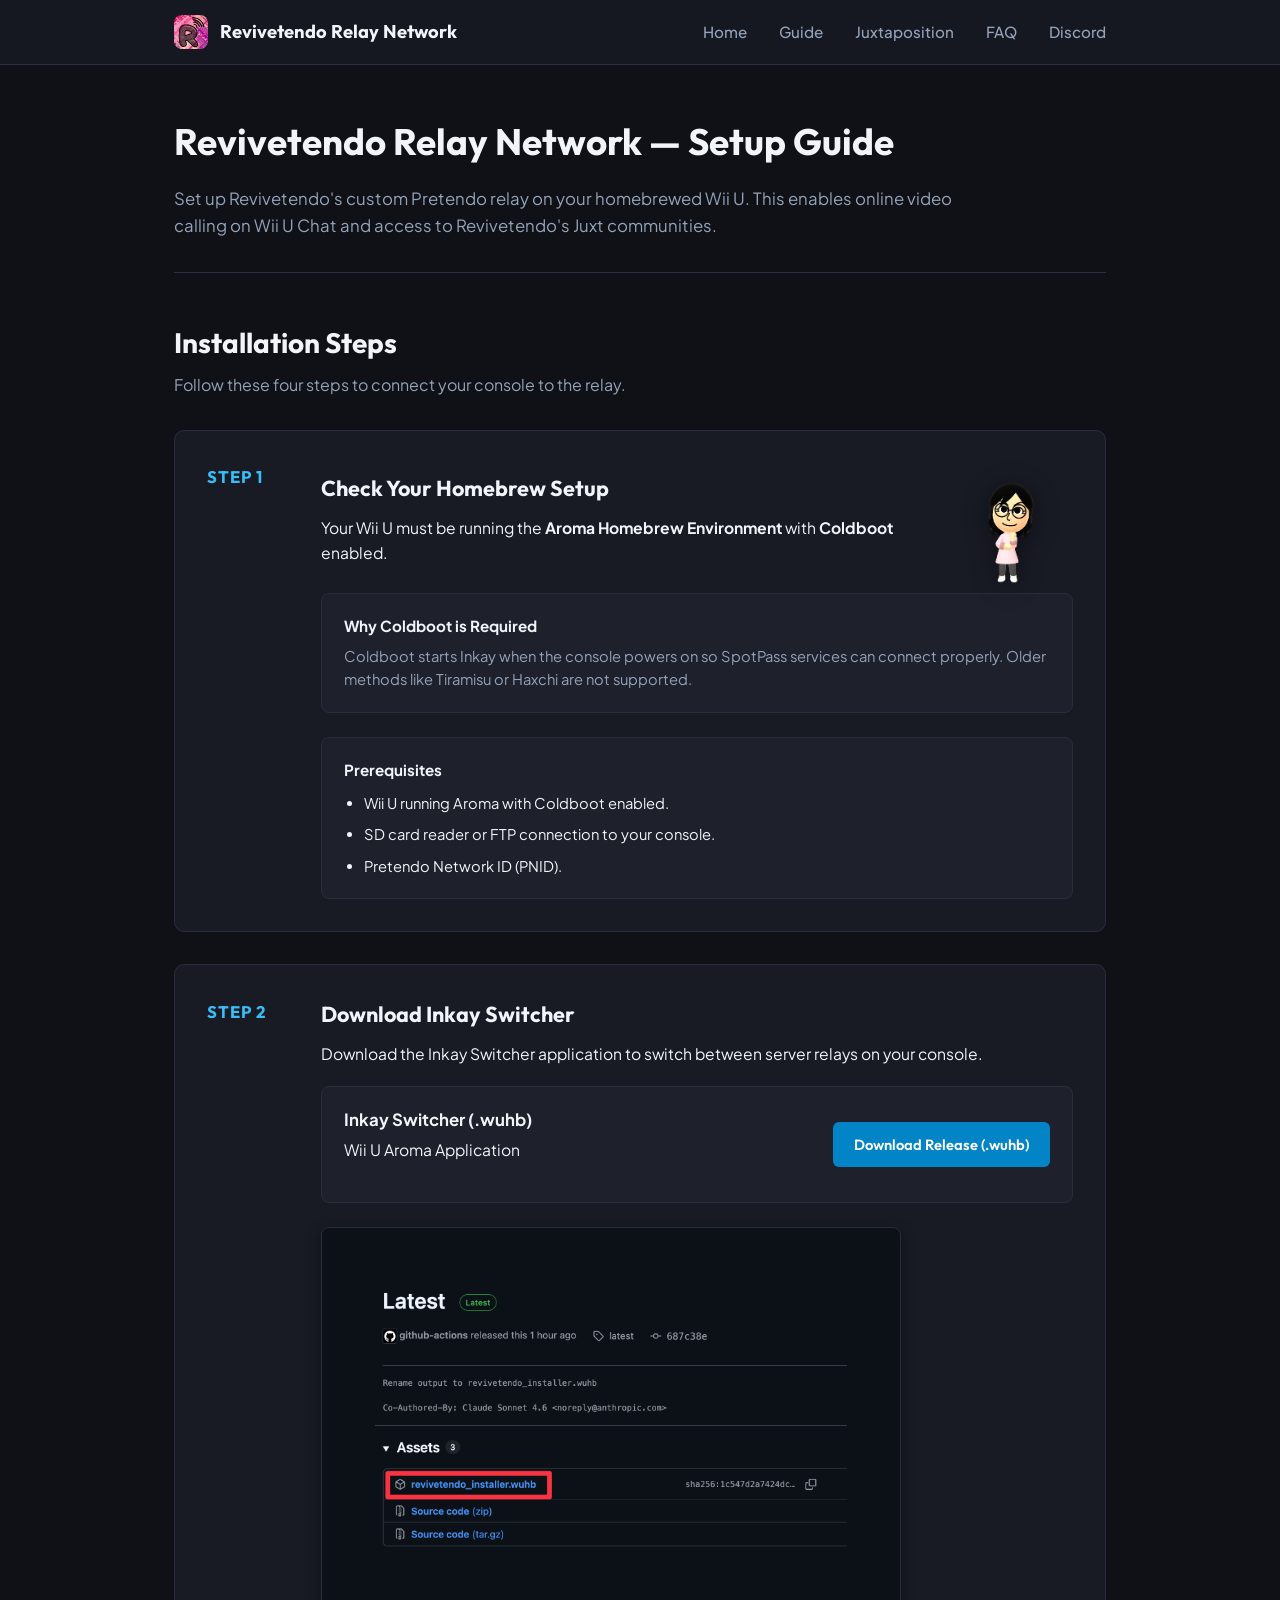
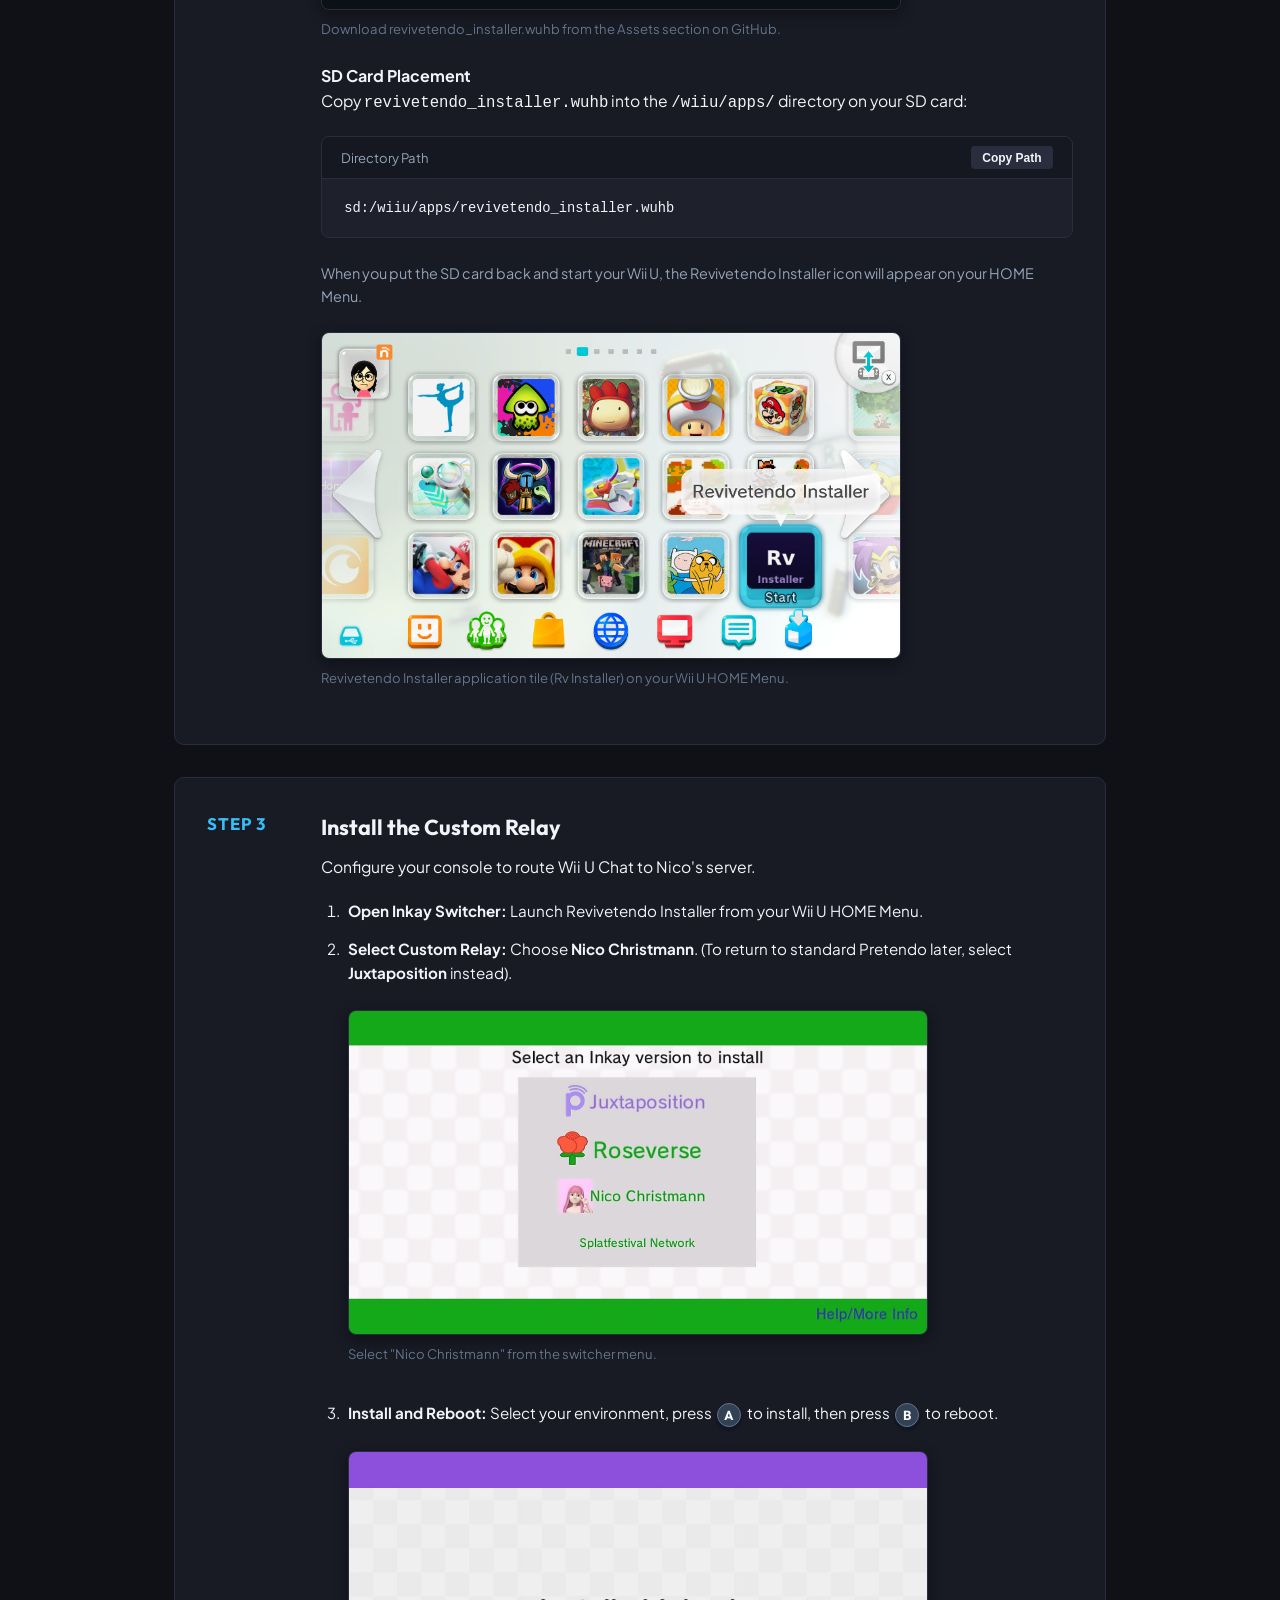
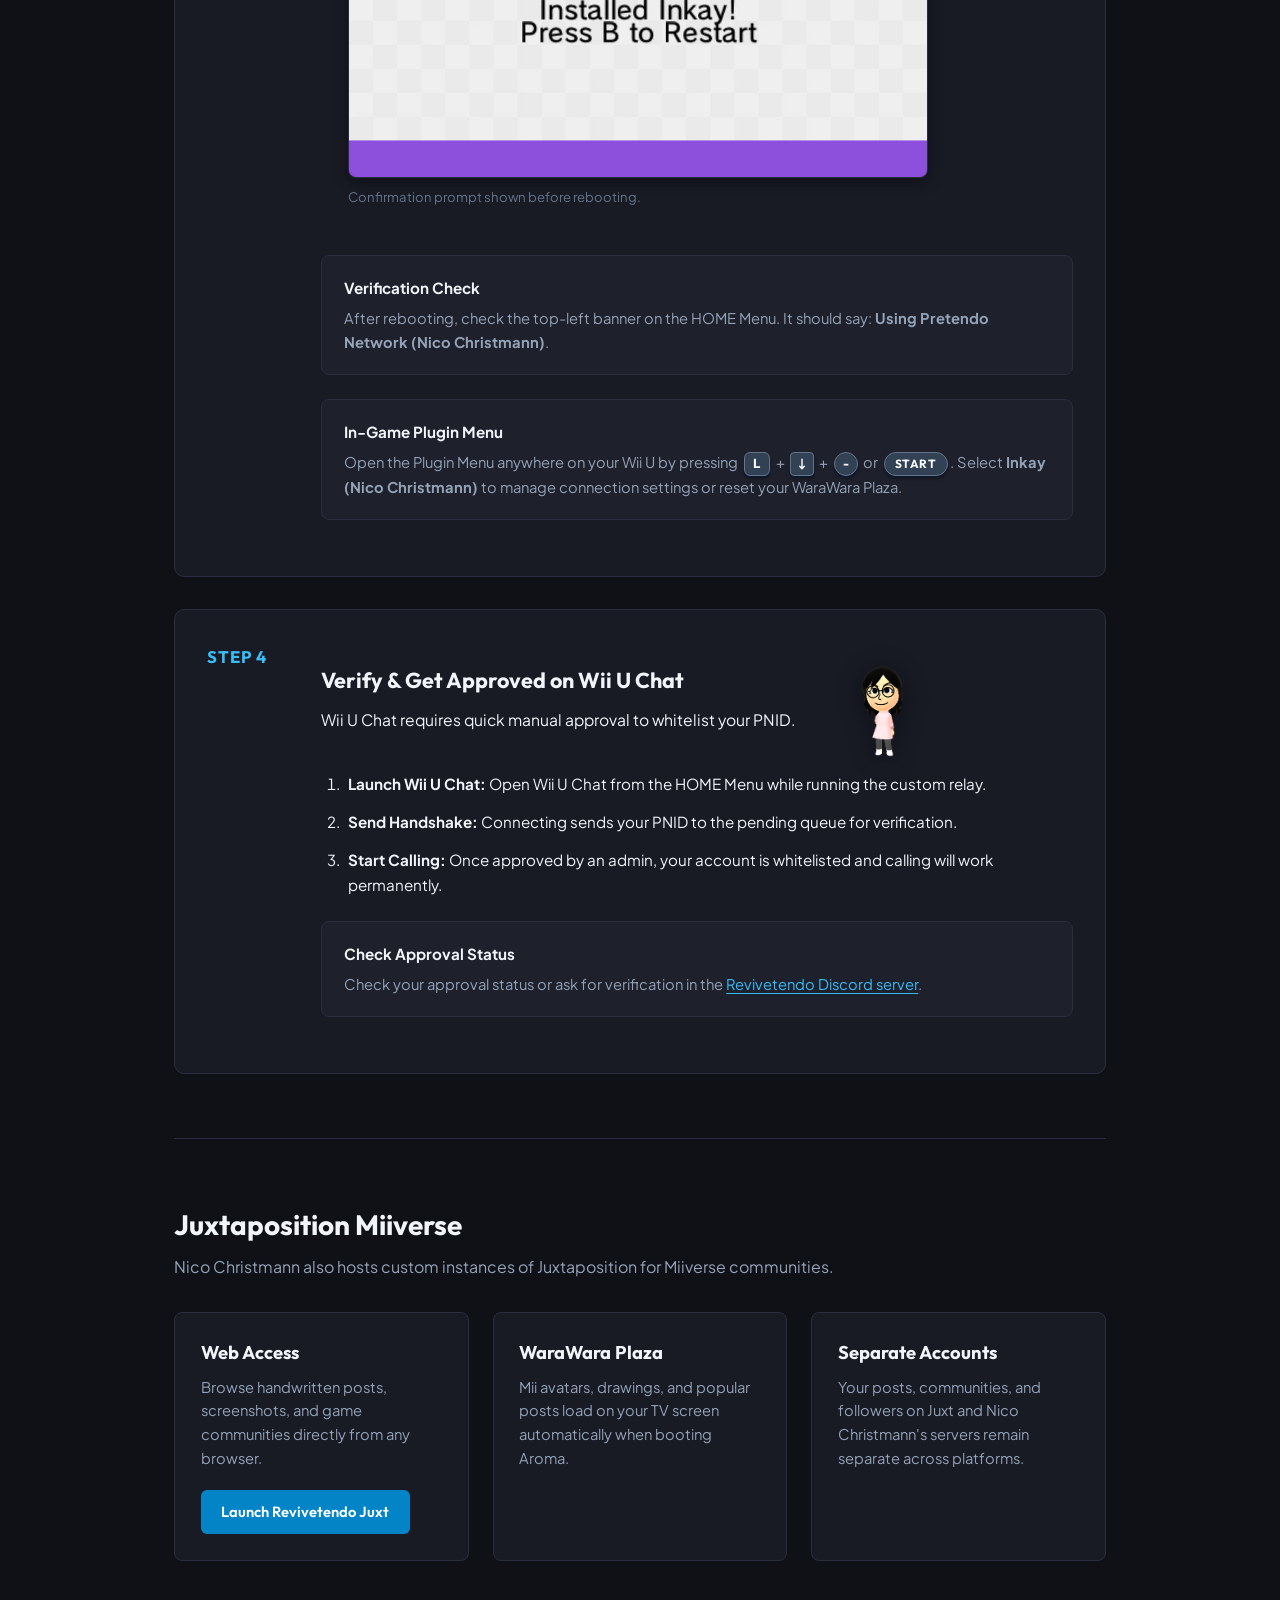
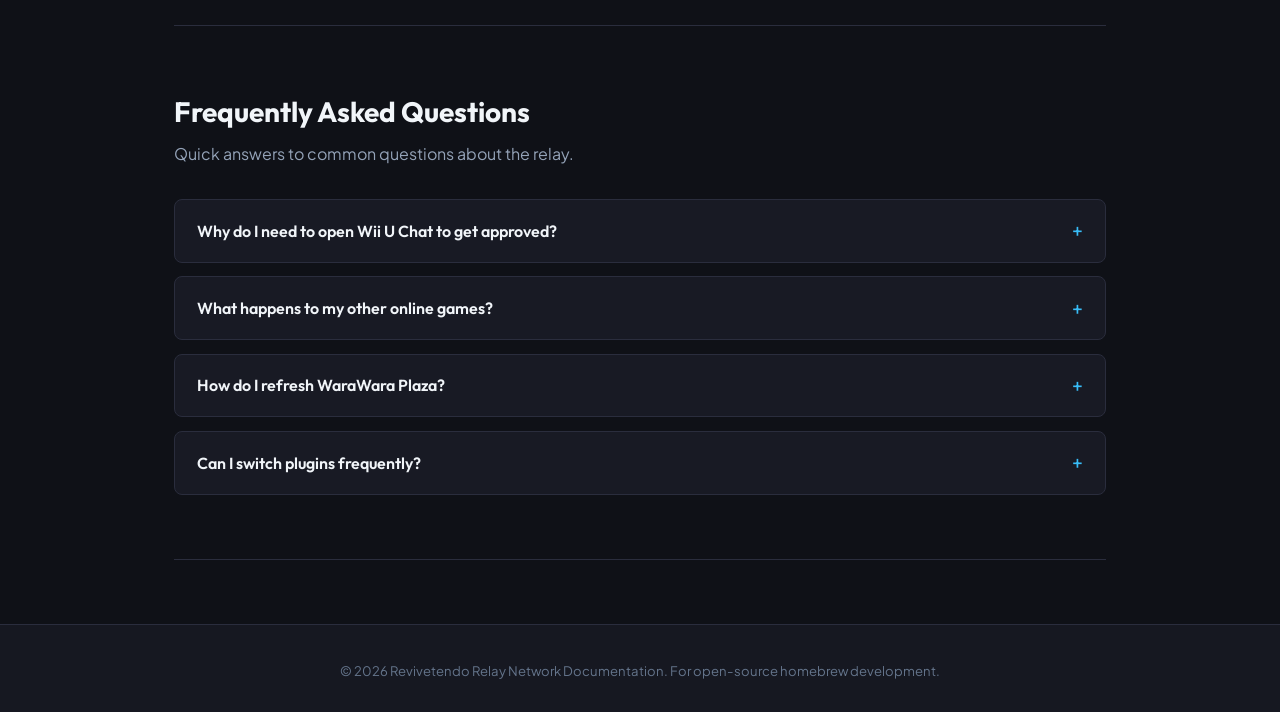
==== guide.html @ 45795bb3 "Add favicon, Mii character artwork, word drop animation, and reorder buttons" ====
<!DOCTYPE html>
<html lang="en">
<head>
  <meta charset="UTF-8">
  <meta name="viewport" content="width=device-width, initial-scale=1.0">
  <title>Revivetendo Relay Network — Setup Guide</title>
  <meta name="description" content="Simple, step-by-step setup guide for Revivetendo Relay Network Wii U Chat and Juxtaposition servers.">
  <link rel="icon" type="image/png" href="images/revivetendo_icon.png">
  <link rel="preconnect" href="https://fonts.googleapis.com">
  <link rel="preconnect" href="https://fonts.gstatic.com" crossorigin>
  <link href="https://fonts.googleapis.com/css2?family=Outfit:wght@400;500;600;700&family=Plus+Jakarta+Sans:wght@400;500;600;700&family=Fira+Code:wght@400;500&display=swap" rel="stylesheet">
  <link rel="stylesheet" href="style.css">
</head>
<body>
  <!-- Top Navigation -->
  <header class="navbar">
    <div class="nav-container">
      <a href="index.html" class="brand">
        <img src="images/revivetendo_icon.png" alt="Revivetendo Icon" class="brand-icon">
        <span class="brand-title">Revivetendo Relay Network</span>
      </a>

      <nav class="nav-links">
        <a href="index.html" class="nav-link">Home</a>
        <a href="guide.html" class="nav-link">Guide</a>
        <a href="#juxtaposition" class="nav-link">Juxtaposition</a>
        <a href="#faq" class="nav-link">FAQ</a>
        <a href="https://discord.gg/hbrHNpaX47" target="_blank" rel="noopener noreferrer" class="nav-link">Discord</a>
      </nav>
    </div>
  </header>

  <!-- Main Content -->
  <main class="main-content">
    <div class="container">
      <!-- Page Header -->
      <header class="page-header">
        <h1>Revivetendo Relay Network — Setup Guide</h1>
        <p class="page-description">
          Set up Revivetendo's custom Pretendo relay on your homebrewed Wii U. This enables online video calling on Wii U Chat and access to Revivetendo's Juxt communities.
        </p>
      </header>

      <!-- Step-by-Step Installation Guide -->
      <section class="guide-section" id="install-guide">
        <h2>Installation Steps</h2>
        <p class="section-lead">Follow these four steps to connect your console to the relay.</p>

        <div class="steps-list">
          <!-- Step 1 -->
          <article class="step-card">
            <div class="step-number">Step 1</div>
            <div class="step-content">
              <div class="mii-card-container">
                <div>
                  <h3>Check Your Homebrew Setup</h3>
                  <p>Your Wii U must be running the <strong>Aroma Homebrew Environment</strong> with <strong>Coldboot</strong> enabled.</p>
                </div>
                <img src="images/thinking_mii.png" alt="Thinking Mii" class="mii-side-img">
              </div>
              
              <div class="info-box">
                <h4>Why Coldboot is Required</h4>
                <p>Coldboot starts Inkay when the console powers on so SpotPass services can connect properly. Older methods like Tiramisu or Haxchi are not supported.</p>
              </div>

              <div class="requirements-list">
                <h4>Prerequisites</h4>
                <ul>
                  <li>Wii U running Aroma with Coldboot enabled.</li>
                  <li>SD card reader or FTP connection to your console.</li>
                  <li>Pretendo Network ID (PNID).</li>
                </ul>
              </div>
            </div>
          </article>

          <!-- Step 2 -->
          <article class="step-card">
            <div class="step-number">Step 2</div>
            <div class="step-content">
              <h3>Download Inkay Switcher</h3>
              <p>Download the Inkay Switcher application to switch between server relays on your console.</p>

              <div class="action-box">
                <div>
                  <h4>Inkay Switcher (.wuhb)</h4>
                  <p class="text-muted">Wii U Aroma Application</p>
                </div>
                <a href="https://github.com/Happynico7504/Inkay-Switcher/releases" target="_blank" rel="noopener noreferrer" class="btn btn-primary">
                  Download Release (.wuhb)
                </a>
              </div>

              <div class="guide-image-container">
                <img src="images/github_what_to_download.png" alt="GitHub release showing revivetendo_installer.wuhb asset to download" class="guide-image">
                <span class="image-caption">Download revivetendo_installer.wuhb from the Assets section on GitHub.</span>
              </div>

              <h4>SD Card Placement</h4>
              <p>Copy <code>revivetendo_installer.wuhb</code> into the <code>/wiiu/apps/</code> directory on your SD card:</p>
              
              <div class="code-block">
                <div class="code-header">
                  <span>Directory Path</span>
                  <button class="btn-copy" onclick="copyText('sd:/wiiu/apps/revivetendo_installer.wuhb', this)">Copy Path</button>
                </div>
                <pre><code>sd:/wiiu/apps/revivetendo_installer.wuhb</code></pre>
              </div>

              <p class="step-note">When you put the SD card back and start your Wii U, the Revivetendo Installer icon will appear on your HOME Menu.</p>

              <div class="guide-image-container">
                <img src="images/revivetendo_installer_on_home_menu.jpg" alt="Revivetendo Installer on Wii U HOME Menu" class="guide-image">
                <span class="image-caption">Revivetendo Installer application tile (Rv Installer) on your Wii U HOME Menu.</span>
              </div>
            </div>
          </article>

          <!-- Step 3 -->
          <article class="step-card">
            <div class="step-number">Step 3</div>
            <div class="step-content">
              <h3>Install the Custom Relay</h3>
              <p>Configure your console to route Wii U Chat to Nico's server.</p>

              <ol class="ordered-instructions">
                <li>
                  <strong>Open Inkay Switcher:</strong> Launch Revivetendo Installer from your Wii U HOME Menu.
                </li>
                <li>
                  <strong>Select Custom Relay:</strong> Choose <strong>Nico Christmann</strong>. (To return to standard Pretendo later, select <strong>Juxtaposition</strong> instead).
                  <div class="guide-image-container">
                    <img src="images/revivetendo_wuhb_ui.png" alt="Selecting Nico Christmann inside Inkay Switcher" class="guide-image">
                    <span class="image-caption">Select "Nico Christmann" from the switcher menu.</span>
                  </div>
                </li>
                <li>
                  <strong>Install and Reboot:</strong> Select your environment, press <span class="controller-btn btn-round" title="Button A">A</span> to install, then press <span class="controller-btn btn-round" title="Button B">B</span> to reboot.
                  <div class="guide-image-container">
                    <img src="images/installed_inkay_press_b_to_restart.jpg" alt="Installed Inkay Press B to Restart" class="guide-image">
                    <span class="image-caption">Confirmation prompt shown before rebooting.</span>
                  </div>
                </li>
              </ol>

              <div class="info-box">
                <h4>Verification Check</h4>
                <p>After rebooting, check the top-left banner on the HOME Menu. It should say: <strong>Using Pretendo Network (Nico Christmann)</strong>.</p>
              </div>

              <div class="info-box">
                <h4>In-Game Plugin Menu</h4>
                <p>
                  Open the Plugin Menu anywhere on your Wii U by pressing 
                  <span class="controller-btn btn-shoulder" title="L Button">L</span> + 
                  <span class="controller-btn btn-dpad" title="D-Pad Down">
                    <svg viewBox="0 0 24 24" width="14" height="14"><path d="M12 4v16m0 0l-4-4m4 4l4-4" stroke="currentColor" stroke-width="2.5" stroke-linecap="round" stroke-linejoin="round" fill="none"/></svg>
                  </span> + 
                  <span class="controller-btn btn-round" title="Minus Button">-</span> 
                  or 
                  <span class="controller-btn btn-pill" title="START Button">START</span>. 
                  Select <strong>Inkay (Nico Christmann)</strong> to manage connection settings or reset your WaraWara Plaza.
                </p>
              </div>
            </div>
          </article>

          <!-- Step 4 -->
          <article class="step-card">
            <div class="step-number">Step 4</div>
            <div class="step-content">
              <div class="mii-card-container">
                <div>
                  <h3>Verify & Get Approved on Wii U Chat</h3>
                  <p>Wii U Chat requires quick manual approval to whitelist your PNID.</p>
                </div>
                <img src="images/one_hand_on_the_back_mii.png" alt="Greeting Mii" class="mii-side-img">
              </div>

              <ol class="ordered-instructions">
                <li>
                  <strong>Launch Wii U Chat:</strong> Open Wii U Chat from the HOME Menu while running the custom relay.
                </li>
                <li>
                  <strong>Send Handshake:</strong> Connecting sends your PNID to the pending queue for verification.
                </li>
                <li>
                  <strong>Start Calling:</strong> Once approved by an admin, your account is whitelisted and calling will work permanently.
                </li>
              </ol>

              <div class="info-box">
                <h4>Check Approval Status</h4>
                <p>Check your approval status or ask for verification in the <a href="https://discord.gg/hbrHNpaX47" target="_blank" rel="noopener noreferrer">Revivetendo Discord server</a>.</p>
              </div>
            </div>
          </article>
        </div>
      </section>

      <!-- Juxtaposition Showcase Section -->
      <section class="content-section" id="juxtaposition">
        <h2>Juxtaposition Miiverse</h2>
        <p class="section-lead">Nico Christmann also hosts custom instances of Juxtaposition for Miiverse communities.</p>

        <div class="feature-grid">
          <div class="feature-card">
            <h3>Web Access</h3>
            <p>Browse handwritten posts, screenshots, and game communities directly from any browser.</p>
            <div style="margin-top: 1.25rem;">
              <a href="https://olv-web.nicochristmann.net/" target="_blank" rel="noopener noreferrer" class="btn btn-primary">Launch Revivetendo Juxt</a>
            </div>
          </div>

          <div class="feature-card">
            <h3>WaraWara Plaza</h3>
            <p>Mii avatars, drawings, and popular posts load on your TV screen automatically when booting Aroma.</p>
          </div>

          <div class="feature-card">
            <h3>Separate Accounts</h3>
            <p>Your posts, communities, and followers on Juxt and Nico Christmann's servers remain separate across platforms.</p>
          </div>
        </div>
      </section>

      <!-- FAQ Section -->
      <section class="content-section" id="faq">
        <h2>Frequently Asked Questions</h2>
        <p class="section-lead">Quick answers to common questions about the relay.</p>

        <div class="faq-list">
          <div class="faq-item">
            <button class="faq-question" onclick="toggleFaq(this)">
              <span>Why do I need to open Wii U Chat to get approved?</span>
              <span class="faq-indicator">+</span>
            </button>
            <div class="faq-answer">
              <p>Opening Wii U Chat sends your PNID to the server. This adds your ID to the pending list so an admin can approve your account.</p>
            </div>
          </div>

          <div class="faq-item">
            <button class="faq-question" onclick="toggleFaq(this)">
              <span>What happens to my other online games?</span>
              <span class="faq-indicator">+</span>
            </button>
            <div class="faq-answer">
              <p>Games that aren't relayed pass directly through to official Pretendo (pretendo.network). You don't need to switch plugins to play normal Pretendo games.</p>
            </div>
          </div>

          <div class="faq-item">
            <button class="faq-question" onclick="toggleFaq(this)">
              <span>How do I refresh WaraWara Plaza?</span>
              <span class="faq-indicator">+</span>
            </button>
            <div class="faq-answer">
              <p>
                Open the Plugin Menu (<span class="controller-btn btn-shoulder">L</span> + <span class="controller-btn btn-dpad"><svg viewBox="0 0 24 24" width="12" height="12"><path d="M12 4v16m0 0l-4-4m4 4l4-4" stroke="currentColor" stroke-width="2.5" stroke-linecap="round" stroke-linejoin="round" fill="none"/></svg></span> + <span class="controller-btn btn-round">-</span> or <span class="controller-btn btn-pill">START</span>), select <strong>Inkay (Nico Christmann)</strong>, and choose <strong>Reset WaraWara Plaza</strong>.
              </p>
            </div>
          </div>

          <div class="faq-item">
            <button class="faq-question" onclick="toggleFaq(this)">
              <span>Can I switch plugins frequently?</span>
              <span class="faq-indicator">+</span>
            </button>
            <div class="faq-answer">
              <p>Yes. However, downloading official Pretendo from GitHub too often in a short time can trigger a temporary GitHub rate limit. Downloading Nico's custom build does not have rate limits.</p>
            </div>
          </div>
        </div>
      </section>
    </div>
  </main>

  <!-- Footer -->
  <footer class="footer">
    <div class="container footer-content">
      <p>&copy; 2026 Revivetendo Relay Network Documentation. For open-source homebrew development.</p>
    </div>
  </footer>

  <script src="app.js"></script>
</body>
</html>
---- style.css ----
/* ==========================================================================
   Revivetendo Relay Network — Clean Solid CSS Design System
   ========================================================================== */

:root {
  /* Solid Color Palette - No Gradients or Glows */
  --bg-primary: #0f1117;
  --bg-secondary: #161821;
  --bg-tertiary: #1e202b;
  --bg-card: #181a24;
  --border-color: #2a2d3d;
  --border-hover: #3d4259;

  --text-main: #f1f5f9;
  --text-muted: #94a3b8;
  --text-dim: #64748b;

  --accent-cyan: #0284c7;
  --accent-cyan-hover: #0369a1;
  --accent-light: #38bdf8;
  --accent-purple: #7c3aed;
  --accent-green: #059669;

  /* Clean Typography */
  --font-main: 'Outfit', -apple-system, BlinkMacSystemFont, sans-serif;
  --font-body: 'Plus Jakarta Sans', -apple-system, BlinkMacSystemFont, sans-serif;
  --font-mono: 'Fira Code', monospace;
}

* {
  box-sizing: border-box;
  margin: 0;
  padding: 0;
}

html {
  scroll-behavior: smooth;
  font-family: var(--font-body);
  background-color: var(--bg-primary);
  color: var(--text-main);
}

body {
  line-height: 1.6;
}

.container {
  max-width: 980px;
  margin: 0 auto;
  padding: 0 1.5rem;
}

/* Links - High Contrast Bright Cyan */
a {
  color: var(--accent-light);
  text-decoration: underline;
  text-underline-offset: 3px;
  transition: color 0.15s ease;
}

a:hover {
  color: #7dd3fc;
}

/* Navigation */
.navbar {
  position: sticky;
  top: 0;
  z-index: 100;
  background-color: var(--bg-secondary);
  border-bottom: 1px solid var(--border-color);
}

.nav-container {
  display: flex;
  align-items: center;
  justify-content: space-between;
  height: 64px;
  max-width: 980px;
  margin: 0 auto;
  padding: 0 1.5rem;
}

.brand {
  display: flex;
  align-items: center;
  gap: 0.75rem;
  text-decoration: none !important;
}

.brand-icon {
  width: 34px;
  height: 34px;
  border-radius: 8px;
  object-fit: contain;
}

.brand-title {
  font-family: var(--font-main);
  font-weight: 700;
  font-size: 1.15rem;
  color: var(--text-main);
}

.nav-links {
  display: flex;
  gap: 2rem;
}

.nav-link {
  color: var(--text-muted);
  text-decoration: none !important;
  font-size: 0.95rem;
  font-weight: 500;
  transition: color 0.15s ease;
}

.nav-link:hover {
  color: var(--text-main);
}

/* Page Header */
.page-header {
  padding: 3rem 0 2rem;
  border-bottom: 1px solid var(--border-color);
  margin-bottom: 3rem;
}

.page-header h1 {
  font-family: var(--font-main);
  font-size: 2.3rem;
  font-weight: 700;
  color: var(--text-main);
  margin-bottom: 0.8rem;
}

.page-description {
  font-size: 1.05rem;
  color: var(--text-muted);
  max-width: 780px;
  line-height: 1.65;
}

/* Section Shared Styles */
.guide-section,
.content-section {
  margin-bottom: 4rem;
  padding-bottom: 4rem;
  border-bottom: 1px solid var(--border-color);
}

.guide-section h2,
.content-section h2 {
  font-family: var(--font-main);
  font-size: 1.75rem;
  font-weight: 700;
  color: var(--text-main);
  margin-bottom: 0.4rem;
}

.section-lead {
  font-size: 1rem;
  color: var(--text-muted);
  margin-bottom: 2rem;
}

/* Step Cards */
.steps-list {
  display: flex;
  flex-direction: column;
  gap: 2rem;
}

.step-card {
  display: grid;
  grid-template-columns: 85px 1fr;
  gap: 1.8rem;
  background-color: var(--bg-card);
  border: 1px solid var(--border-color);
  border-radius: 10px;
  padding: 2rem;
  position: relative;
  overflow: hidden;
}

.step-number {
  font-family: var(--font-main);
  font-size: 1.05rem;
  font-weight: 700;
  color: var(--accent-light);
  text-transform: uppercase;
  letter-spacing: 0.05em;
  padding-top: 0.1rem;
}

.step-content h3 {
  font-family: var(--font-main);
  font-size: 1.35rem;
  font-weight: 700;
  color: var(--text-main);
  margin-bottom: 0.6rem;
}

.step-content p {
  color: var(--text-main);
  font-size: 0.98rem;
  margin-bottom: 1.25rem;
}

.step-note {
  font-size: 0.9rem !important;
  color: var(--text-muted) !important;
  margin-top: 1rem;
  margin-bottom: 0 !important;
}

/* Guide Reference Images - Natural Aspect Ratio, No Black Areas */
.guide-image-container {
  margin: 1.5rem 0;
  width: 100%;
}

.guide-image {
  width: 100%;
  max-width: 580px;
  height: auto;
  display: block;
  border: 1px solid var(--border-color);
  border-radius: 8px;
  box-shadow: 0 4px 14px rgba(0, 0, 0, 0.35);
}

.image-caption {
  font-size: 0.82rem;
  color: var(--text-dim);
  margin-top: 0.5rem;
  display: block;
}

/* Clean Boxes inside steps */
.info-box {
  background-color: var(--bg-tertiary);
  border: 1px solid var(--border-color);
  border-radius: 8px;
  padding: 1.25rem 1.4rem;
  margin-bottom: 1.5rem;
}

.info-box h4 {
  font-size: 0.95rem;
  font-weight: 700;
  color: var(--text-main);
  margin-bottom: 0.4rem;
}

.info-box p {
  font-size: 0.92rem !important;
  color: var(--text-muted) !important;
  margin: 0 !important;
}

.requirements-list {
  background-color: var(--bg-tertiary);
  border: 1px solid var(--border-color);
  border-radius: 8px;
  padding: 1.25rem 1.4rem;
}

.requirements-list h4 {
  font-size: 0.95rem;
  font-weight: 700;
  color: var(--text-main);
  margin-bottom: 0.6rem;
}

.requirements-list ul {
  list-style-type: disc;
  margin-left: 1.25rem;
  display: flex;
  flex-direction: column;
  gap: 0.5rem;
}

.requirements-list li {
  font-size: 0.92rem;
  color: var(--text-main);
}

/* Action Box */
.action-box {
  background-color: var(--bg-tertiary);
  border: 1px solid var(--border-color);
  border-radius: 8px;
  padding: 1.25rem 1.4rem;
  display: flex;
  align-items: center;
  justify-content: space-between;
  gap: 1.5rem;
  margin-bottom: 1.5rem;
  flex-wrap: wrap;
}

.action-box h4 {
  font-size: 1.05rem;
  color: var(--text-main);
  font-weight: 700;
  margin-bottom: 0.15rem;
}

.text-muted {
  color: var(--text-muted);
  font-size: 0.85rem;
}

/* Buttons - Pure White Text on Cyan Background */
.btn,
a.btn,
.feature-card a.btn,
.action-box a.btn {
  display: inline-block;
  padding: 0.65rem 1.3rem;
  border-radius: 6px;
  font-family: var(--font-main);
  font-weight: 600;
  font-size: 0.92rem;
  text-decoration: none !important;
  border: none;
  cursor: pointer;
  background-color: var(--accent-cyan);
  color: #ffffff !important;
  transition: background-color 0.15s ease, border-color 0.15s ease;
}

.btn:hover,
a.btn:hover,
.feature-card a.btn:hover,
.action-box a.btn:hover {
  background-color: var(--accent-cyan-hover);
  color: #ffffff !important;
}

.btn-secondary,
a.btn-secondary {
  background-color: var(--bg-tertiary) !important;
  border: 1px solid var(--border-color) !important;
  color: var(--text-main) !important;
}

.btn-secondary:hover,
a.btn-secondary:hover {
  background-color: #262938 !important;
  border-color: var(--border-hover) !important;
  color: #ffffff !important;
}

.btn-discord,
a.btn-discord {
  background-color: #5865f2 !important;
  color: #ffffff !important;
}

.btn-discord:hover,
a.btn-discord:hover {
  background-color: #4752c4 !important;
  color: #ffffff !important;
}

/* Landing Page Hero Section */
.hero-section {
  padding: 5rem 0 4rem;
  border-bottom: 1px solid var(--border-color);
  margin-bottom: 4rem;
  text-align: center;
}

.hero-icon {
  width: 90px;
  height: 90px;
  border-radius: 22px;
  margin: 0 auto 1.5rem;
  display: block;
  box-shadow: 0 8px 24px rgba(0, 0, 0, 0.4);
}

/* Animation: Drop in one by one from top WITHOUT fade (opacity stays 100%) */
@keyframes dropFromTop {
  0% {
    transform: translateY(-45px);
    visibility: hidden;
  }
  1% {
    visibility: visible;
  }
  100% {
    transform: translateY(0);
    visibility: visible;
  }
}

.animated-title {
  display: inline-flex;
  gap: 0.3em;
  flex-wrap: wrap;
  justify-content: center;
  font-family: var(--font-main);
  font-size: 3.2rem;
  font-weight: 700;
  color: var(--text-main);
  margin-bottom: 1.1rem;
  letter-spacing: -0.02em;
}

.animated-title .word {
  display: inline-block;
  visibility: hidden;
  animation: dropFromTop 0.32s cubic-bezier(0.2, 0.85, 0.35, 1.1) forwards;
  animation-delay: calc(var(--animation-order) * 0.25s);
}

.hero-description {
  font-size: 1.2rem;
  color: var(--text-muted);
  max-width: 680px;
  margin: 0 auto 2.5rem;
  line-height: 1.65;
}

.hero-buttons {
  display: flex;
  gap: 1.25rem;
  justify-content: center;
  flex-wrap: wrap;
}

/* Mii Characters Placed Around Webpage */
.mii-hero-container {
  display: flex;
  align-items: center;
  justify-content: center;
  gap: 2rem;
  margin-top: 2.5rem;
}

.mii-hero-img {
  max-height: 140px;
  width: auto;
  filter: drop-shadow(0 6px 16px rgba(0, 0, 0, 0.4));
}

.mii-card-container {
  display: flex;
  align-items: center;
  gap: 1.5rem;
}

.mii-side-img {
  max-width: 130px;
  height: auto;
  filter: drop-shadow(0 4px 12px rgba(0, 0, 0, 0.35));
}

.mii-card-right {
  position: absolute;
  right: 2rem;
  bottom: 1.5rem;
  max-height: 110px;
  width: auto;
  filter: drop-shadow(0 4px 12px rgba(0, 0, 0, 0.35));
  pointer-events: none;
}

@media (max-width: 768px) {
  .mii-card-right {
    position: static;
    margin-top: 1rem;
    max-height: 100px;
  }
}

/* Quick Start Banner */
.quick-start-banner {
  background-color: var(--bg-card);
  border: 1px solid var(--border-color);
  border-radius: 12px;
  padding: 3rem 2rem;
  text-align: center;
  margin-bottom: 4rem;
  position: relative;
  overflow: hidden;
}

.quick-start-banner h2 {
  font-family: var(--font-main);
  font-size: 1.8rem;
  font-weight: 700;
  color: var(--text-main);
  margin-bottom: 0.75rem;
}

.quick-start-banner p {
  color: var(--text-muted);
  font-size: 1.05rem;
  margin-bottom: 1.75rem;
  max-width: 580px;
  margin-left: auto;
  margin-right: auto;
}

/* Code block / Directory tree */
.code-block {
  background-color: var(--bg-tertiary);
  border: 1px solid var(--border-color);
  border-radius: 8px;
  overflow: hidden;
  margin-bottom: 1.5rem;
}

.code-header {
  background-color: var(--bg-secondary);
  padding: 0.55rem 1.2rem;
  display: flex;
  justify-content: space-between;
  align-items: center;
  font-size: 0.82rem;
  color: var(--text-muted);
  border-bottom: 1px solid var(--border-color);
}

.btn-copy {
  background-color: var(--border-color);
  border: none;
  color: var(--text-main);
  padding: 0.28rem 0.7rem;
  border-radius: 4px;
  font-size: 0.75rem;
  font-weight: 600;
  cursor: pointer;
}

.btn-copy:hover {
  background-color: var(--border-hover);
}

.code-block pre {
  padding: 1.1rem 1.4rem;
  font-family: var(--font-mono);
  font-size: 0.86rem;
  line-height: 1.5;
  color: var(--text-main);
  overflow-x: auto;
}

/* Ordered instructions */
.ordered-instructions {
  margin-left: 1.4rem;
  display: flex;
  flex-direction: column;
  gap: 0.85rem;
  margin-bottom: 1.5rem;
}

.ordered-instructions li {
  font-size: 0.95rem;
  color: var(--text-main);
  padding-left: 0.3rem;
}

/* Controller Physical Button Tokens */
.controller-btn {
  display: inline-flex;
  align-items: center;
  justify-content: center;
  font-family: var(--font-main);
  font-weight: 700;
  color: #f8fafc;
  background-color: #334155;
  border: 1px solid #64748b;
  box-shadow: 0 2px 0 #0f172a, 0 3px 3px rgba(0, 0, 0, 0.3);
  user-select: none;
  vertical-align: middle;
  line-height: 1;
  margin: 0 0.15rem;
}

.controller-btn.btn-round {
  width: 24px;
  height: 24px;
  border-radius: 50%;
  font-size: 0.82rem;
}

.controller-btn.btn-shoulder {
  padding: 0 0.55rem;
  height: 24px;
  border-radius: 6px;
  font-size: 0.82rem;
}

.controller-btn.btn-pill {
  padding: 0 0.65rem;
  height: 24px;
  border-radius: 12px;
  font-size: 0.74rem;
  letter-spacing: 0.04em;
}

.controller-btn.btn-dpad {
  width: 24px;
  height: 24px;
  border-radius: 4px;
  padding: 2px;
}

.controller-btn svg {
  display: block;
}

/* Feature Grid */
.feature-grid {
  display: grid;
  grid-template-columns: repeat(auto-fit, minmax(280px, 1fr));
  gap: 1.5rem;
}

.feature-card {
  background-color: var(--bg-card);
  border: 1px solid var(--border-color);
  border-radius: 8px;
  padding: 1.6rem;
}

.feature-card h3 {
  font-family: var(--font-main);
  font-size: 1.15rem;
  font-weight: 700;
  color: var(--text-main);
  margin-bottom: 0.5rem;
}

.feature-card p {
  color: var(--text-muted);
  font-size: 0.92rem;
  line-height: 1.6;
}

.feature-card a {
  color: var(--accent-light);
}

.feature-card a:hover {
  text-decoration: underline;
}

/* FAQ List */
.faq-list {
  display: flex;
  flex-direction: column;
  gap: 0.85rem;
}

.faq-item {
  background-color: var(--bg-card);
  border: 1px solid var(--border-color);
  border-radius: 8px;
  overflow: hidden;
}

.faq-question {
  width: 100%;
  background-color: transparent;
  border: none;
  padding: 1.15rem 1.4rem;
  display: flex;
  justify-content: space-between;
  align-items: center;
  text-align: left;
  font-family: var(--font-main);
  font-size: 1rem;
  font-weight: 600;
  color: var(--text-main);
  cursor: pointer;
}

.faq-indicator {
  font-size: 1.25rem;
  font-weight: 400;
  color: var(--accent-light);
}

.faq-answer {
  max-height: 0;
  overflow: hidden;
  transition: max-height 0.25s ease;
}

.faq-answer p {
  padding: 0 1.4rem 1.3rem;
  color: var(--text-muted);
  font-size: 0.92rem;
  line-height: 1.65;
}

/* Footer */
.footer {
  padding: 2.2rem 0;
  background-color: var(--bg-secondary);
  border-top: 1px solid var(--border-color);
}

.footer-content {
  text-align: center;
  color: var(--text-dim);
  font-size: 0.82rem;
}

/* Responsive */
@media (max-width: 768px) {
  .step-card {
    grid-template-columns: 1fr;
    gap: 0.6rem;
  }

  .step-number {
    padding-top: 0;
  }

  .nav-links {
    display: none;
  }

  .page-header h1,
  .hero-section h1,
  .animated-title {
    font-size: 2.2rem;
  }
}
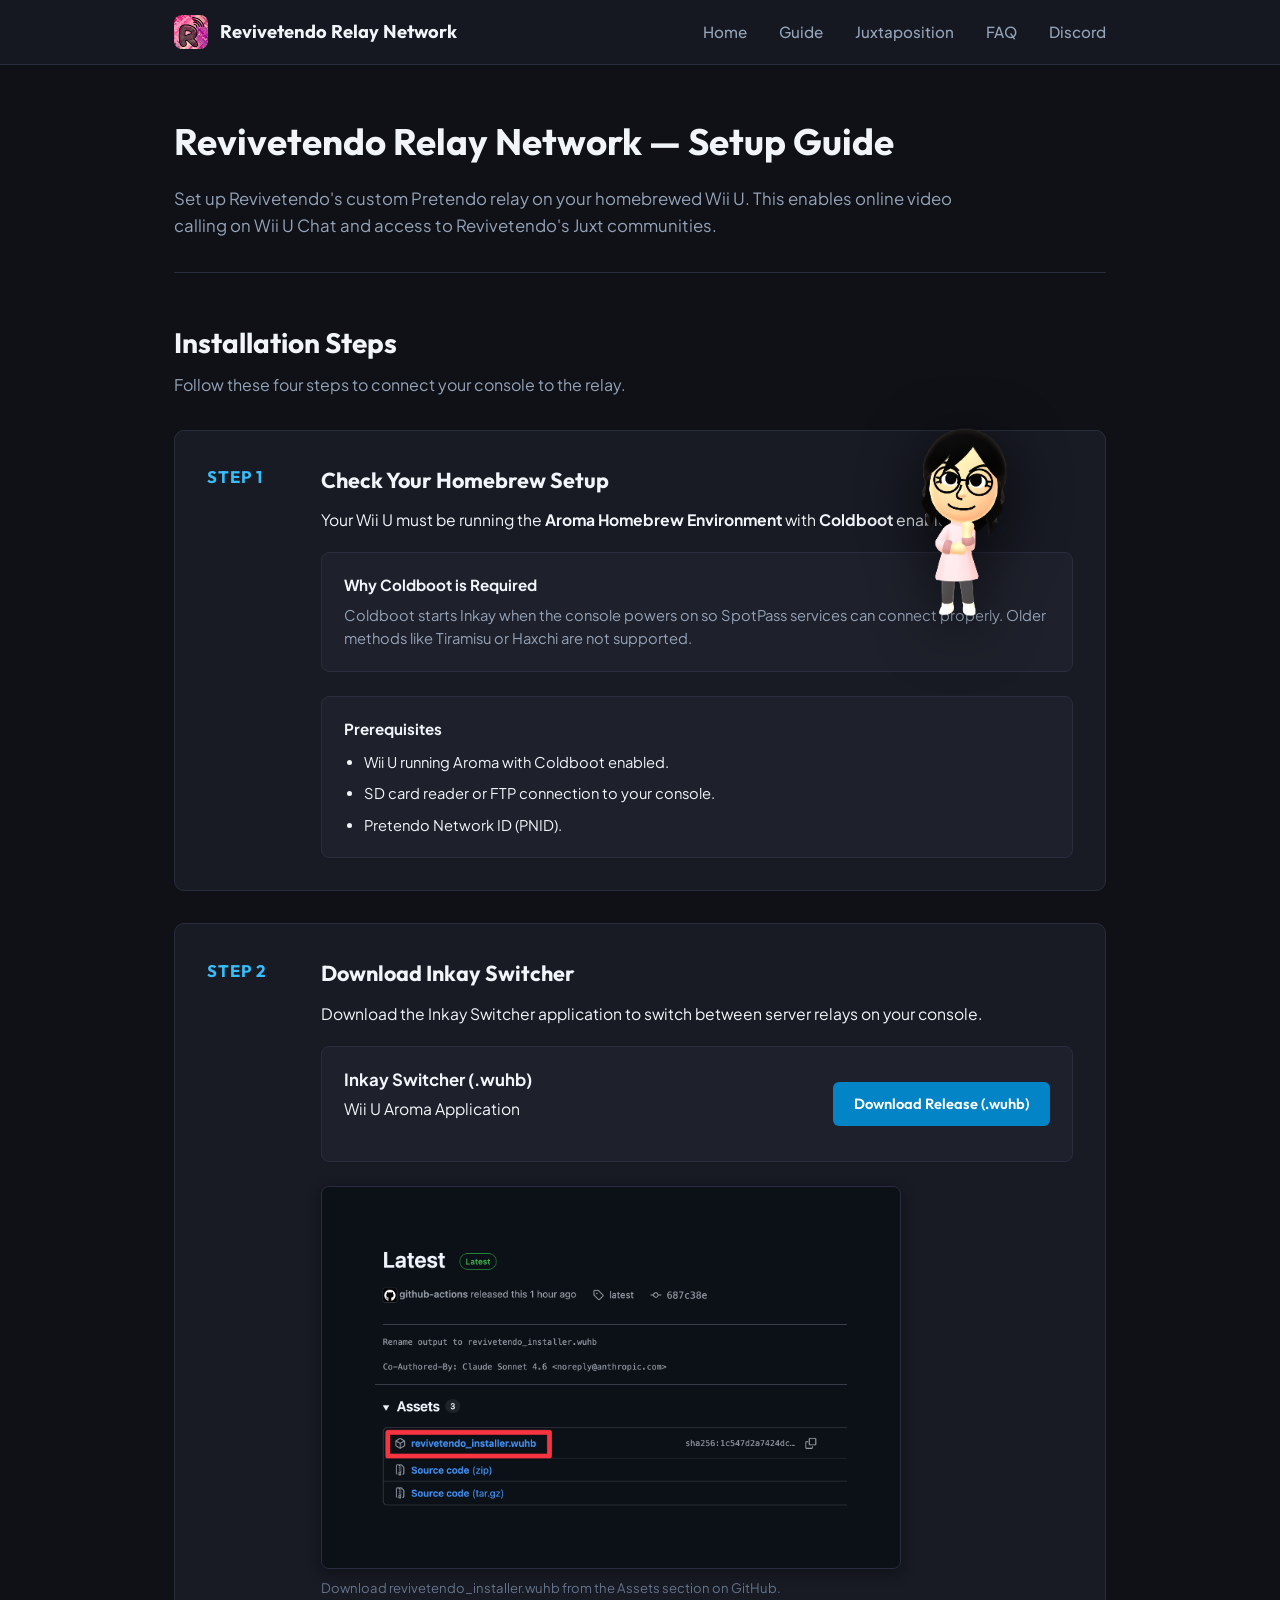
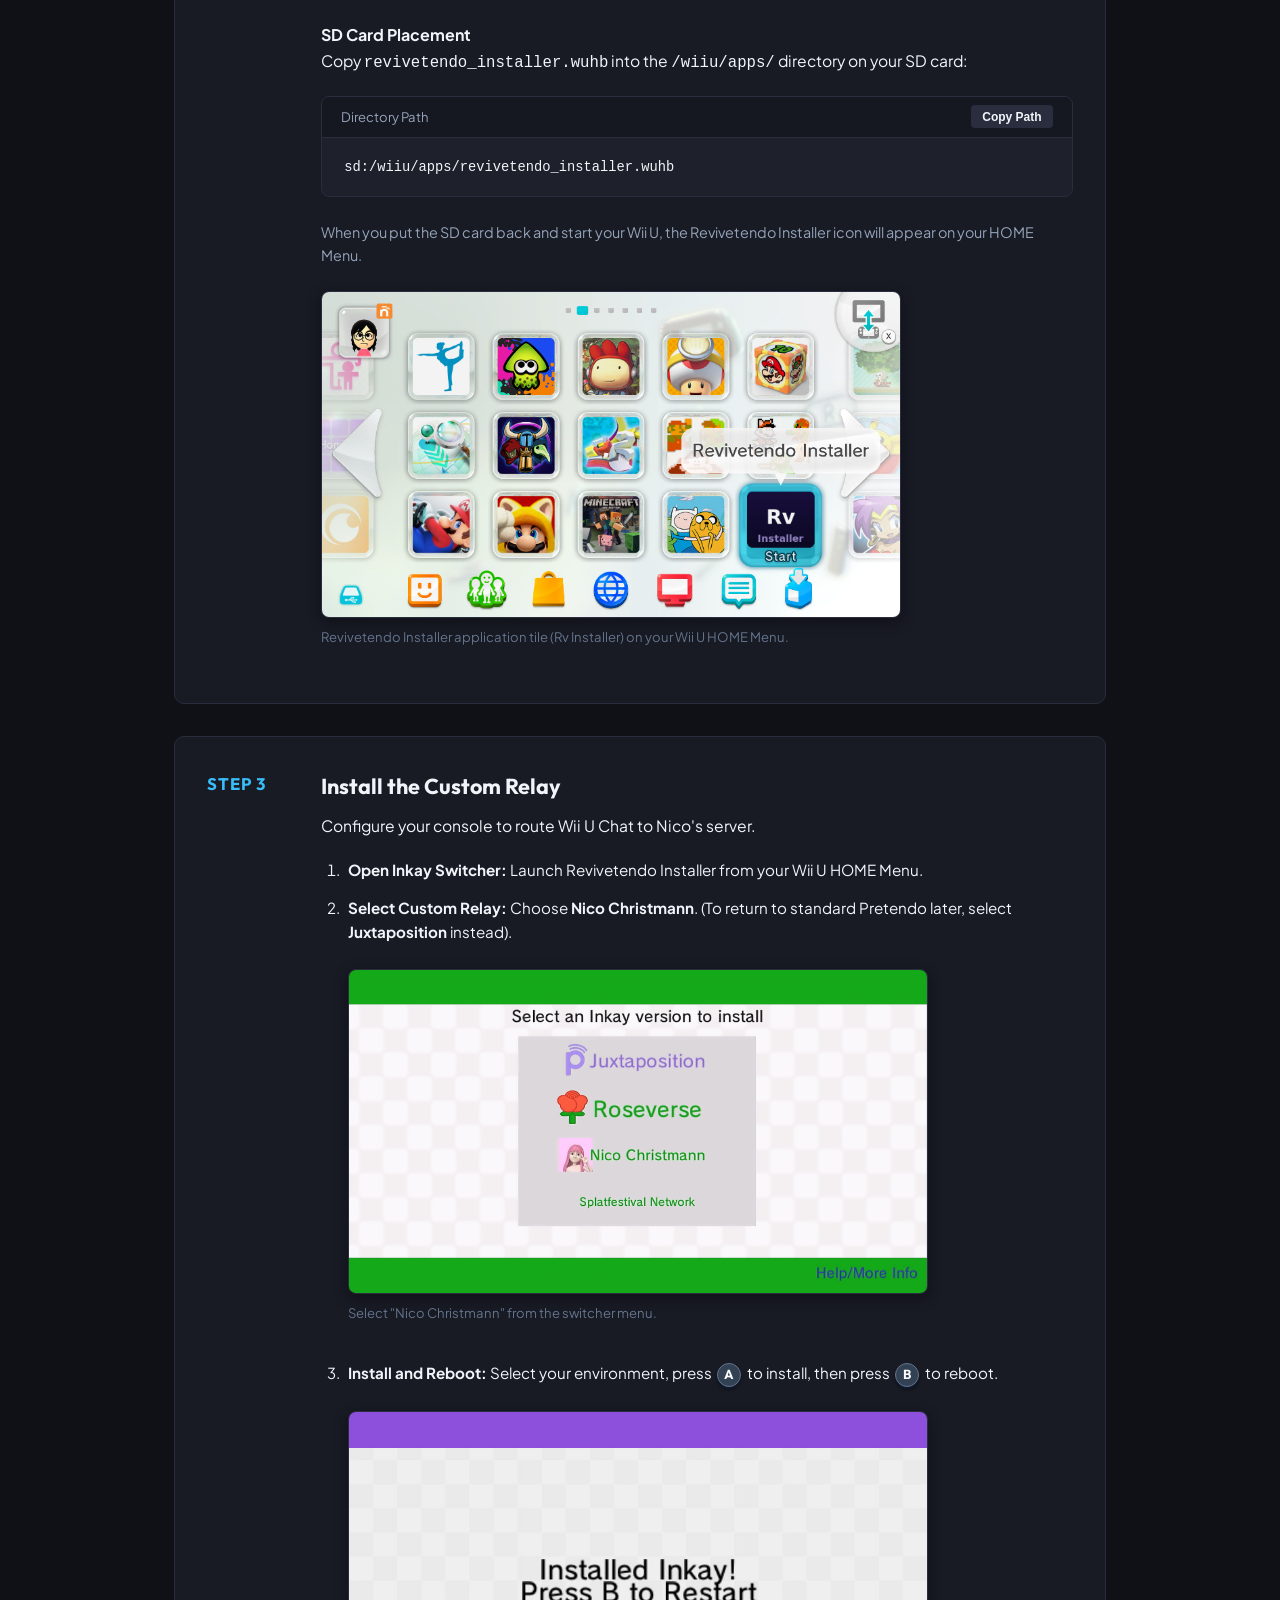
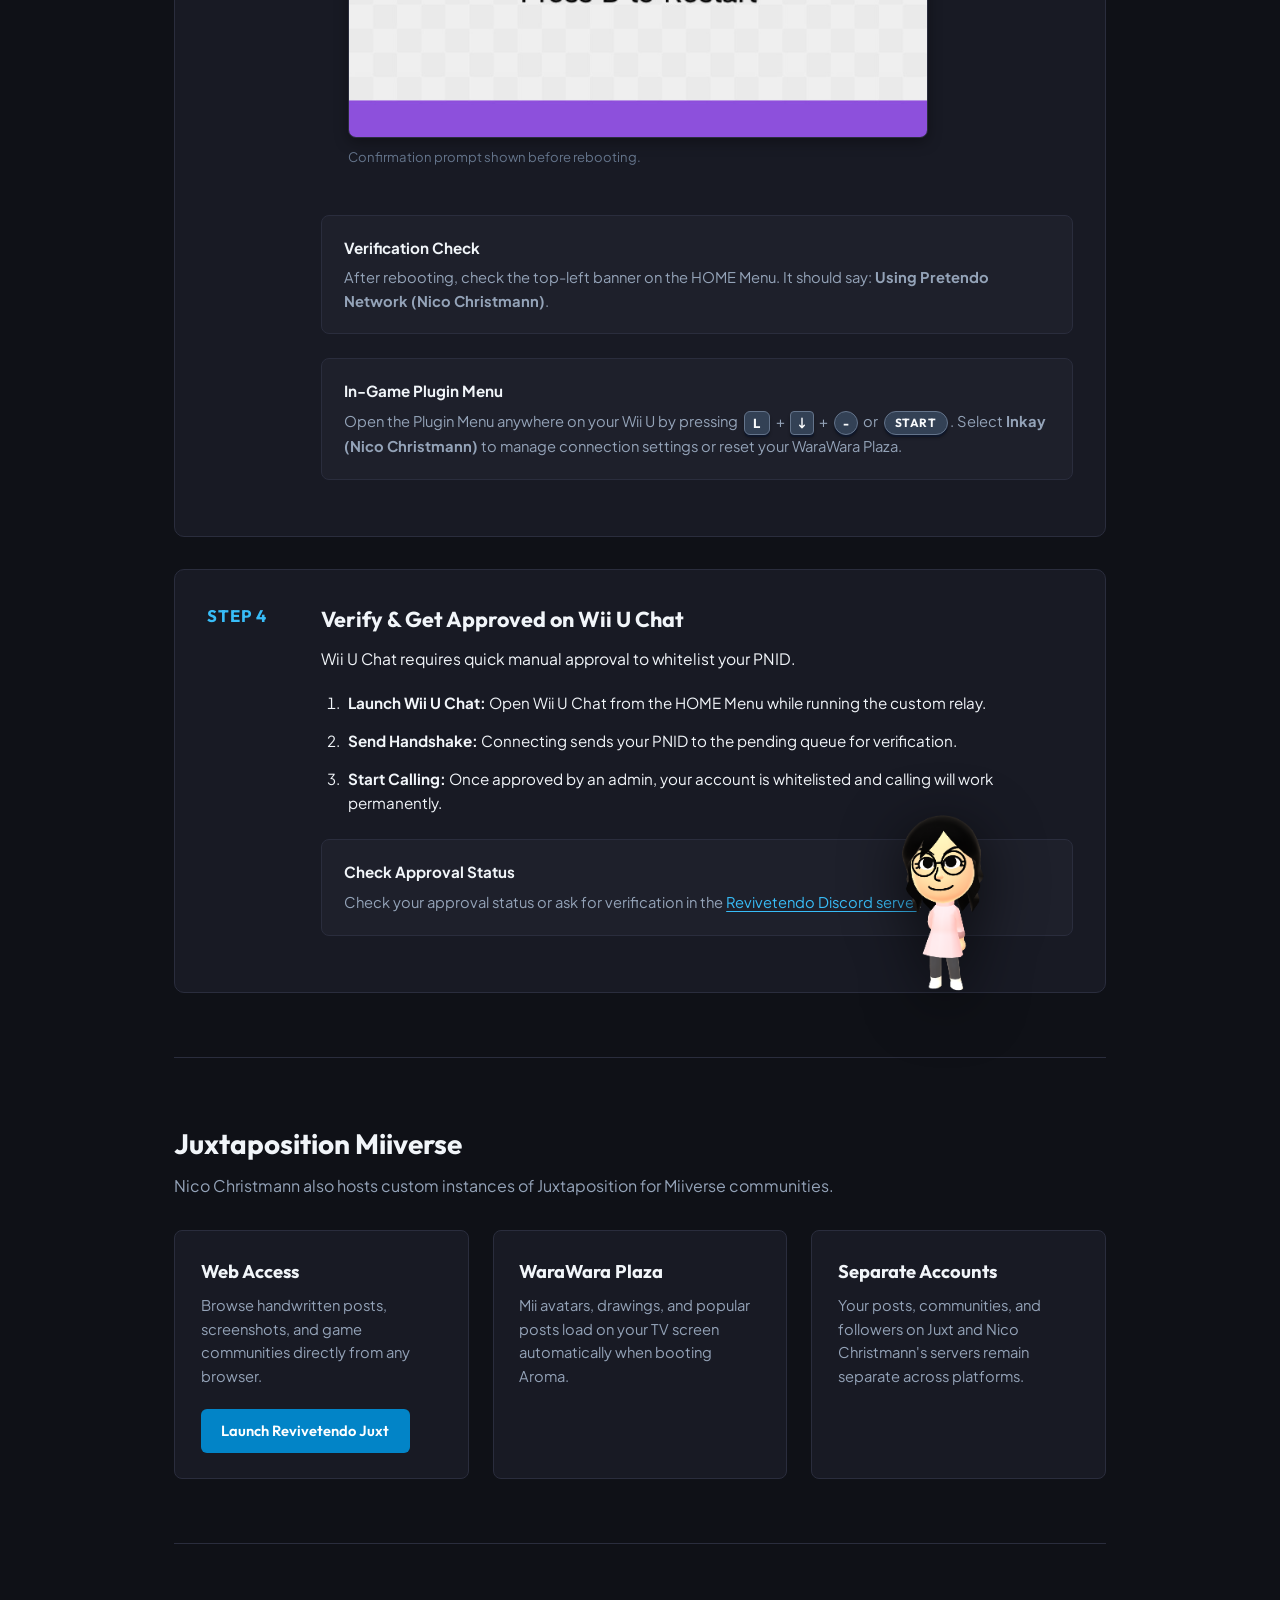
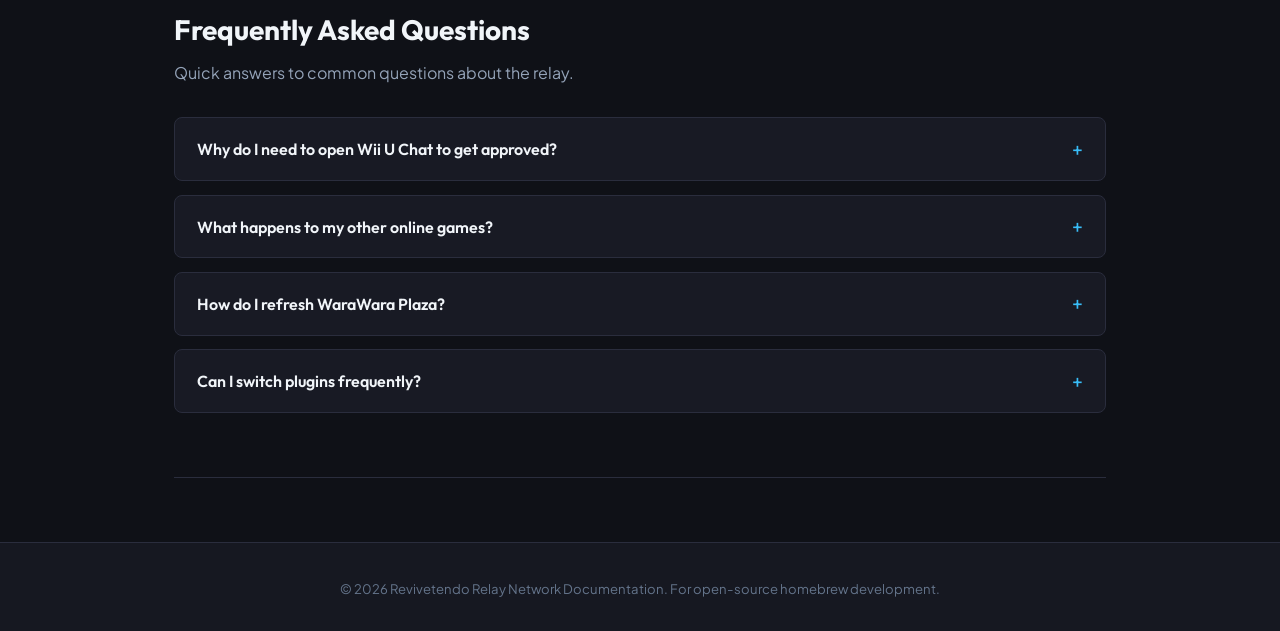
==== commit 50a90984: "Make Miis much larger and position them overlapping content blocks on landing page and guide" ====
--- a/guide.html
+++ b/guide.html
@@ -49,15 +49,11 @@
         <div class="steps-list">
           <!-- Step 1 -->
           <article class="step-card">
+            <img src="images/thinking_mii.png" alt="Thinking Mii" class="mii-overlap-step">
             <div class="step-number">Step 1</div>
             <div class="step-content">
-              <div class="mii-card-container">
-                <div>
-                  <h3>Check Your Homebrew Setup</h3>
-                  <p>Your Wii U must be running the <strong>Aroma Homebrew Environment</strong> with <strong>Coldboot</strong> enabled.</p>
-                </div>
-                <img src="images/thinking_mii.png" alt="Thinking Mii" class="mii-side-img">
-              </div>
+              <h3>Check Your Homebrew Setup</h3>
+              <p>Your Wii U must be running the <strong>Aroma Homebrew Environment</strong> with <strong>Coldboot</strong> enabled.</p>
               
               <div class="info-box">
                 <h4>Why Coldboot is Required</h4>
@@ -168,15 +164,11 @@
 
           <!-- Step 4 -->
           <article class="step-card">
+            <img src="images/one_hand_on_the_back_mii.png" alt="Greeting Mii" class="mii-overlap-step-4">
             <div class="step-number">Step 4</div>
             <div class="step-content">
-              <div class="mii-card-container">
-                <div>
-                  <h3>Verify & Get Approved on Wii U Chat</h3>
-                  <p>Wii U Chat requires quick manual approval to whitelist your PNID.</p>
-                </div>
-                <img src="images/one_hand_on_the_back_mii.png" alt="Greeting Mii" class="mii-side-img">
-              </div>
+              <h3>Verify & Get Approved on Wii U Chat</h3>
+              <p>Wii U Chat requires quick manual approval to whitelist your PNID.</p>
 
               <ol class="ordered-instructions">
                 <li>
--- a/style.css
+++ b/style.css
@@ -432,48 +432,108 @@
   flex-wrap: wrap;
 }
 
-/* Mii Characters Placed Around Webpage */
-.mii-hero-container {
-  display: flex;
-  align-items: center;
-  justify-content: center;
-  gap: 2rem;
-  margin-top: 2.5rem;
-}
-
-.mii-hero-img {
-  max-height: 140px;
+/* Mii Characters Placed Around Webpage (Large & Overlapping Content) */
+.hero-section {
+  position: relative;
+  overflow: visible !important;
+}
+
+.content-section,
+.feature-grid,
+.feature-card,
+.step-card {
+  position: relative;
+  overflow: visible !important;
+}
+
+.mii-overlap-hero {
+  position: absolute;
+  right: -25px;
+  bottom: -45px;
+  height: 270px;
   width: auto;
-  filter: drop-shadow(0 6px 16px rgba(0, 0, 0, 0.4));
-}
-
-.mii-card-container {
-  display: flex;
-  align-items: center;
-  gap: 1.5rem;
-}
-
-.mii-side-img {
-  max-width: 130px;
-  height: auto;
-  filter: drop-shadow(0 4px 12px rgba(0, 0, 0, 0.35));
-}
-
-.mii-card-right {
+  z-index: 10;
+  filter: drop-shadow(0 16px 36px rgba(0, 0, 0, 0.7));
+  transform: rotate(4deg);
+  pointer-events: none;
+}
+
+.mii-overlap-card-1 {
+  position: absolute;
+  top: -60px;
+  right: 10px;
+  height: 220px;
+  width: auto;
+  z-index: 5;
+  filter: drop-shadow(0 12px 28px rgba(0, 0, 0, 0.65));
+  pointer-events: none;
+}
+
+.mii-overlap-card-2 {
+  position: absolute;
+  bottom: -40px;
+  right: -25px;
+  height: 230px;
+  width: auto;
+  z-index: 5;
+  filter: drop-shadow(0 12px 28px rgba(0, 0, 0, 0.65));
+  transform: rotate(-3deg);
+  pointer-events: none;
+}
+
+.mii-overlap-banner {
+  position: absolute;
+  top: -85px;
+  left: 35px;
+  height: 215px;
+  width: auto;
+  z-index: 10;
+  filter: drop-shadow(0 14px 32px rgba(0, 0, 0, 0.65));
+  pointer-events: none;
+}
+
+.mii-overlap-step {
+  position: absolute;
+  right: 1.5rem;
+  top: -40px;
+  height: 245px;
+  width: auto;
+  z-index: 5;
+  filter: drop-shadow(0 14px 30px rgba(0, 0, 0, 0.65));
+  pointer-events: none;
+}
+
+.mii-overlap-step-4 {
   position: absolute;
   right: 2rem;
-  bottom: 1.5rem;
-  max-height: 110px;
+  bottom: -30px;
+  height: 255px;
   width: auto;
-  filter: drop-shadow(0 4px 12px rgba(0, 0, 0, 0.35));
+  z-index: 5;
+  filter: drop-shadow(0 14px 30px rgba(0, 0, 0, 0.65));
   pointer-events: none;
 }
 
-@media (max-width: 768px) {
-  .mii-card-right {
-    position: static;
-    margin-top: 1rem;
-    max-height: 100px;
+@media (max-width: 900px) {
+  .mii-overlap-hero,
+  .mii-overlap-card-1,
+  .mii-overlap-card-2,
+  .mii-overlap-banner,
+  .mii-overlap-step,
+  .mii-overlap-step-4 {
+    height: 160px;
+    opacity: 0.9;
+  }
+}
+
+@media (max-width: 600px) {
+  .mii-overlap-hero,
+  .mii-overlap-card-1,
+  .mii-overlap-card-2,
+  .mii-overlap-banner,
+  .mii-overlap-step,
+  .mii-overlap-step-4 {
+    display: none;
   }
 }
 
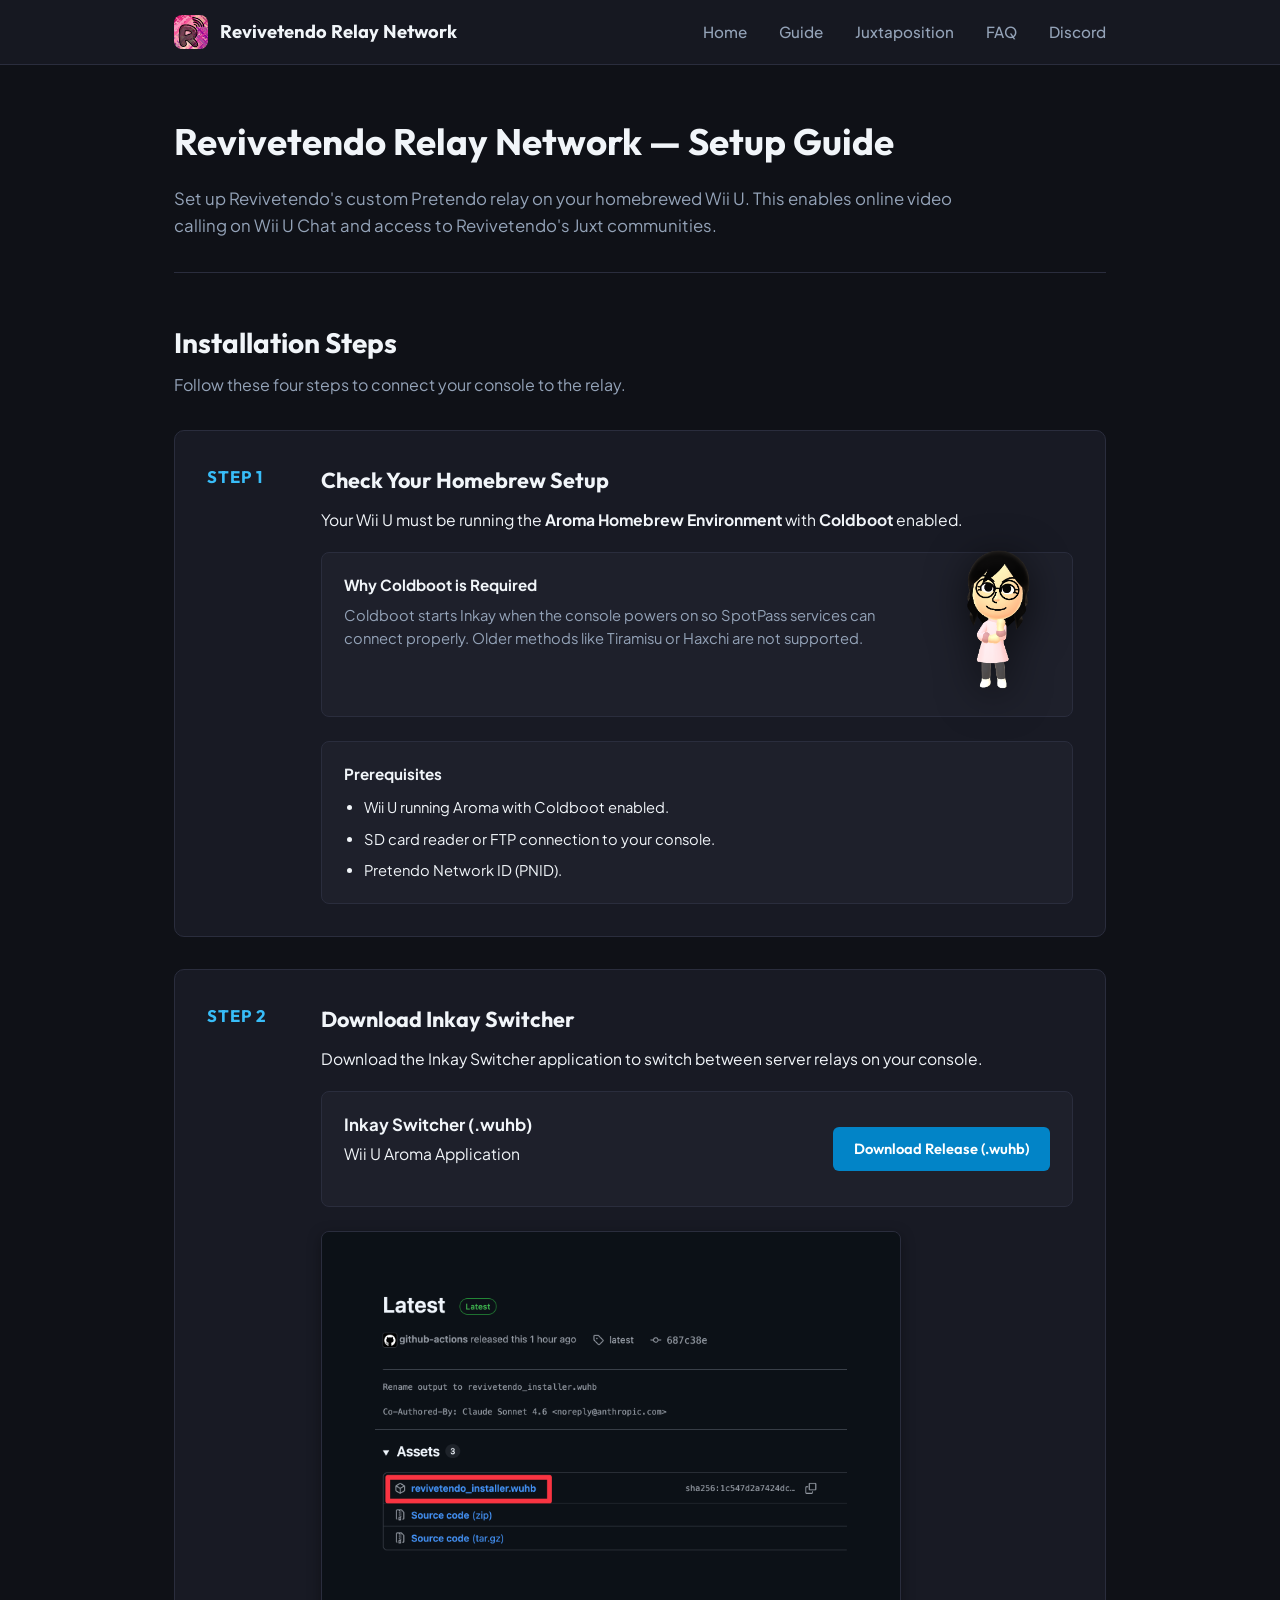
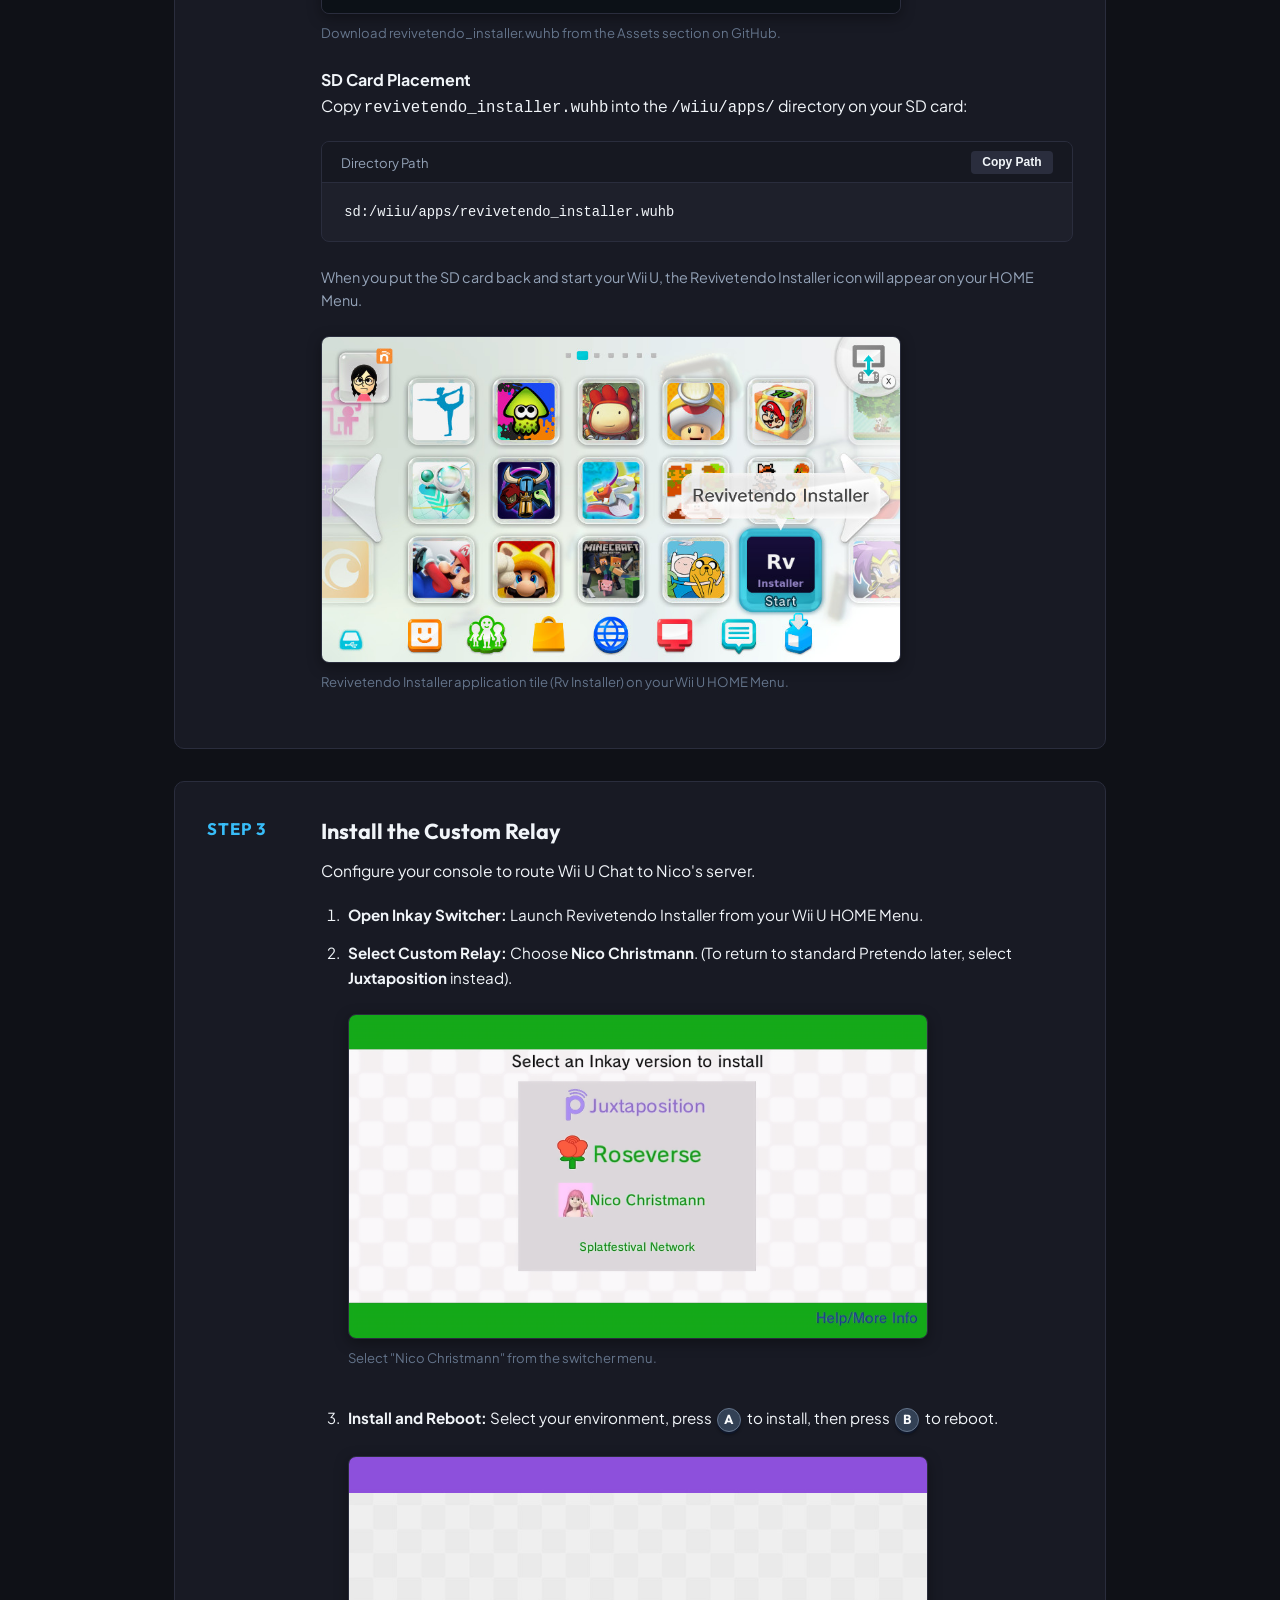
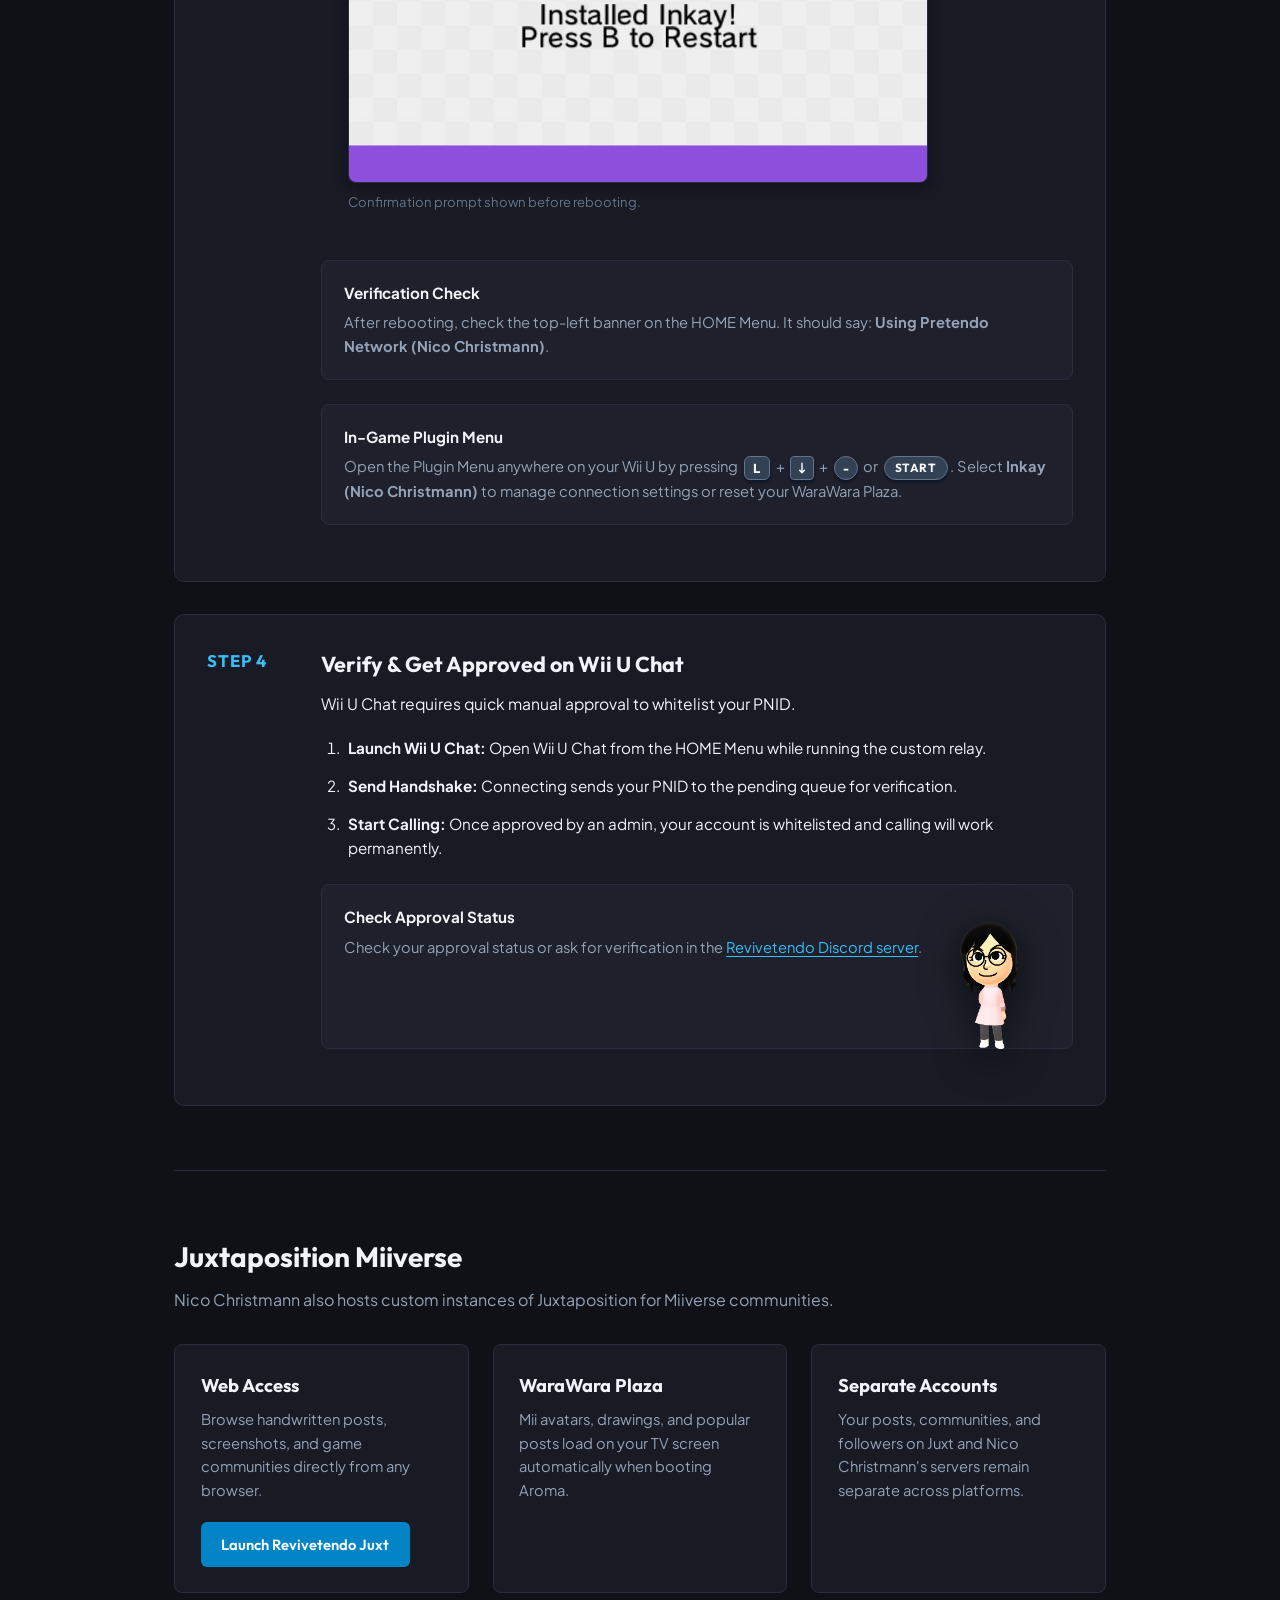
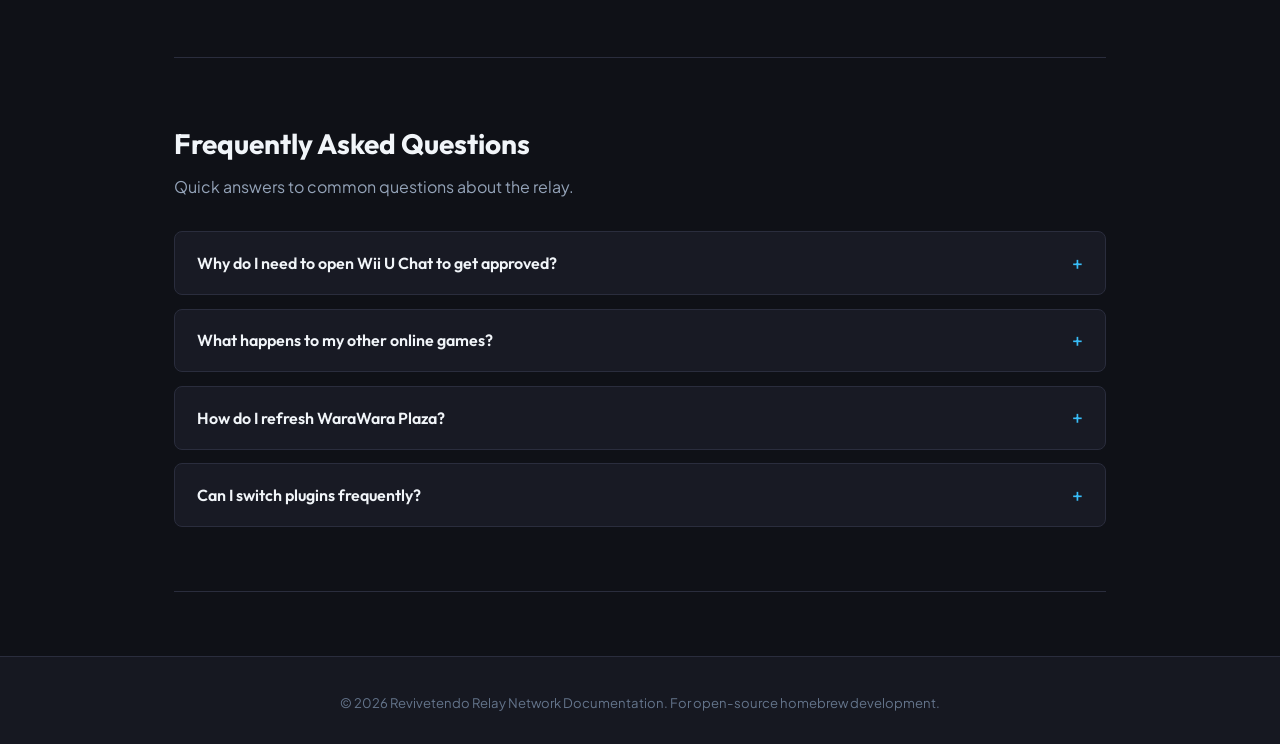
==== commit 4ec9744a: "Position Miis inside right-side blank areas of boxes with out of bounds overlap and remove hero bord" ====
--- a/guide.html
+++ b/guide.html
@@ -49,13 +49,13 @@
         <div class="steps-list">
           <!-- Step 1 -->
           <article class="step-card">
-            <img src="images/thinking_mii.png" alt="Thinking Mii" class="mii-overlap-step">
             <div class="step-number">Step 1</div>
             <div class="step-content">
               <h3>Check Your Homebrew Setup</h3>
               <p>Your Wii U must be running the <strong>Aroma Homebrew Environment</strong> with <strong>Coldboot</strong> enabled.</p>
               
-              <div class="info-box">
+              <div class="info-box has-mii">
+                <img src="images/thinking_mii.png" alt="Thinking Mii" class="mii-box-overlap-top">
                 <h4>Why Coldboot is Required</h4>
                 <p>Coldboot starts Inkay when the console powers on so SpotPass services can connect properly. Older methods like Tiramisu or Haxchi are not supported.</p>
               </div>
@@ -164,7 +164,6 @@
 
           <!-- Step 4 -->
           <article class="step-card">
-            <img src="images/one_hand_on_the_back_mii.png" alt="Greeting Mii" class="mii-overlap-step-4">
             <div class="step-number">Step 4</div>
             <div class="step-content">
               <h3>Verify & Get Approved on Wii U Chat</h3>
@@ -182,7 +181,8 @@
                 </li>
               </ol>
 
-              <div class="info-box">
+              <div class="info-box has-mii">
+                <img src="images/one_hand_on_the_back_mii.png" alt="Greeting Mii" class="mii-box-overlap-bottom">
                 <h4>Check Approval Status</h4>
                 <p>Check your approval status or ask for verification in the <a href="https://discord.gg/hbrHNpaX47" target="_blank" rel="noopener noreferrer">Revivetendo Discord server</a>.</p>
               </div>
--- a/style.css
+++ b/style.css
@@ -367,10 +367,12 @@
 
 /* Landing Page Hero Section */
 .hero-section {
-  padding: 5rem 0 4rem;
-  border-bottom: 1px solid var(--border-color);
-  margin-bottom: 4rem;
+  padding: 5rem 0 3rem;
+  border-bottom: none !important;
+  margin-bottom: 3rem;
   text-align: center;
+  position: relative;
+  overflow: visible !important;
 }
 
 .hero-icon {
@@ -432,107 +434,82 @@
   flex-wrap: wrap;
 }
 
-/* Mii Characters Placed Around Webpage (Large & Overlapping Content) */
-.hero-section {
-  position: relative;
-  overflow: visible !important;
-}
-
+/* Mii Characters Placed Inside Blank Box Areas & Popping Out-of-Bounds */
 .content-section,
 .feature-grid,
 .feature-card,
-.step-card {
+.step-card,
+.info-box,
+.requirements-list {
   position: relative;
   overflow: visible !important;
 }
 
-.mii-overlap-hero {
+/* Boxes/Cards that hold a Mii get right padding so text wraps cleanly before the Mii */
+.info-box.has-mii,
+.feature-card.has-mii {
+  padding-right: 145px !important;
+  min-height: 165px;
+}
+
+.mii-box-overlap-bottom {
   position: absolute;
-  right: -25px;
-  bottom: -45px;
-  height: 270px;
+  right: -12px;
+  bottom: -24px;
+  height: 185px;
+  width: auto;
+  z-index: 5;
+  filter: drop-shadow(0 8px 20px rgba(0, 0, 0, 0.6));
+  pointer-events: none;
+}
+
+.mii-box-overlap-top {
+  position: absolute;
+  right: -12px;
+  top: -30px;
+  height: 180px;
+  width: auto;
+  z-index: 5;
+  filter: drop-shadow(0 8px 20px rgba(0, 0, 0, 0.6));
+  pointer-events: none;
+}
+
+.mii-hero-overlap {
+  position: absolute;
+  right: 4%;
+  top: 55px;
+  height: 200px;
+  width: auto;
+  z-index: 5;
+  filter: drop-shadow(0 12px 28px rgba(0, 0, 0, 0.6));
+  pointer-events: none;
+}
+
+.mii-banner-top {
+  position: absolute;
+  top: -65px;
+  right: 6%;
+  height: 155px;
   width: auto;
   z-index: 10;
-  filter: drop-shadow(0 16px 36px rgba(0, 0, 0, 0.7));
-  transform: rotate(4deg);
+  filter: drop-shadow(0 10px 24px rgba(0, 0, 0, 0.6));
   pointer-events: none;
 }
 
-.mii-overlap-card-1 {
-  position: absolute;
-  top: -60px;
-  right: 10px;
-  height: 220px;
-  width: auto;
-  z-index: 5;
-  filter: drop-shadow(0 12px 28px rgba(0, 0, 0, 0.65));
-  pointer-events: none;
-}
-
-.mii-overlap-card-2 {
-  position: absolute;
-  bottom: -40px;
-  right: -25px;
-  height: 230px;
-  width: auto;
-  z-index: 5;
-  filter: drop-shadow(0 12px 28px rgba(0, 0, 0, 0.65));
-  transform: rotate(-3deg);
-  pointer-events: none;
-}
-
-.mii-overlap-banner {
-  position: absolute;
-  top: -85px;
-  left: 35px;
-  height: 215px;
-  width: auto;
-  z-index: 10;
-  filter: drop-shadow(0 14px 32px rgba(0, 0, 0, 0.65));
-  pointer-events: none;
-}
-
-.mii-overlap-step {
-  position: absolute;
-  right: 1.5rem;
-  top: -40px;
-  height: 245px;
-  width: auto;
-  z-index: 5;
-  filter: drop-shadow(0 14px 30px rgba(0, 0, 0, 0.65));
-  pointer-events: none;
-}
-
-.mii-overlap-step-4 {
-  position: absolute;
-  right: 2rem;
-  bottom: -30px;
-  height: 255px;
-  width: auto;
-  z-index: 5;
-  filter: drop-shadow(0 14px 30px rgba(0, 0, 0, 0.65));
-  pointer-events: none;
-}
-
 @media (max-width: 900px) {
-  .mii-overlap-hero,
-  .mii-overlap-card-1,
-  .mii-overlap-card-2,
-  .mii-overlap-banner,
-  .mii-overlap-step,
-  .mii-overlap-step-4 {
-    height: 160px;
-    opacity: 0.9;
+  .mii-hero-overlap {
+    display: none;
   }
 }
 
 @media (max-width: 600px) {
-  .mii-overlap-hero,
-  .mii-overlap-card-1,
-  .mii-overlap-card-2,
-  .mii-overlap-banner,
-  .mii-overlap-step,
-  .mii-overlap-step-4 {
+  .info-box.has-mii,
+  .feature-card.has-mii {
+    padding-right: 1.4rem !important;
+  }
+  .mii-box-overlap-bottom,
+  .mii-box-overlap-top,
+  .mii-banner-top {
     display: none;
   }
 }
@@ -542,11 +519,11 @@
   background-color: var(--bg-card);
   border: 1px solid var(--border-color);
   border-radius: 12px;
-  padding: 3rem 2rem;
+  padding: 3.5rem 2rem 3rem;
   text-align: center;
   margin-bottom: 4rem;
   position: relative;
-  overflow: hidden;
+  overflow: visible !important;
 }
 
 .quick-start-banner h2 {
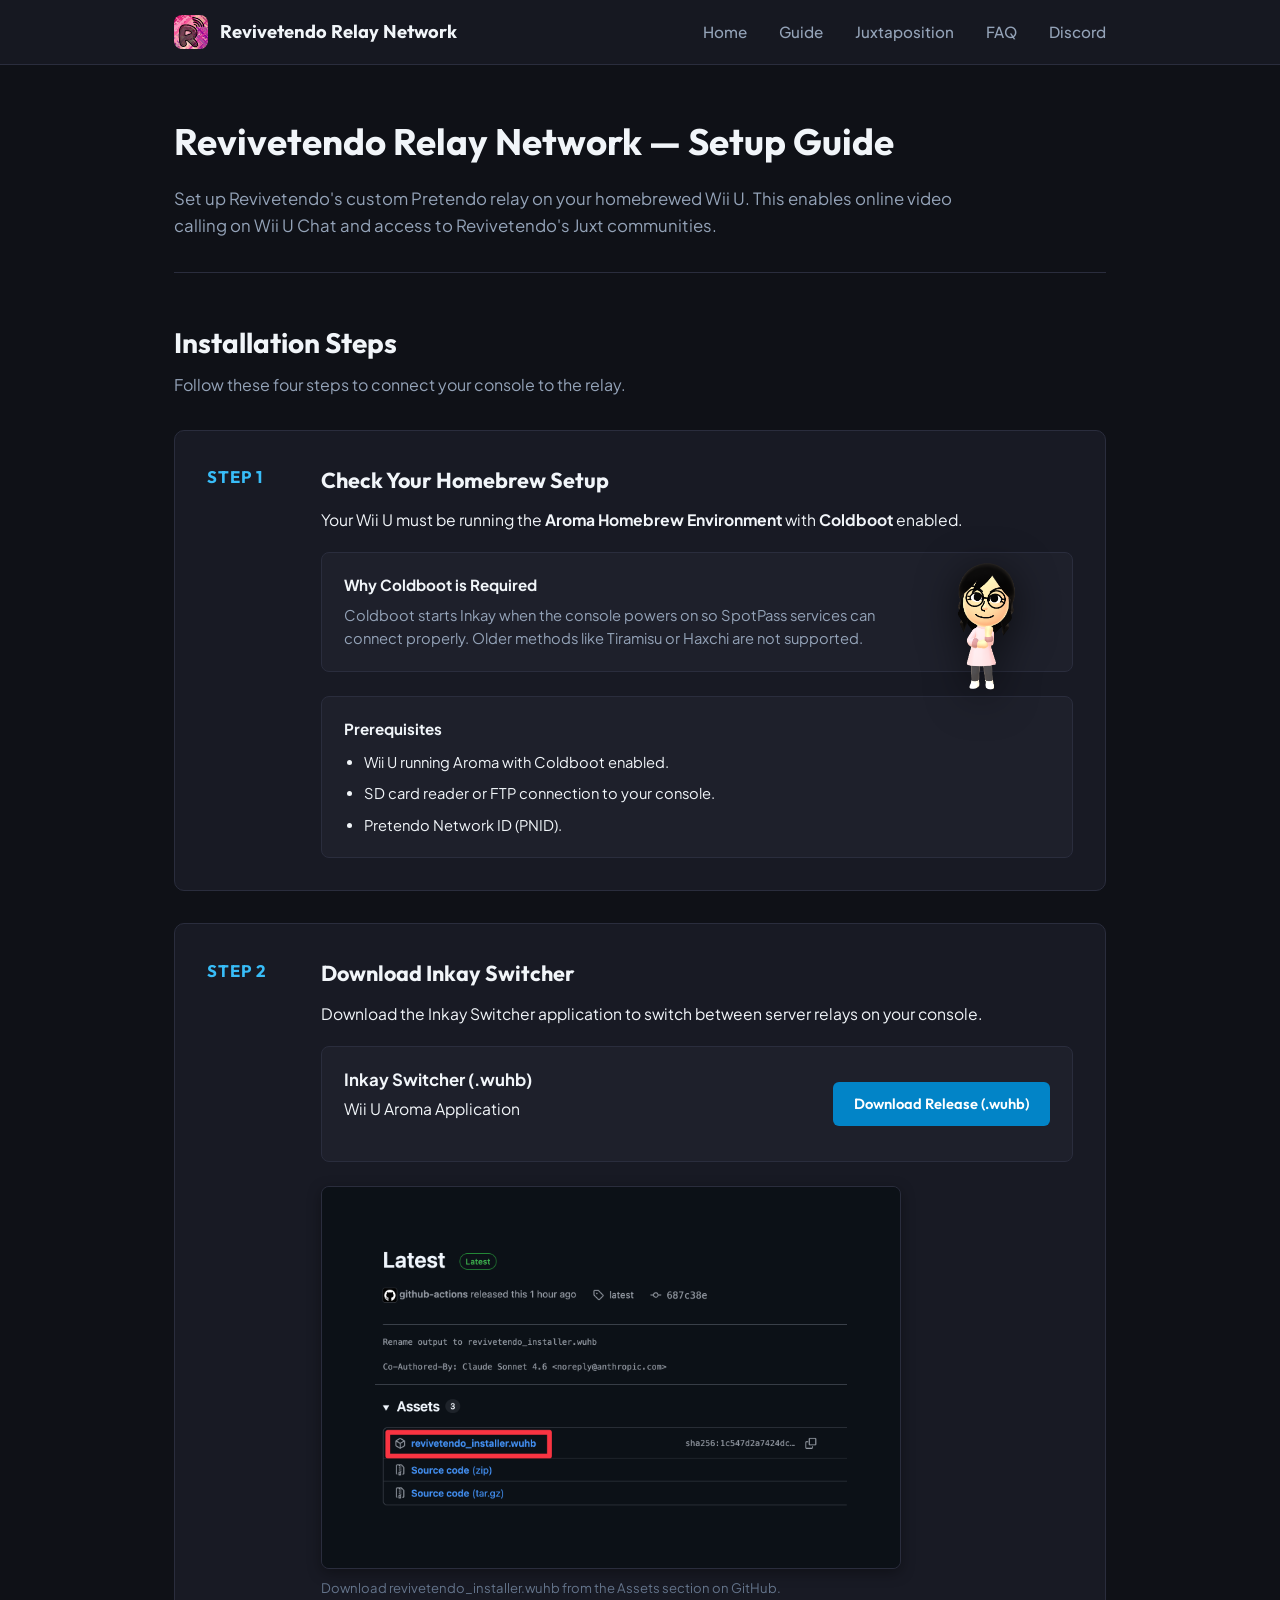
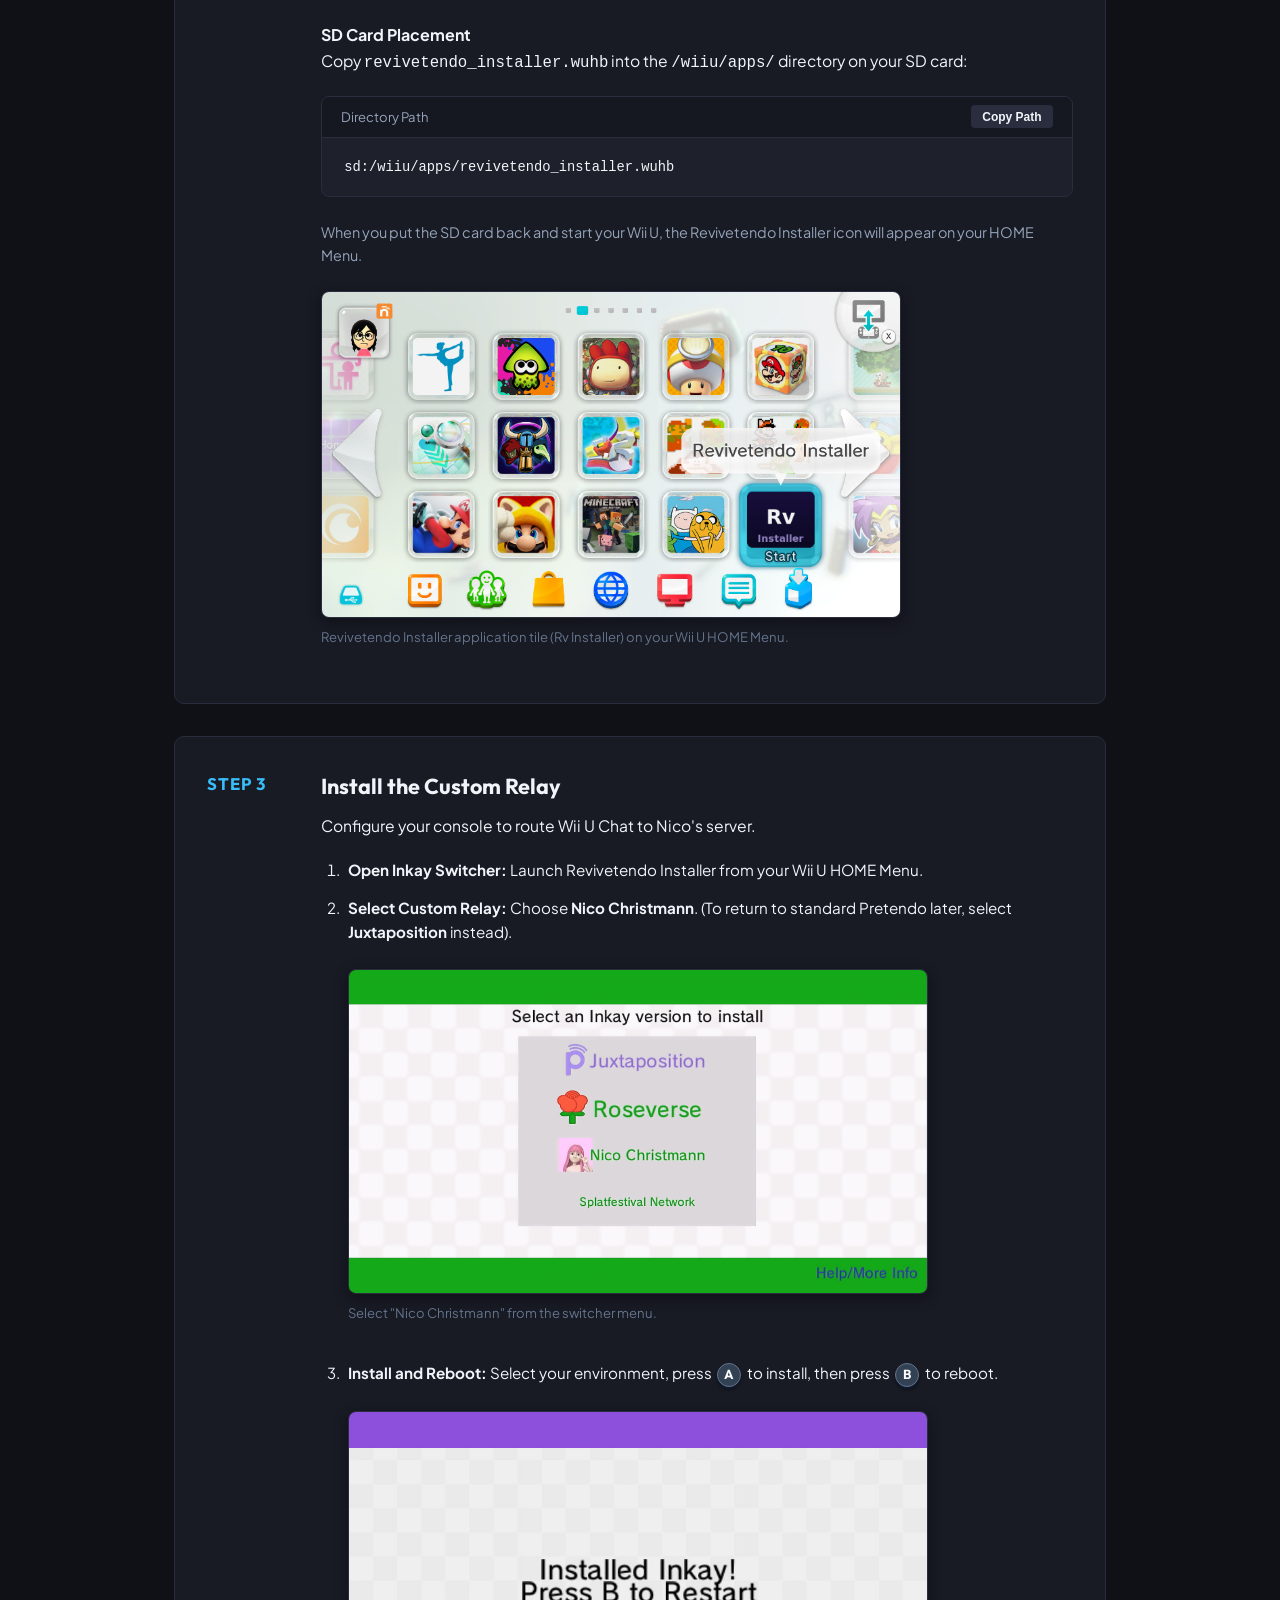
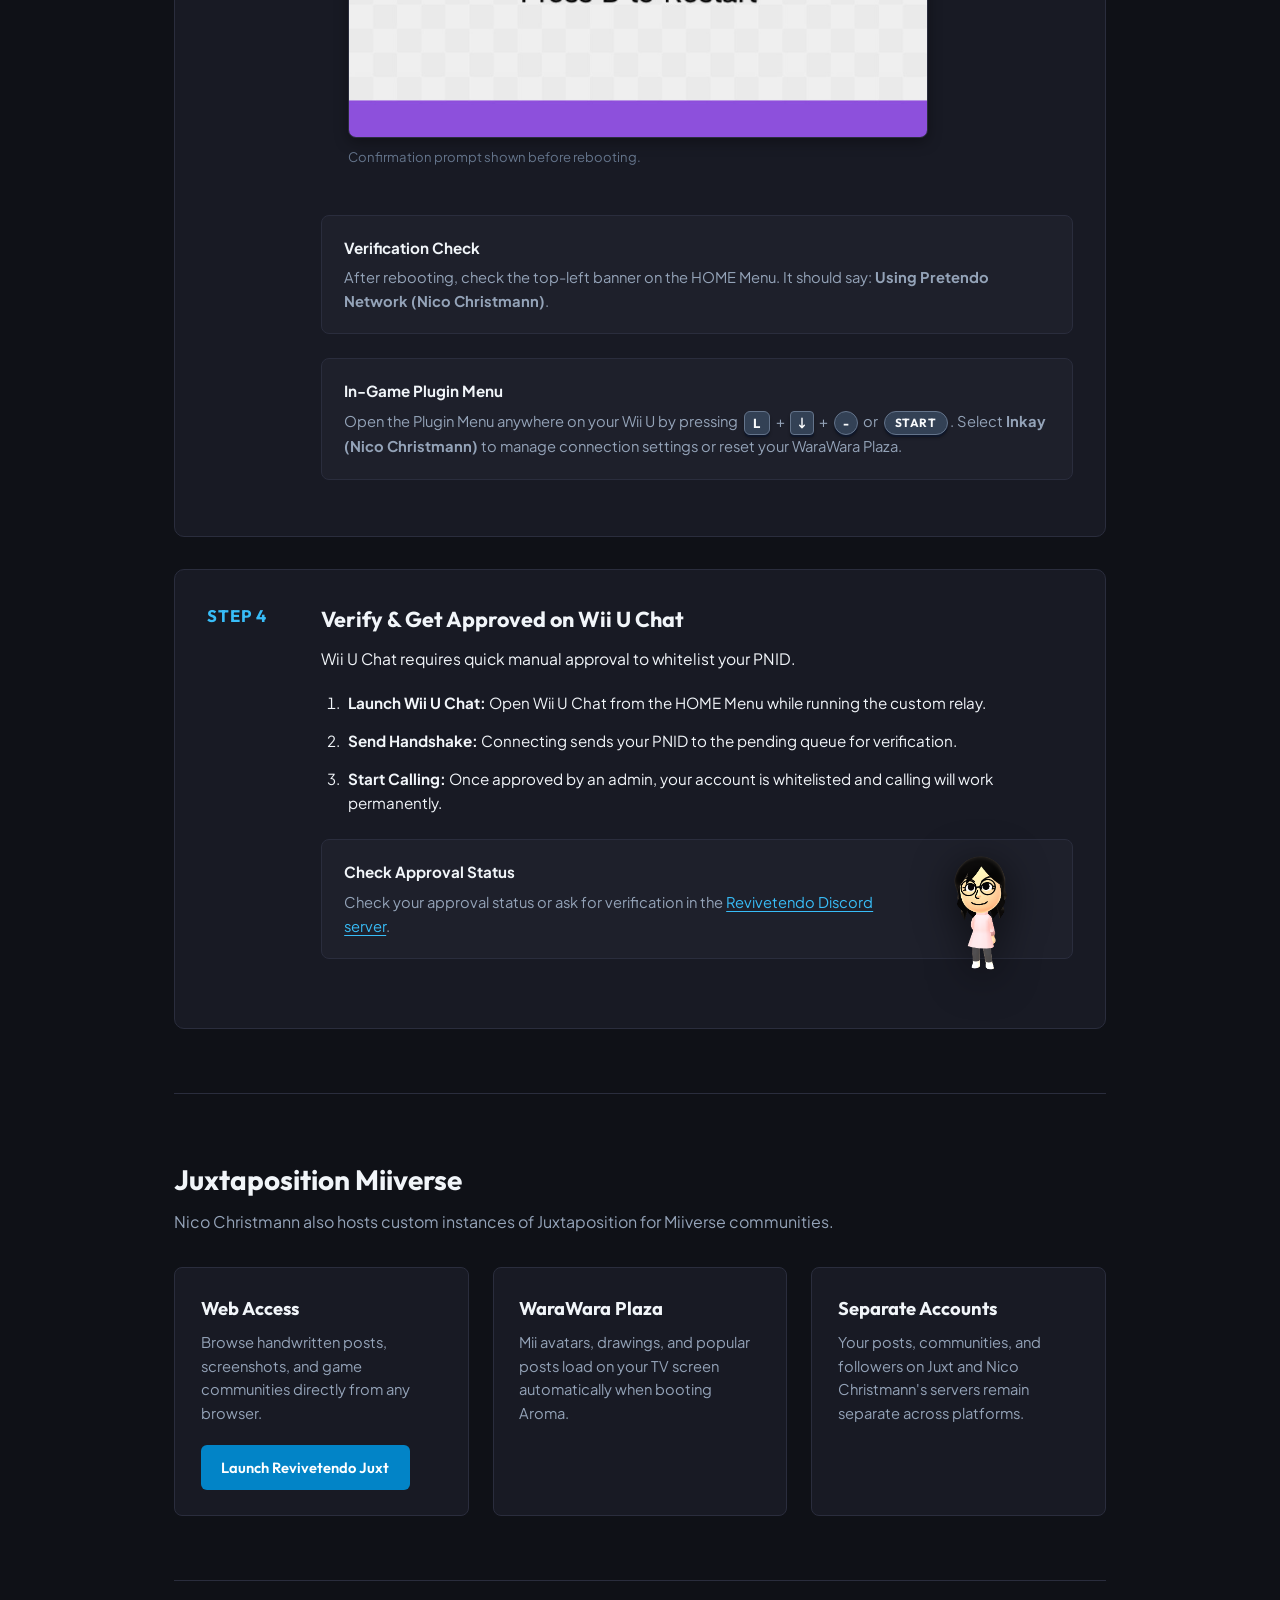
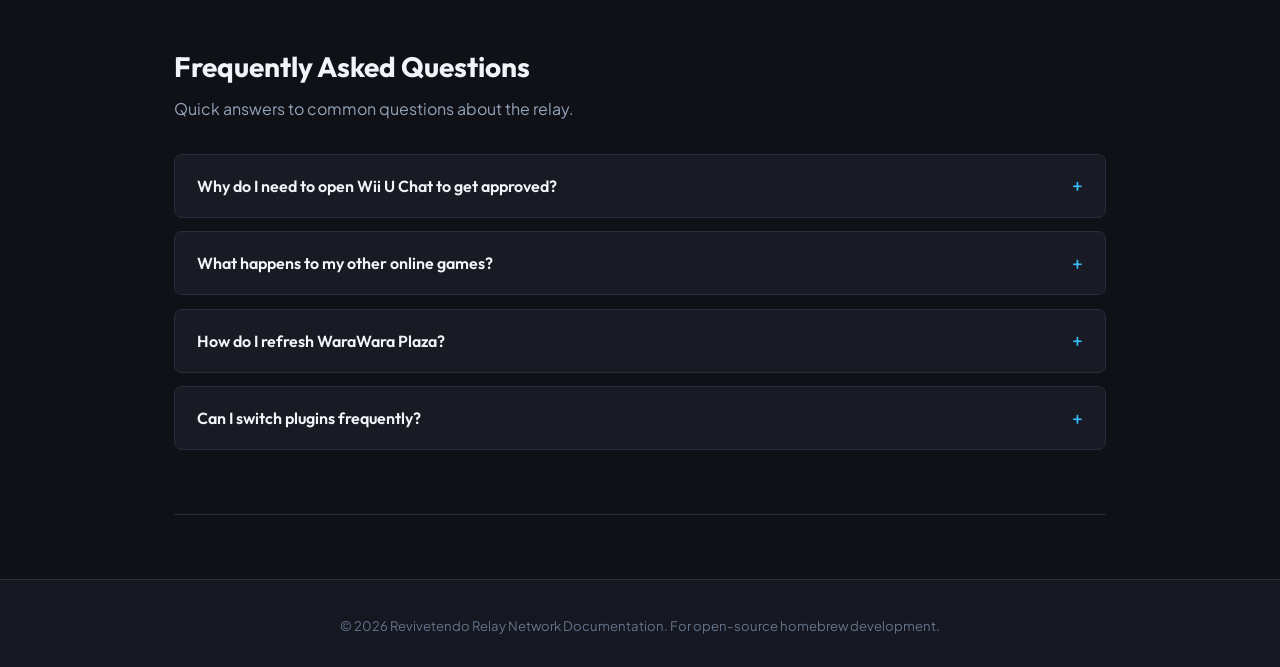
==== commit 4f8ba9b6: "Use natural float layout so text wraps around out of bounds Miis, restore hero Mii bottom position, " ====
--- a/guide.html
+++ b/guide.html
@@ -54,8 +54,8 @@
               <h3>Check Your Homebrew Setup</h3>
               <p>Your Wii U must be running the <strong>Aroma Homebrew Environment</strong> with <strong>Coldboot</strong> enabled.</p>
               
-              <div class="info-box has-mii">
-                <img src="images/thinking_mii.png" alt="Thinking Mii" class="mii-box-overlap-top">
+              <div class="info-box">
+                <img src="images/thinking_mii.png" alt="Thinking Mii" class="mii-float-right">
                 <h4>Why Coldboot is Required</h4>
                 <p>Coldboot starts Inkay when the console powers on so SpotPass services can connect properly. Older methods like Tiramisu or Haxchi are not supported.</p>
               </div>
@@ -181,8 +181,8 @@
                 </li>
               </ol>
 
-              <div class="info-box has-mii">
-                <img src="images/one_hand_on_the_back_mii.png" alt="Greeting Mii" class="mii-box-overlap-bottom">
+              <div class="info-box">
+                <img src="images/one_hand_on_the_back_mii.png" alt="Greeting Mii" class="mii-float-right">
                 <h4>Check Approval Status</h4>
                 <p>Check your approval status or ask for verification in the <a href="https://discord.gg/hbrHNpaX47" target="_blank" rel="noopener noreferrer">Revivetendo Discord server</a>.</p>
               </div>
--- a/style.css
+++ b/style.css
@@ -445,71 +445,45 @@
   overflow: visible !important;
 }
 
-/* Boxes/Cards that hold a Mii get right padding so text wraps cleanly before the Mii */
-.info-box.has-mii,
-.feature-card.has-mii {
-  padding-right: 145px !important;
-  min-height: 165px;
-}
-
-.mii-box-overlap-bottom {
-  position: absolute;
-  right: -12px;
-  bottom: -24px;
-  height: 185px;
+/* Floating Mii inside feature-card or info-box: text wraps naturally around the Mii without squeezing into a narrow column */
+.mii-float-right {
+  float: right;
+  height: 165px;
   width: auto;
+  margin-top: -35px;
+  margin-right: -15px;
+  margin-left: 14px;
+  margin-bottom: 6px;
+  position: relative;
   z-index: 5;
   filter: drop-shadow(0 8px 20px rgba(0, 0, 0, 0.6));
   pointer-events: none;
 }
 
-.mii-box-overlap-top {
+/* Hero section bottom-right overlapping Mii */
+.mii-overlap-hero {
   position: absolute;
-  right: -12px;
-  top: -30px;
-  height: 180px;
-  width: auto;
-  z-index: 5;
-  filter: drop-shadow(0 8px 20px rgba(0, 0, 0, 0.6));
-  pointer-events: none;
-}
-
-.mii-hero-overlap {
-  position: absolute;
-  right: 4%;
-  top: 55px;
-  height: 200px;
-  width: auto;
-  z-index: 5;
-  filter: drop-shadow(0 12px 28px rgba(0, 0, 0, 0.6));
-  pointer-events: none;
-}
-
-.mii-banner-top {
-  position: absolute;
-  top: -65px;
-  right: 6%;
-  height: 155px;
+  right: -25px;
+  bottom: -45px;
+  height: 260px;
   width: auto;
   z-index: 10;
-  filter: drop-shadow(0 10px 24px rgba(0, 0, 0, 0.6));
+  filter: drop-shadow(0 16px 36px rgba(0, 0, 0, 0.7));
+  transform: rotate(4deg);
   pointer-events: none;
 }
 
 @media (max-width: 900px) {
-  .mii-hero-overlap {
-    display: none;
+  .mii-overlap-hero {
+    height: 180px;
+    right: -10px;
+    bottom: -30px;
   }
 }
 
 @media (max-width: 600px) {
-  .info-box.has-mii,
-  .feature-card.has-mii {
-    padding-right: 1.4rem !important;
-  }
-  .mii-box-overlap-bottom,
-  .mii-box-overlap-top,
-  .mii-banner-top {
+  .mii-float-right,
+  .mii-overlap-hero {
     display: none;
   }
 }
@@ -519,11 +493,11 @@
   background-color: var(--bg-card);
   border: 1px solid var(--border-color);
   border-radius: 12px;
-  padding: 3.5rem 2rem 3rem;
+  padding: 3rem 2rem;
   text-align: center;
   margin-bottom: 4rem;
   position: relative;
-  overflow: visible !important;
+  overflow: hidden;
 }
 
 .quick-start-banner h2 {
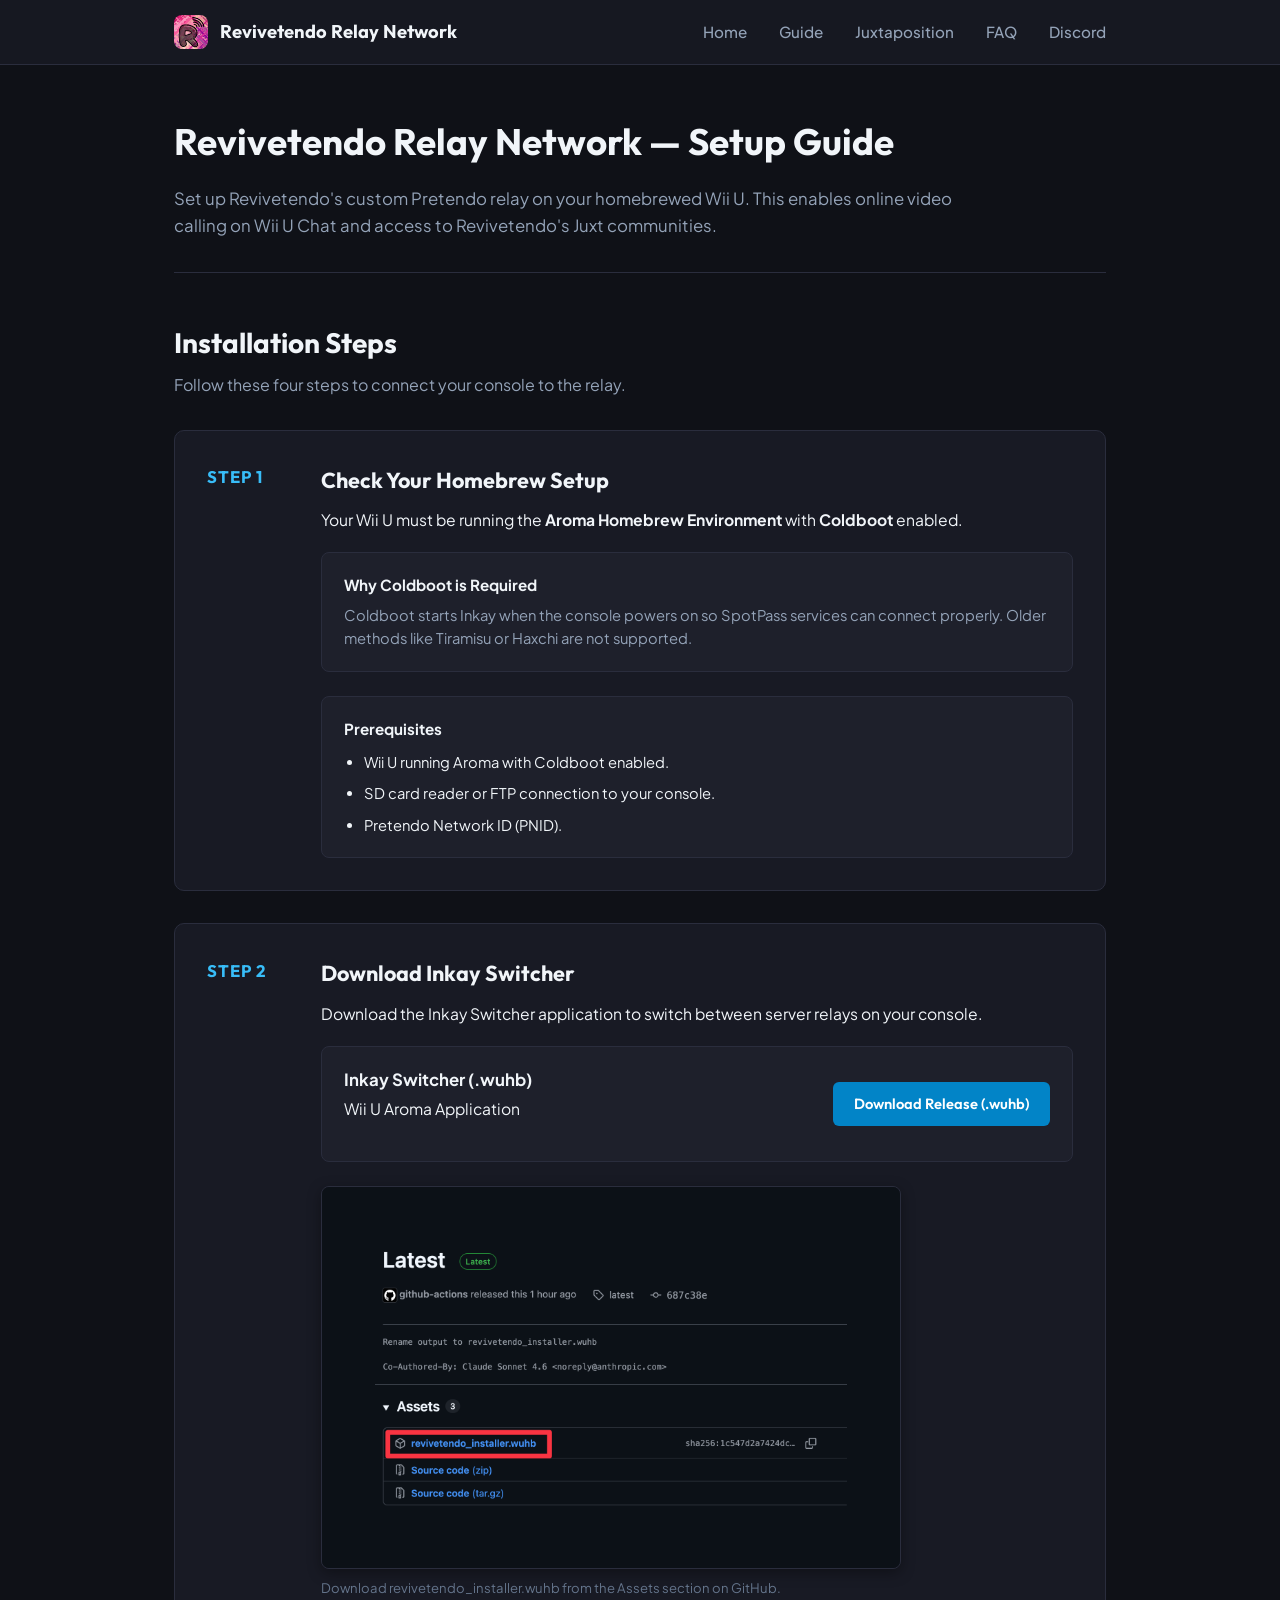
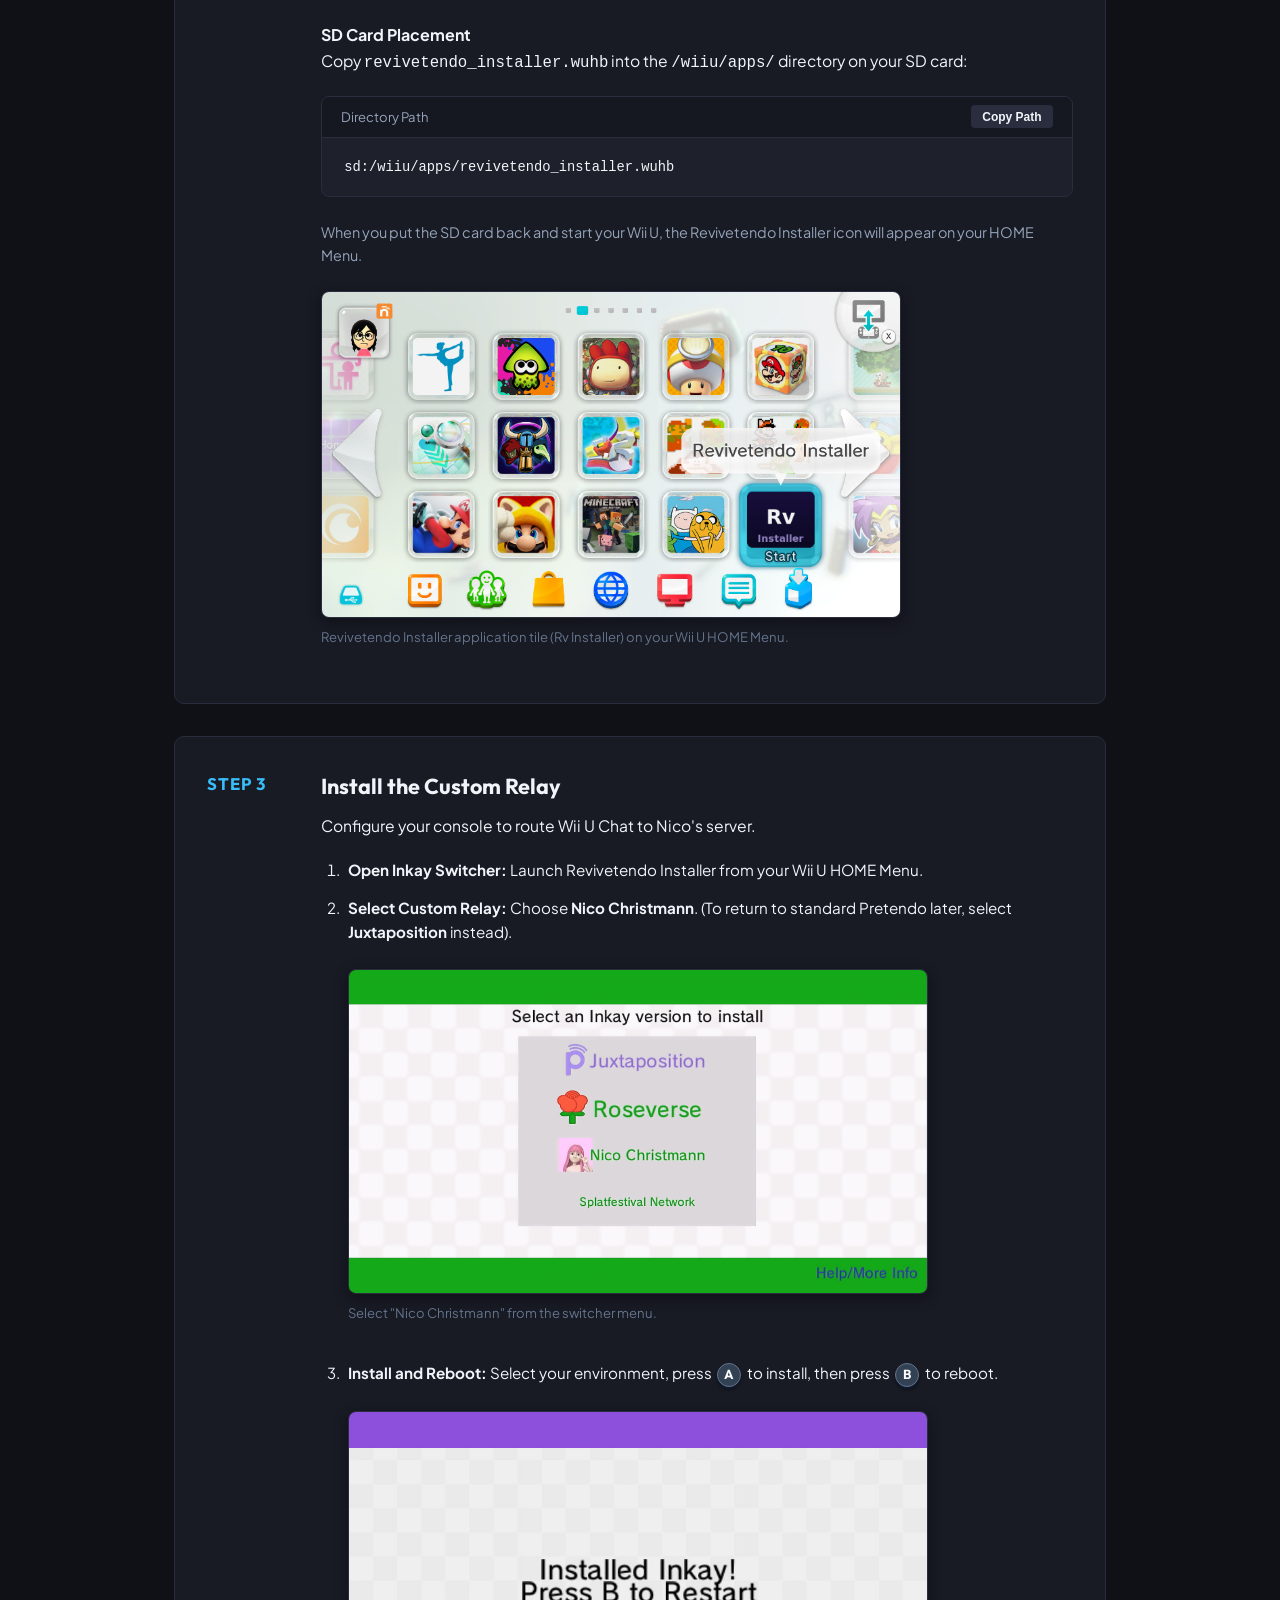
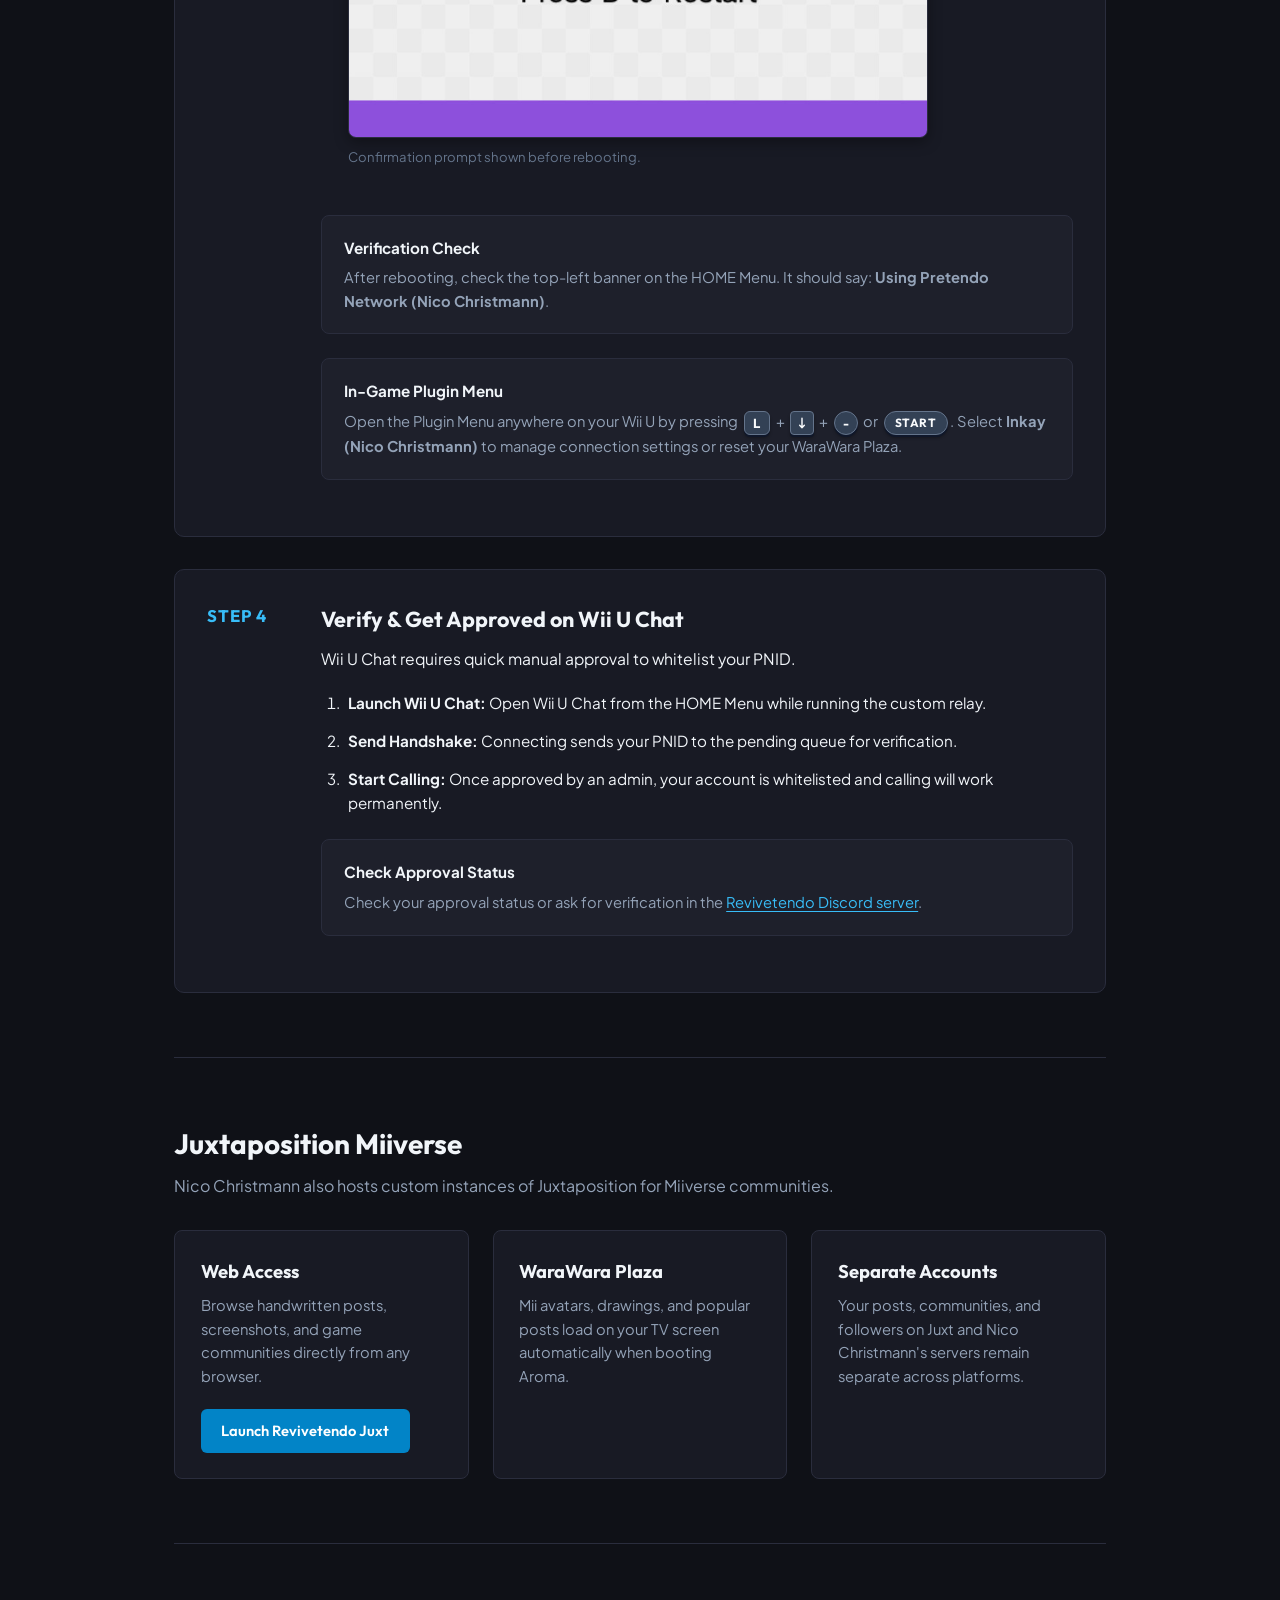
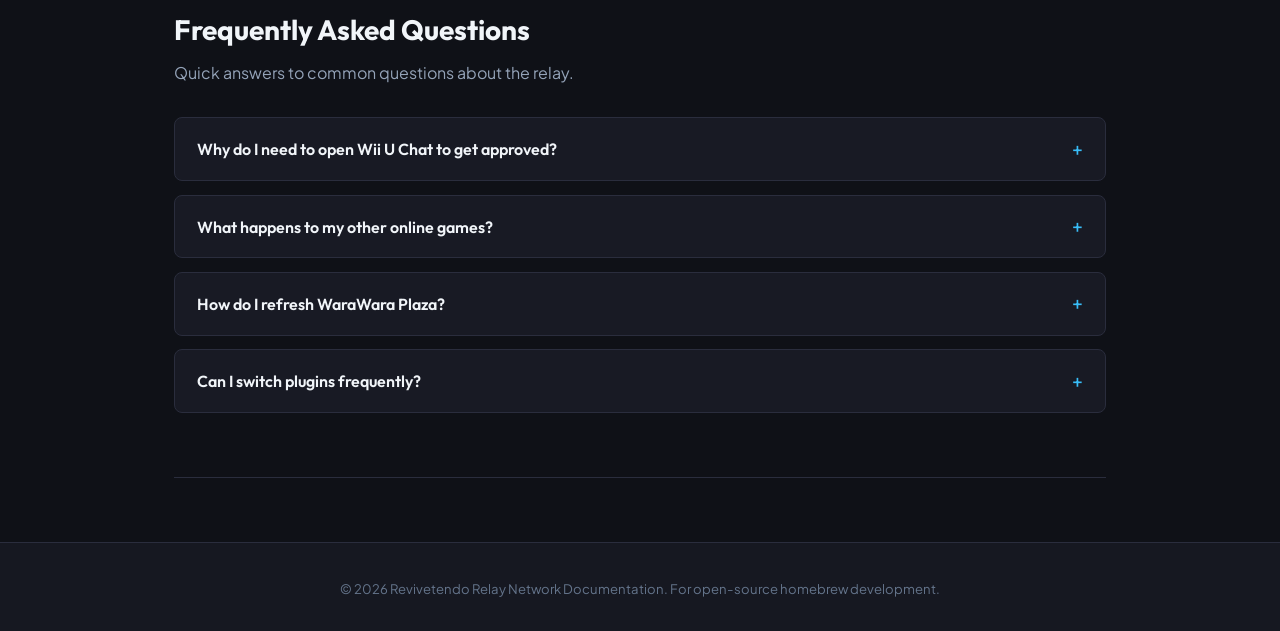
==== commit a0e52491: "Remove all Miis from guide page, position landing page Miis on outer corners without inner squeeze o" ====
--- a/guide.html
+++ b/guide.html
@@ -55,7 +55,6 @@
               <p>Your Wii U must be running the <strong>Aroma Homebrew Environment</strong> with <strong>Coldboot</strong> enabled.</p>
               
               <div class="info-box">
-                <img src="images/thinking_mii.png" alt="Thinking Mii" class="mii-float-right">
                 <h4>Why Coldboot is Required</h4>
                 <p>Coldboot starts Inkay when the console powers on so SpotPass services can connect properly. Older methods like Tiramisu or Haxchi are not supported.</p>
               </div>
@@ -182,7 +181,6 @@
               </ol>
 
               <div class="info-box">
-                <img src="images/one_hand_on_the_back_mii.png" alt="Greeting Mii" class="mii-float-right">
                 <h4>Check Approval Status</h4>
                 <p>Check your approval status or ask for verification in the <a href="https://discord.gg/hbrHNpaX47" target="_blank" rel="noopener noreferrer">Revivetendo Discord server</a>.</p>
               </div>
--- a/style.css
+++ b/style.css
@@ -445,18 +445,25 @@
   overflow: visible !important;
 }
 
-/* Floating Mii inside feature-card or info-box: text wraps naturally around the Mii without squeezing into a narrow column */
-.mii-float-right {
-  float: right;
+/* Feature cards with outer corner Miis: reserve title padding ONLY so text never touches Mii, leaving paragraphs full width with zero vertical gap */
+.feature-card.has-mii {
+  position: relative;
+  overflow: visible !important;
+}
+
+.feature-card.has-mii h3 {
+  padding-right: 85px;
+  margin-bottom: 1rem;
+}
+
+.mii-card-corner {
+  position: absolute;
+  right: -24px;
+  top: -42px;
   height: 165px;
   width: auto;
-  margin-top: -35px;
-  margin-right: -15px;
-  margin-left: 14px;
-  margin-bottom: 6px;
-  position: relative;
-  z-index: 5;
-  filter: drop-shadow(0 8px 20px rgba(0, 0, 0, 0.6));
+  z-index: 10;
+  filter: drop-shadow(0 10px 24px rgba(0, 0, 0, 0.65));
   pointer-events: none;
 }
 
@@ -482,7 +489,10 @@
 }
 
 @media (max-width: 600px) {
-  .mii-float-right,
+  .feature-card.has-mii h3 {
+    padding-right: 0;
+  }
+  .mii-card-corner,
   .mii-overlap-hero {
     display: none;
   }
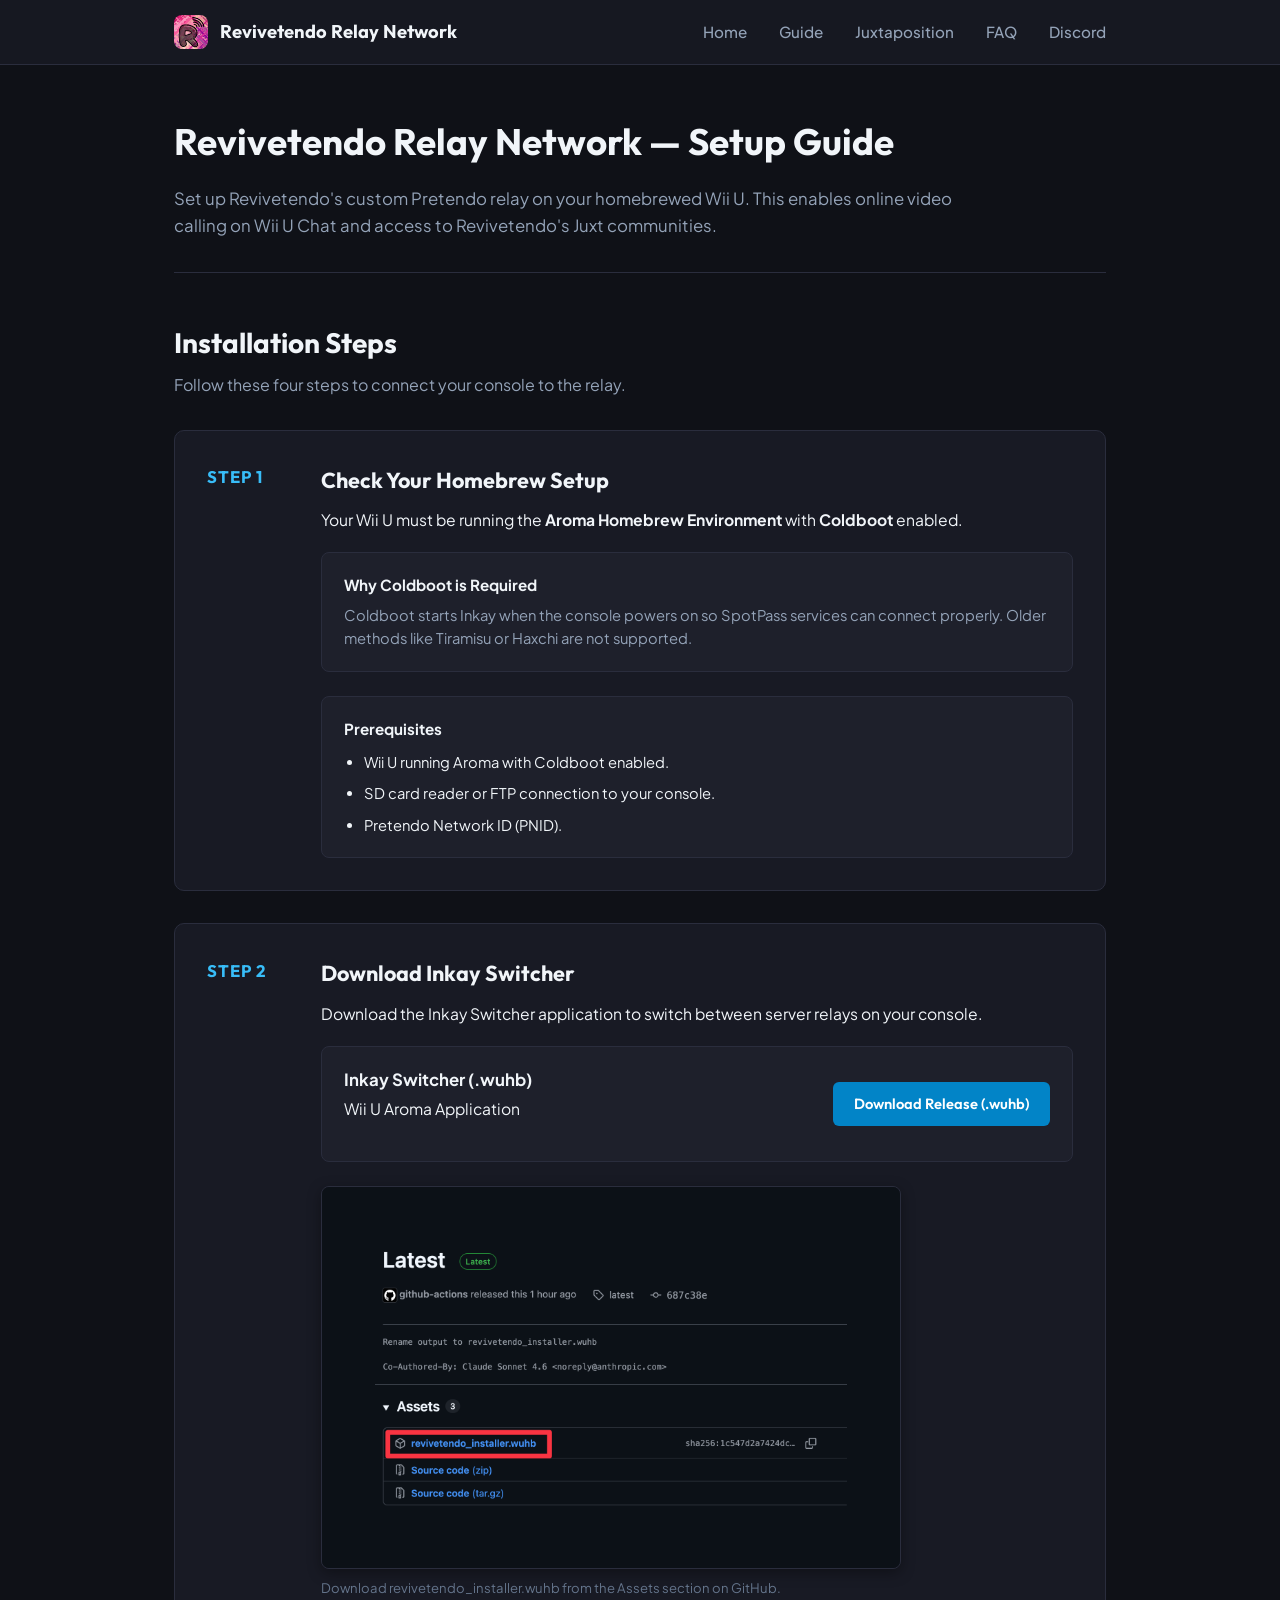
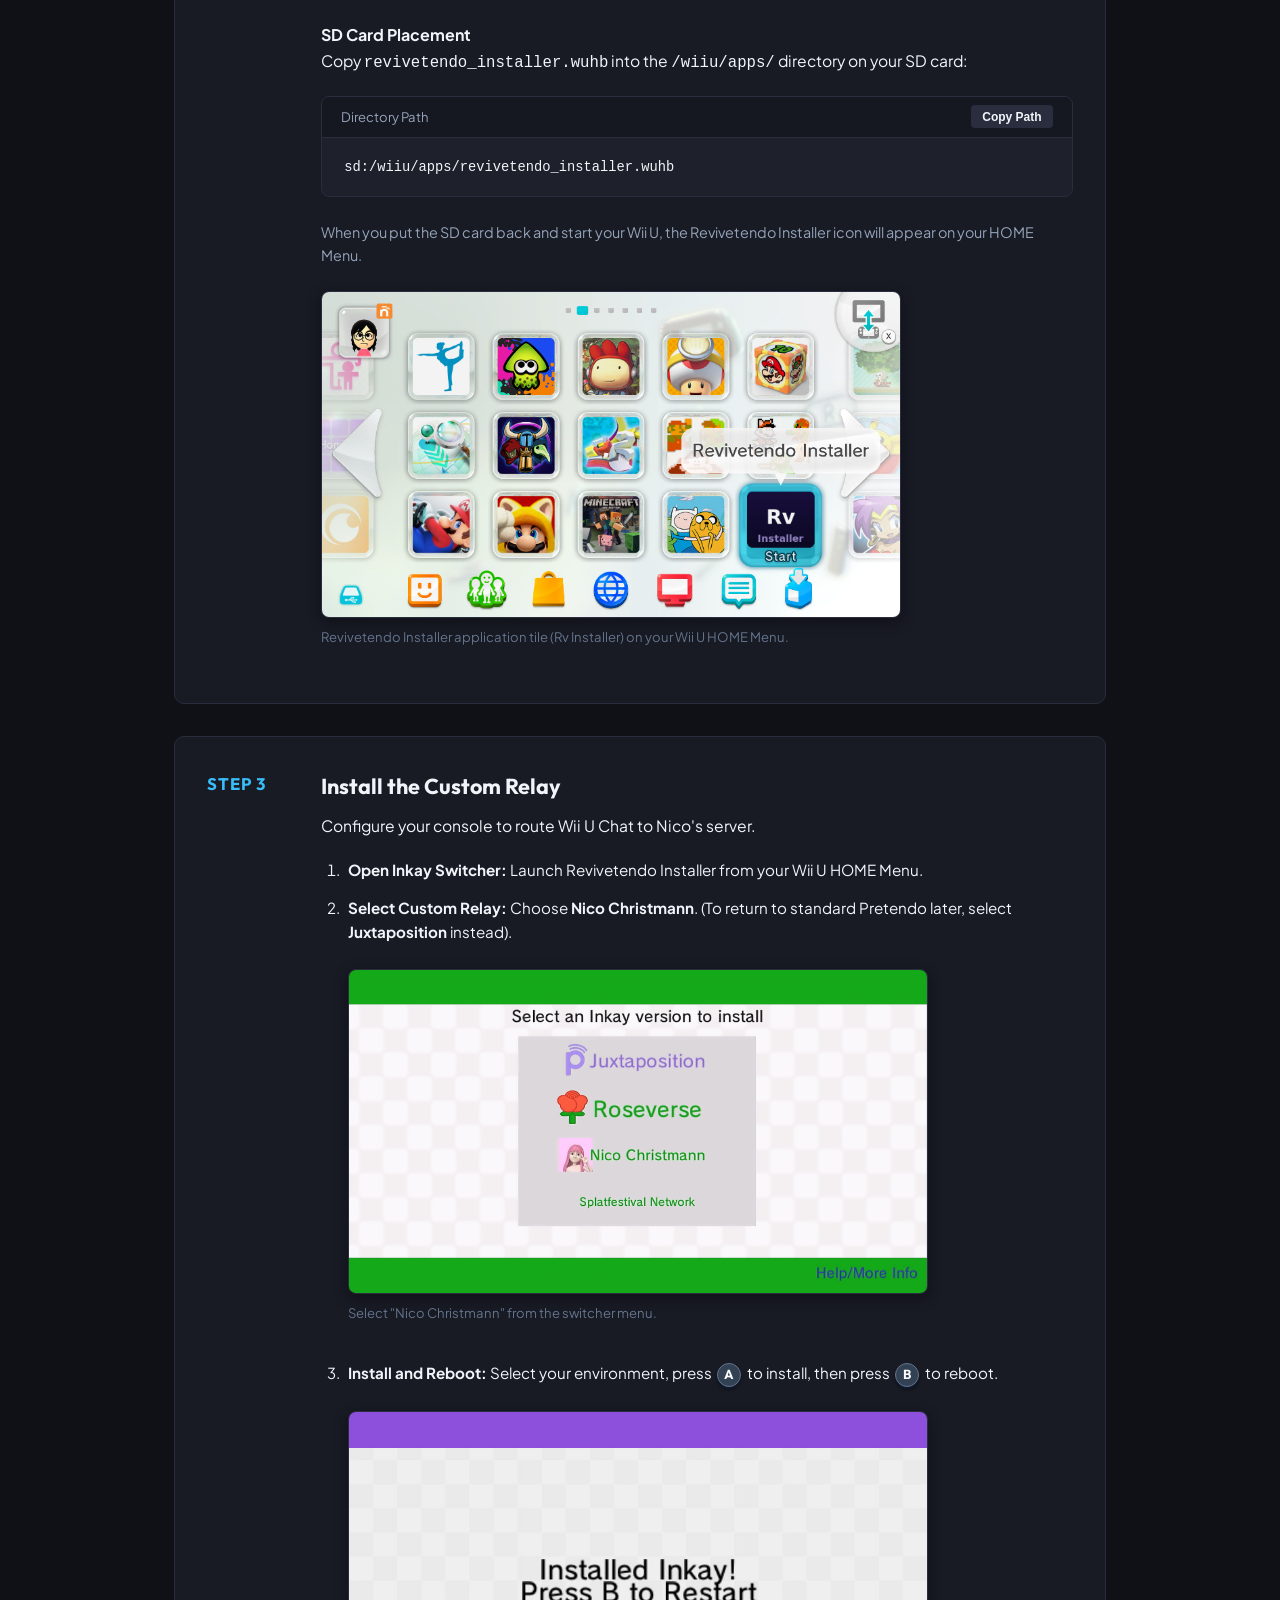
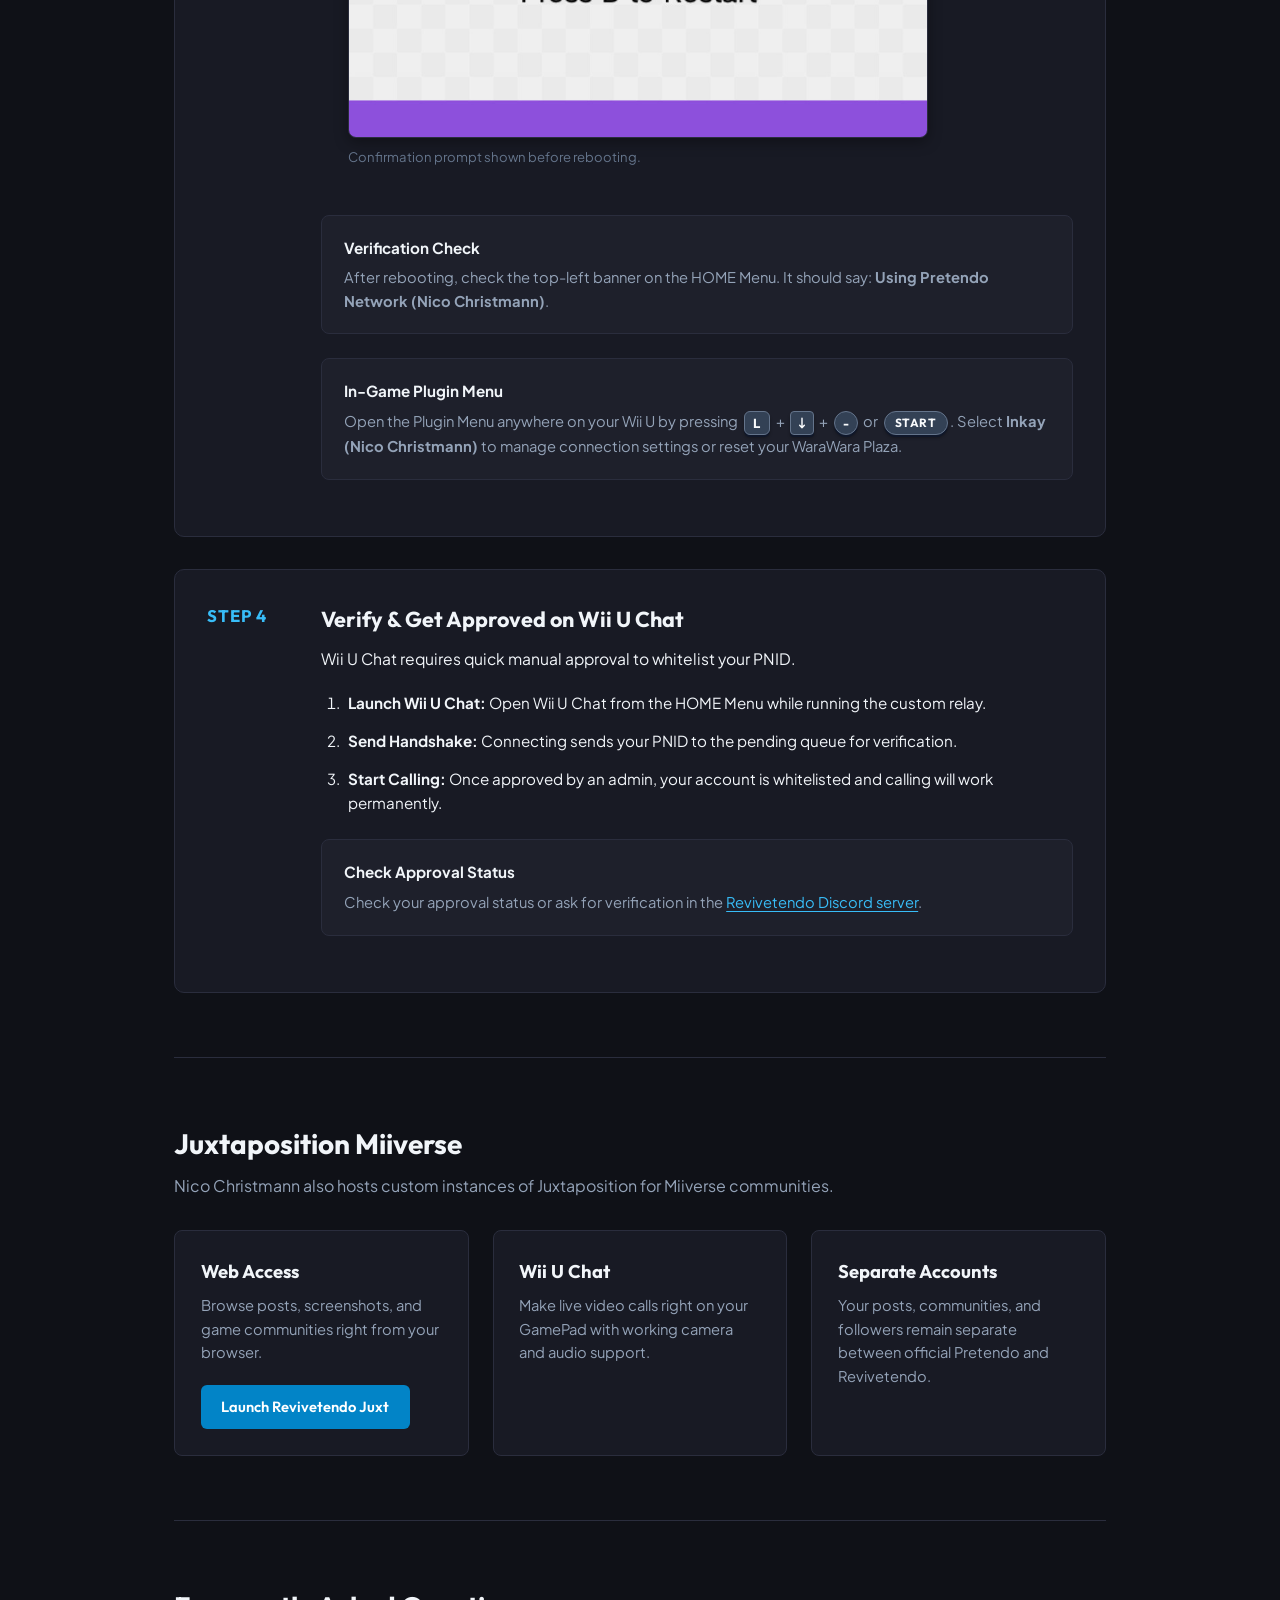
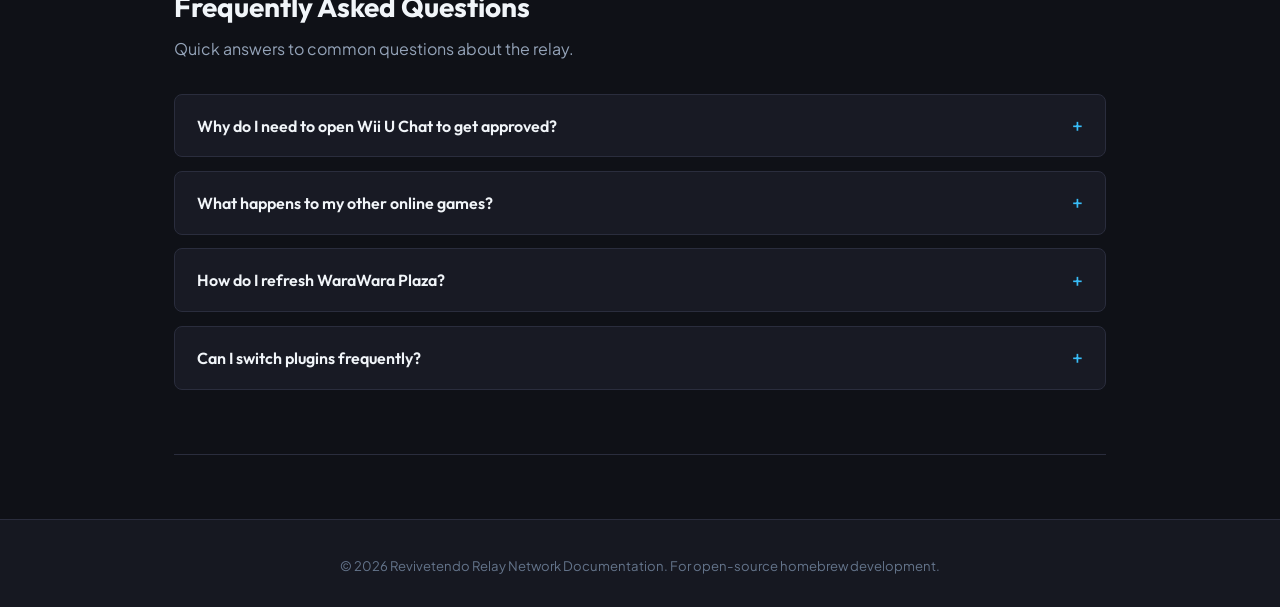
==== commit 2228d3fb: "Simplify all feature card text for punchier, concise descriptions across index and guide pages" ====
--- a/guide.html
+++ b/guide.html
@@ -197,20 +197,20 @@
         <div class="feature-grid">
           <div class="feature-card">
             <h3>Web Access</h3>
-            <p>Browse handwritten posts, screenshots, and game communities directly from any browser.</p>
+            <p>Browse posts, screenshots, and game communities right from your browser.</p>
             <div style="margin-top: 1.25rem;">
               <a href="https://olv-web.nicochristmann.net/" target="_blank" rel="noopener noreferrer" class="btn btn-primary">Launch Revivetendo Juxt</a>
             </div>
           </div>
 
           <div class="feature-card">
-            <h3>WaraWara Plaza</h3>
-            <p>Mii avatars, drawings, and popular posts load on your TV screen automatically when booting Aroma.</p>
+            <h3>Wii U Chat</h3>
+            <p>Make live video calls right on your GamePad with working camera and audio support.</p>
           </div>
 
           <div class="feature-card">
             <h3>Separate Accounts</h3>
-            <p>Your posts, communities, and followers on Juxt and Nico Christmann's servers remain separate across platforms.</p>
+            <p>Your posts, communities, and followers remain separate between official Pretendo and Revivetendo.</p>
           </div>
         </div>
       </section>
--- a/style.css
+++ b/style.css
@@ -417,6 +417,30 @@
   visibility: hidden;
   animation: dropFromTop 0.32s cubic-bezier(0.2, 0.85, 0.35, 1.1) forwards;
   animation-delay: calc(var(--animation-order) * 0.25s);
+}
+
+/* Staggered entrance for all content appearing AFTER title word drop completes (~1.08s) */
+@keyframes staggerFadeUp {
+  0% {
+    opacity: 0;
+    transform: translateY(22px);
+    visibility: hidden;
+  }
+  1% {
+    visibility: visible;
+  }
+  100% {
+    opacity: 1;
+    transform: translateY(0);
+    visibility: visible;
+  }
+}
+
+.stagger-in {
+  opacity: 0;
+  visibility: hidden;
+  animation: staggerFadeUp 0.45s cubic-bezier(0.16, 1, 0.3, 1) forwards;
+  animation-delay: 1.08s;
 }
 
 .hero-description {
@@ -445,15 +469,19 @@
   overflow: visible !important;
 }
 
-/* Feature cards with outer corner Miis: reserve title padding ONLY so text never touches Mii, leaving paragraphs full width with zero vertical gap */
+/* Feature cards with outer corner Miis: reserve 90px right padding on BOTH title and paragraph so text wraps cleanly and zero words are blocked */
 .feature-card.has-mii {
   position: relative;
   overflow: visible !important;
 }
 
+.feature-card.has-mii h3,
+.feature-card.has-mii p {
+  padding-right: 90px;
+}
+
 .feature-card.has-mii h3 {
-  padding-right: 85px;
-  margin-bottom: 1rem;
+  margin-bottom: 0.85rem;
 }
 
 .mii-card-corner {
@@ -461,6 +489,17 @@
   right: -24px;
   top: -42px;
   height: 165px;
+  width: auto;
+  z-index: 10;
+  filter: drop-shadow(0 10px 24px rgba(0, 0, 0, 0.65));
+  pointer-events: none;
+}
+
+.mii-card-corner-lounging {
+  position: absolute;
+  right: -18px;
+  top: -50px;
+  height: 140px;
   width: auto;
   z-index: 10;
   filter: drop-shadow(0 10px 24px rgba(0, 0, 0, 0.65));
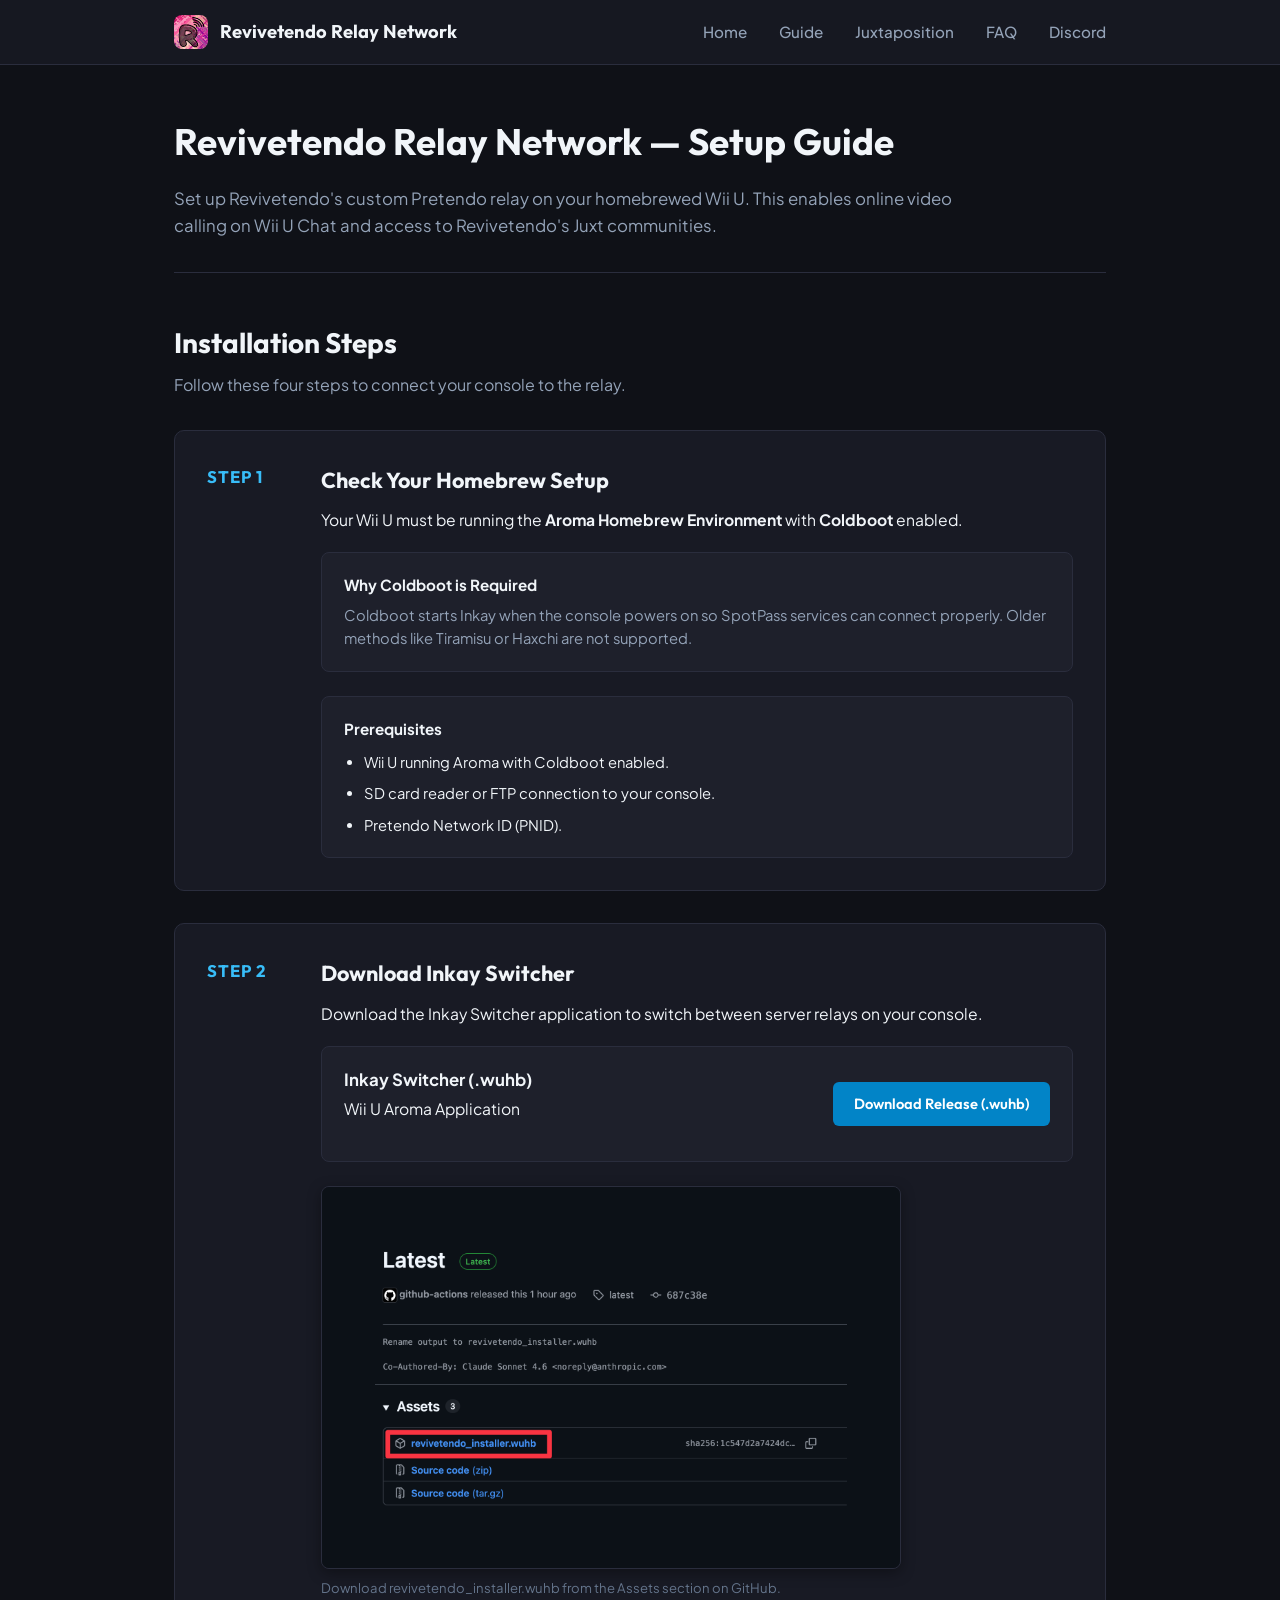
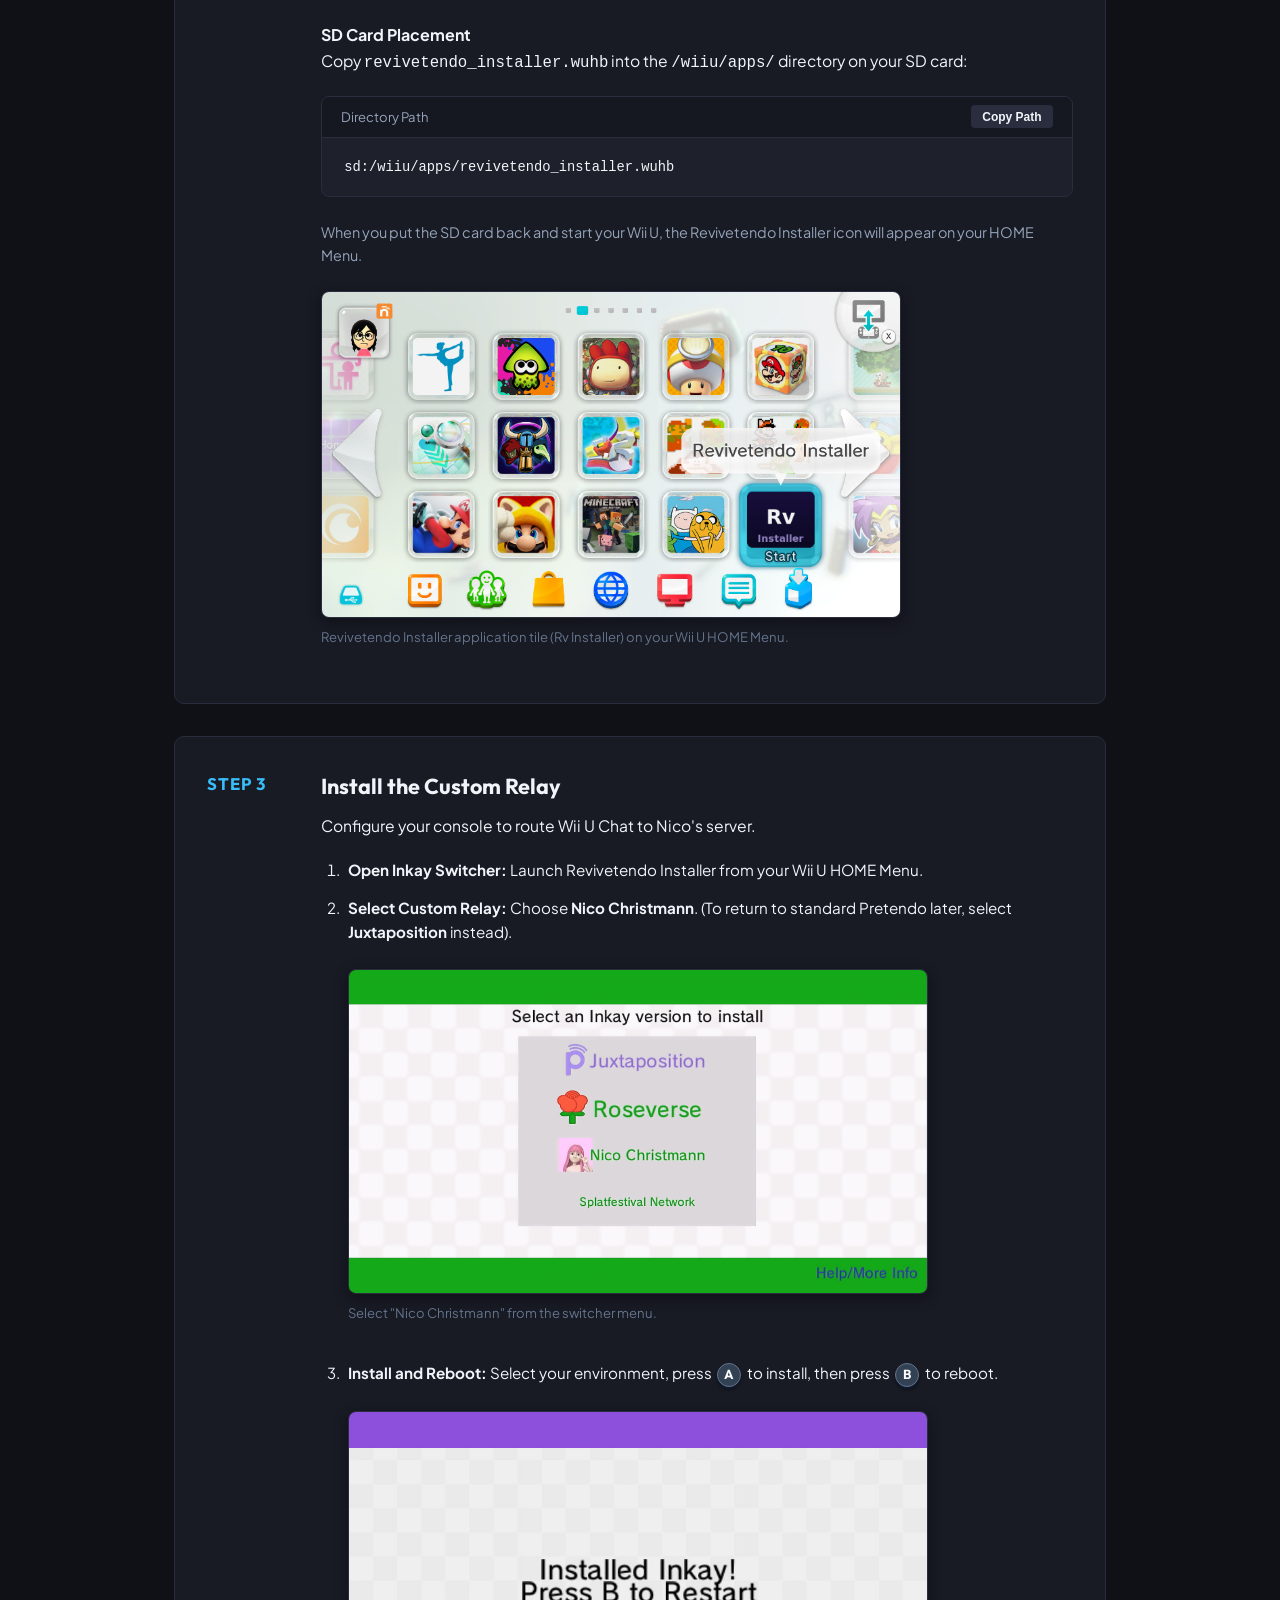
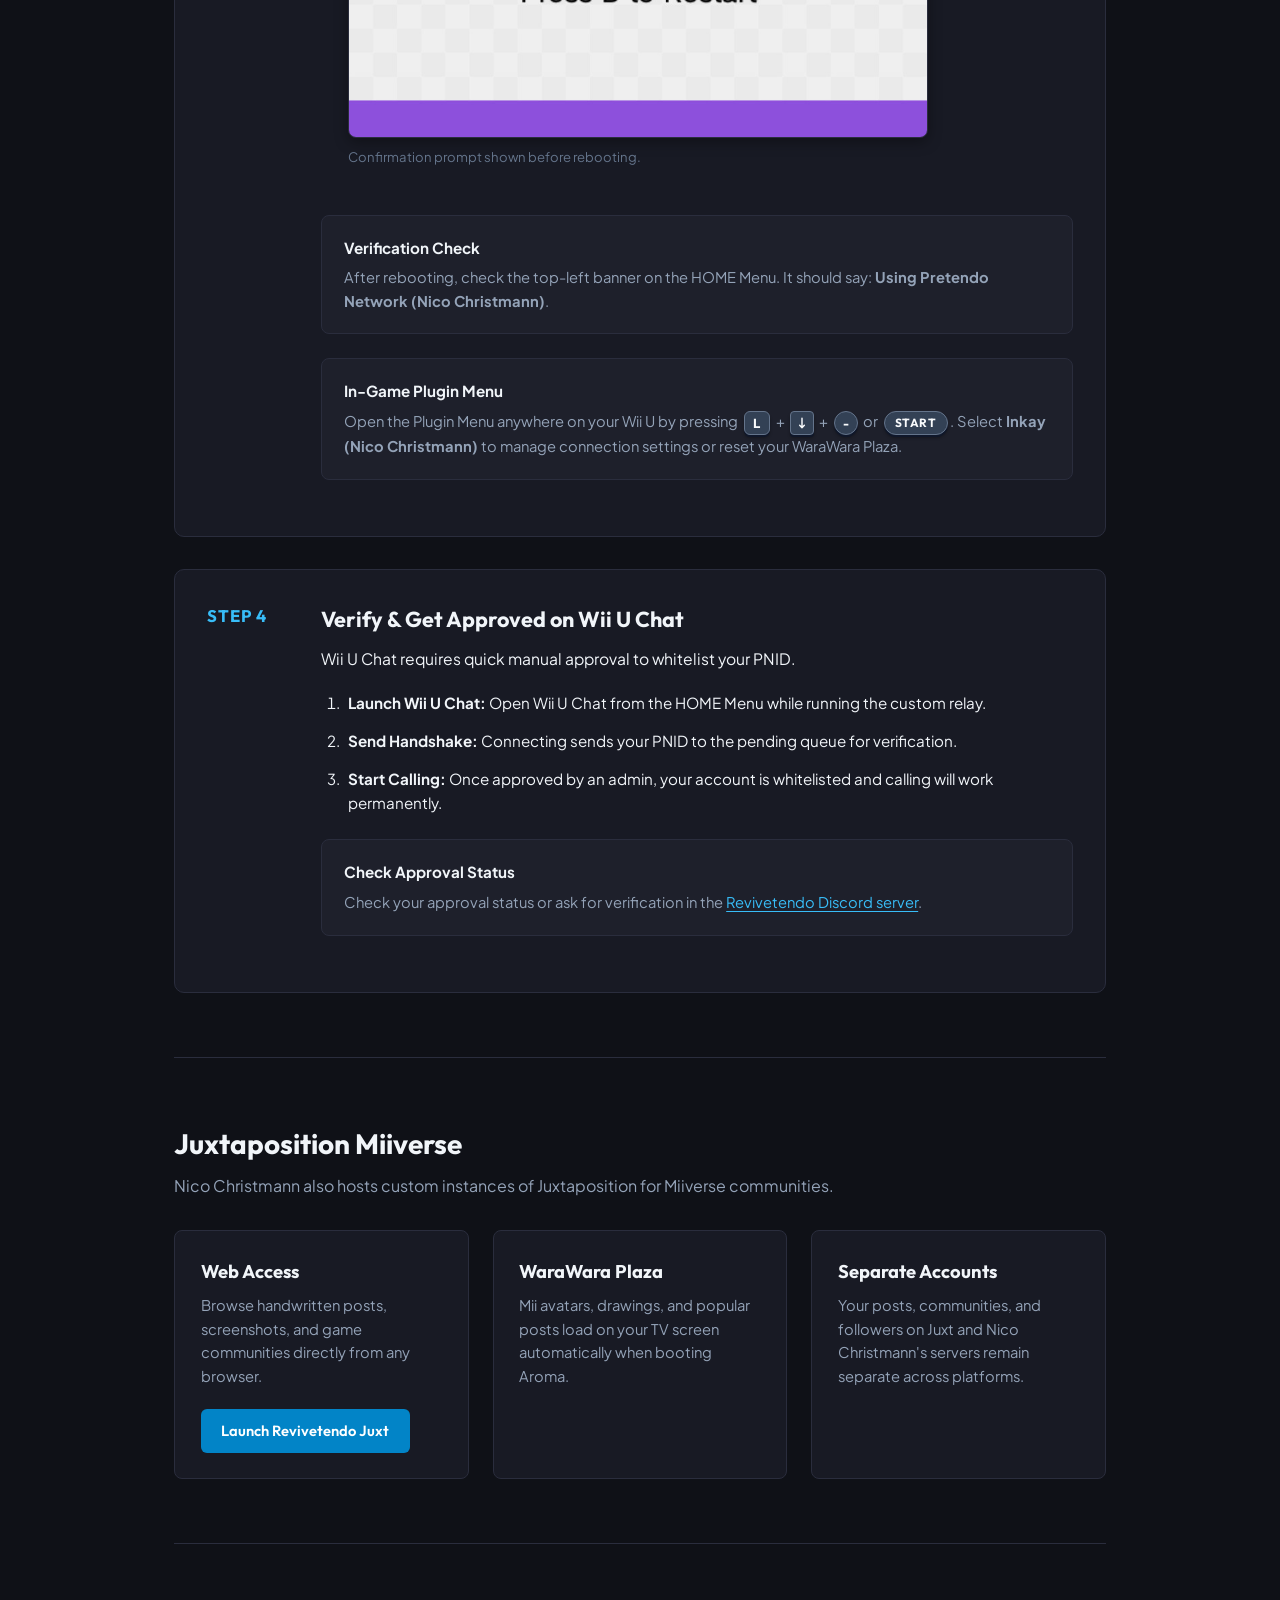
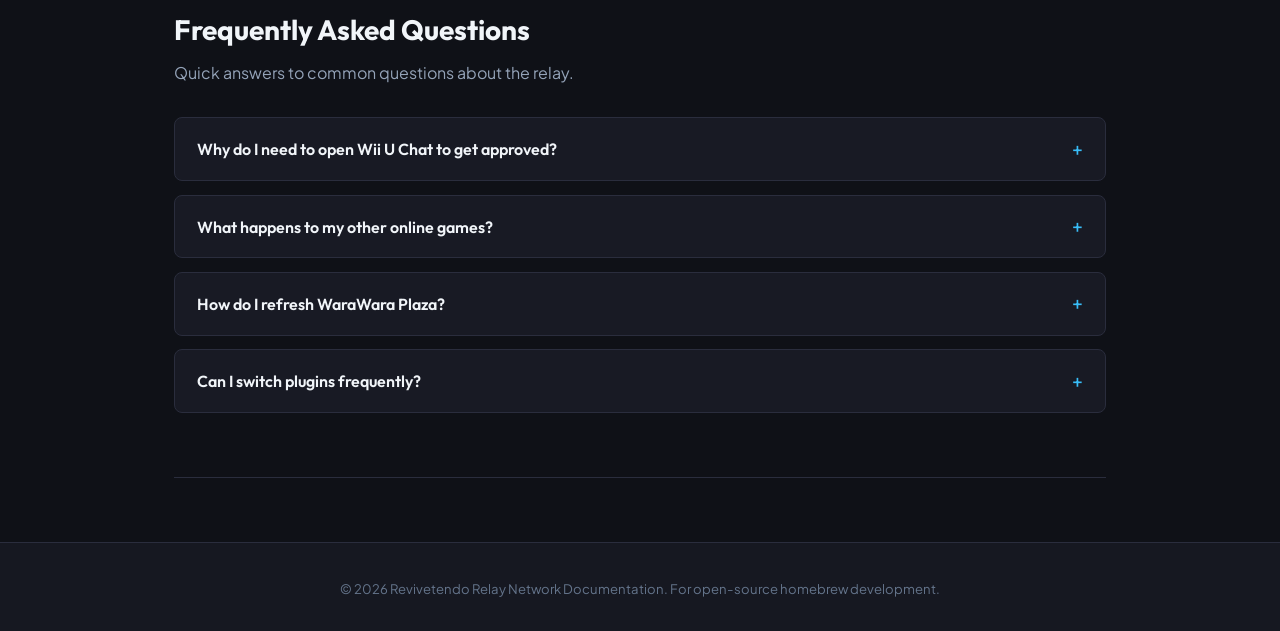
==== commit a8b7aa79: "Simplify feature card paragraph text on landing page for punchy, effortless reading" ====
--- a/guide.html
+++ b/guide.html
@@ -197,20 +197,20 @@
         <div class="feature-grid">
           <div class="feature-card">
             <h3>Web Access</h3>
-            <p>Browse posts, screenshots, and game communities right from your browser.</p>
+            <p>Browse handwritten posts, screenshots, and game communities directly from any browser.</p>
             <div style="margin-top: 1.25rem;">
               <a href="https://olv-web.nicochristmann.net/" target="_blank" rel="noopener noreferrer" class="btn btn-primary">Launch Revivetendo Juxt</a>
             </div>
           </div>
 
           <div class="feature-card">
-            <h3>Wii U Chat</h3>
-            <p>Make live video calls right on your GamePad with working camera and audio support.</p>
+            <h3>WaraWara Plaza</h3>
+            <p>Mii avatars, drawings, and popular posts load on your TV screen automatically when booting Aroma.</p>
           </div>
 
           <div class="feature-card">
             <h3>Separate Accounts</h3>
-            <p>Your posts, communities, and followers remain separate between official Pretendo and Revivetendo.</p>
+            <p>Your posts, communities, and followers on Juxt and Nico Christmann's servers remain separate across platforms.</p>
           </div>
         </div>
       </section>
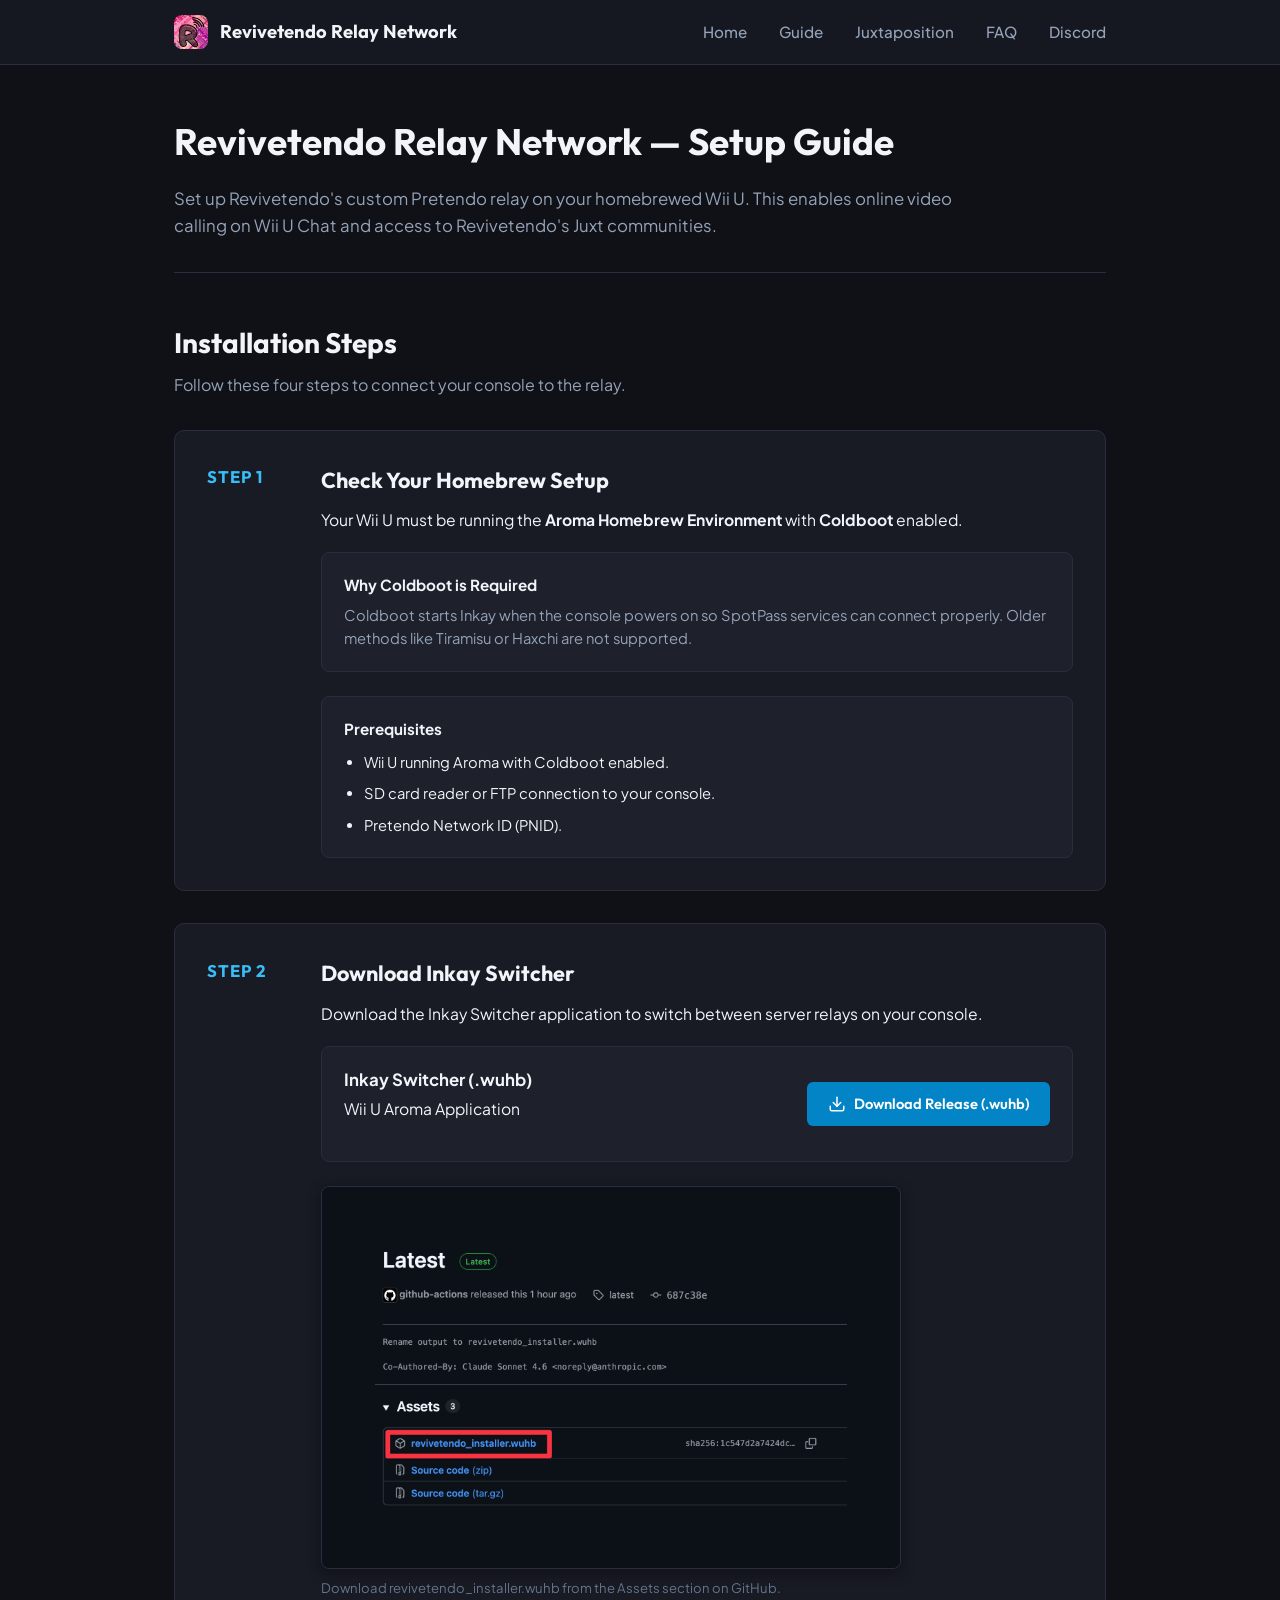
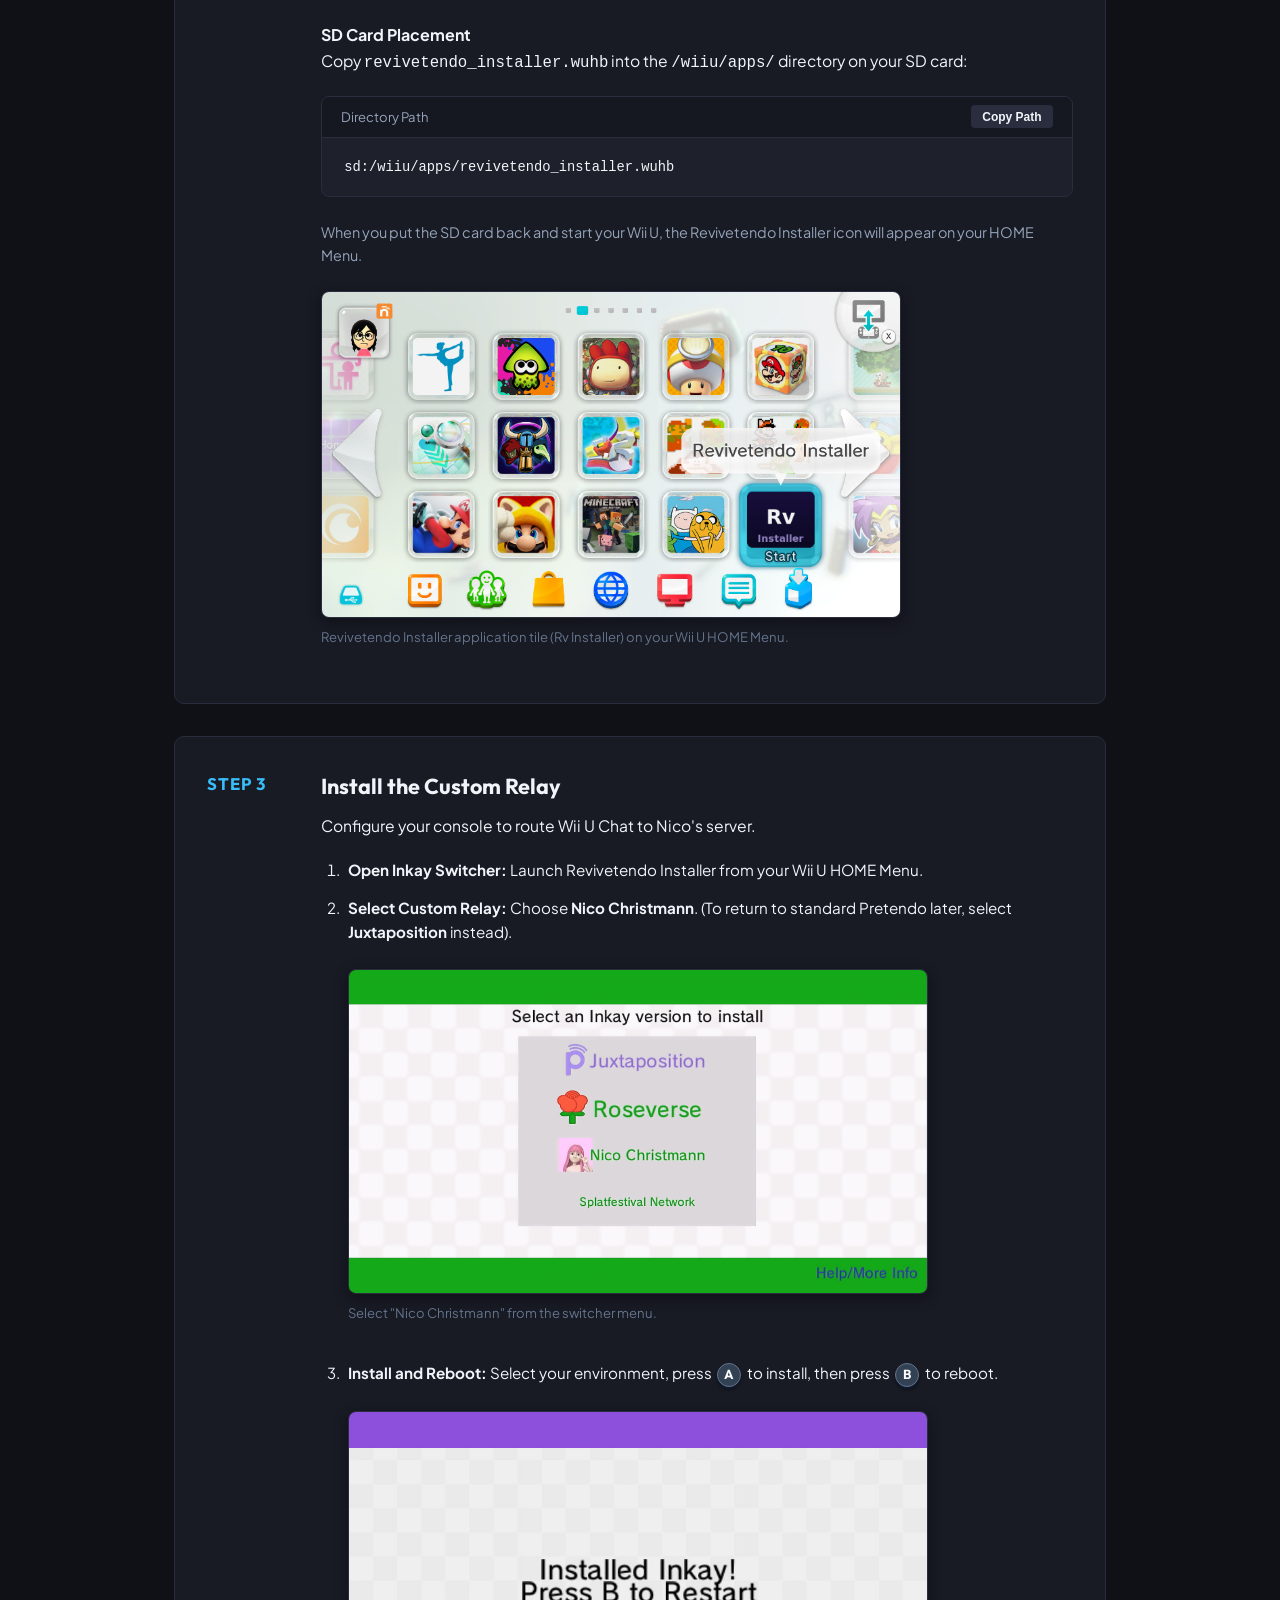
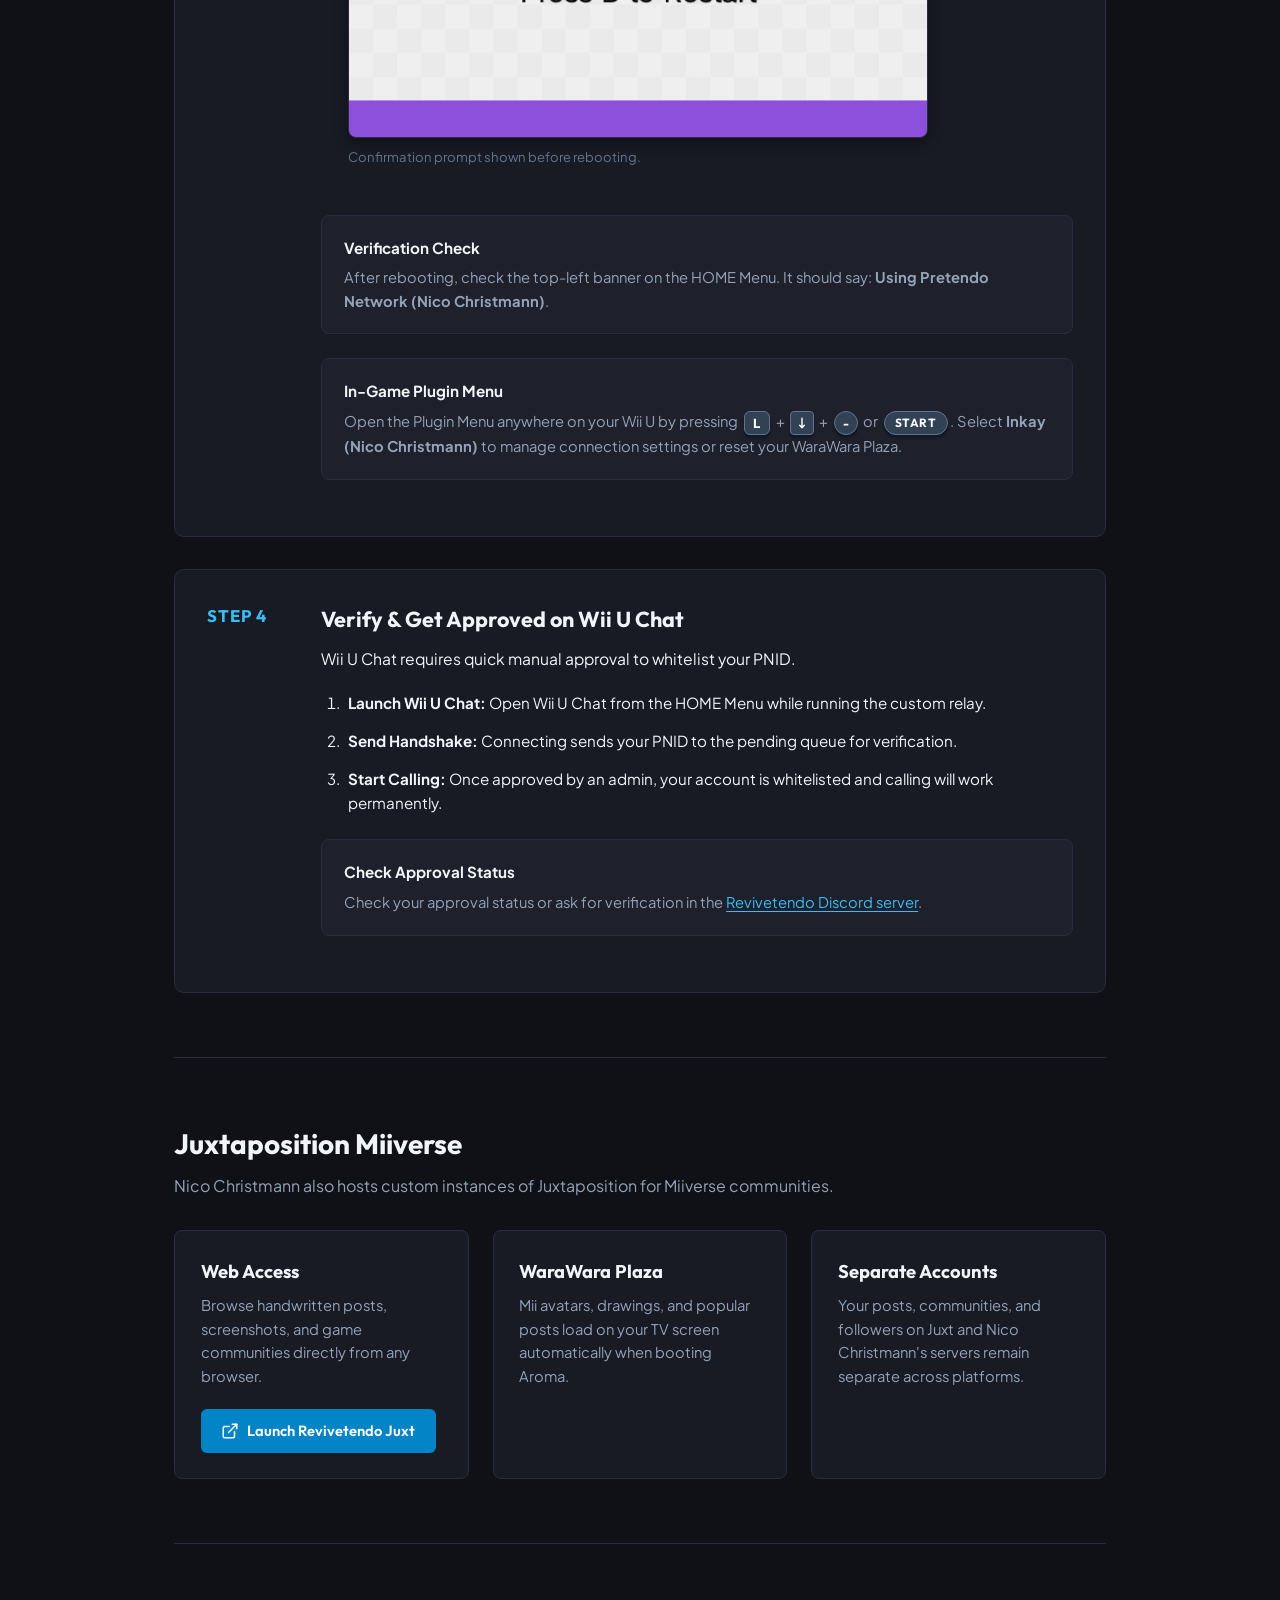
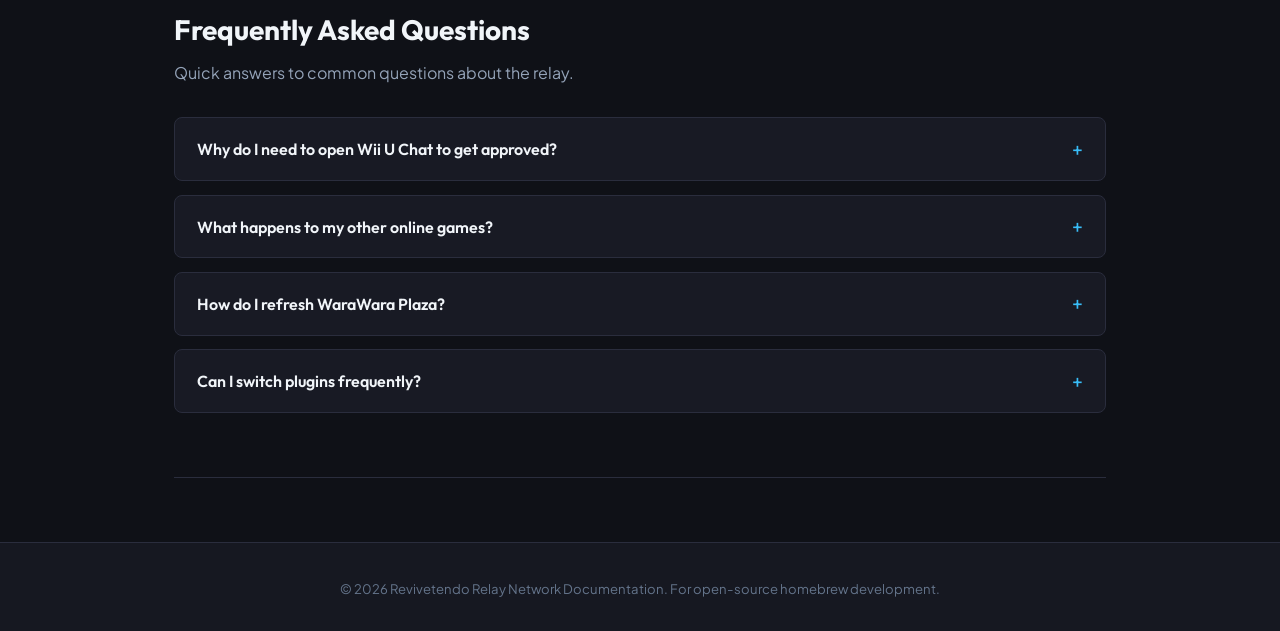
==== commit bed33742: "Add crisp Lucide SVG icons to all action buttons across landing page and setup guide" ====
--- a/guide.html
+++ b/guide.html
@@ -83,7 +83,7 @@
                   <p class="text-muted">Wii U Aroma Application</p>
                 </div>
                 <a href="https://github.com/Happynico7504/Inkay-Switcher/releases" target="_blank" rel="noopener noreferrer" class="btn btn-primary">
-                  Download Release (.wuhb)
+                  <svg class="lucide lucide-download" xmlns="http://www.w3.org/2000/svg" width="18" height="18" viewBox="0 0 24 24" fill="none" stroke="currentColor" stroke-width="2" stroke-linecap="round" stroke-linejoin="round"><path d="M21 15v4a2 2 0 0 1-2 2H5a2 2 0 0 1-2-2v-4"/><polyline points="7 10 12 15 17 10"/><line x1="12" y1="15" x2="12" y2="3"/></svg> Download Release (.wuhb)
                 </a>
               </div>
 
@@ -199,7 +199,7 @@
             <h3>Web Access</h3>
             <p>Browse handwritten posts, screenshots, and game communities directly from any browser.</p>
             <div style="margin-top: 1.25rem;">
-              <a href="https://olv-web.nicochristmann.net/" target="_blank" rel="noopener noreferrer" class="btn btn-primary">Launch Revivetendo Juxt</a>
+              <a href="https://olv-web.nicochristmann.net/" target="_blank" rel="noopener noreferrer" class="btn btn-primary"><svg class="lucide lucide-external-link" xmlns="http://www.w3.org/2000/svg" width="18" height="18" viewBox="0 0 24 24" fill="none" stroke="currentColor" stroke-width="2" stroke-linecap="round" stroke-linejoin="round"><path d="M15 3h6v6"/><path d="M10 14 21 3"/><path d="M18 13v6a2 2 0 0 1-2 2H5a2 2 0 0 1-2-2V8a2 2 0 0 1 2-2h6"/></svg> Launch Revivetendo Juxt</a>
             </div>
           </div>
 
--- a/style.css
+++ b/style.css
@@ -317,7 +317,10 @@
 a.btn,
 .feature-card a.btn,
 .action-box a.btn {
-  display: inline-block;
+  display: inline-flex;
+  align-items: center;
+  justify-content: center;
+  gap: 0.5rem;
   padding: 0.65rem 1.3rem;
   border-radius: 6px;
   font-family: var(--font-main);
@@ -329,6 +332,11 @@
   background-color: var(--accent-cyan);
   color: #ffffff !important;
   transition: background-color 0.15s ease, border-color 0.15s ease;
+}
+
+.lucide {
+  flex-shrink: 0;
+  vertical-align: middle;
 }
 
 .btn:hover,
